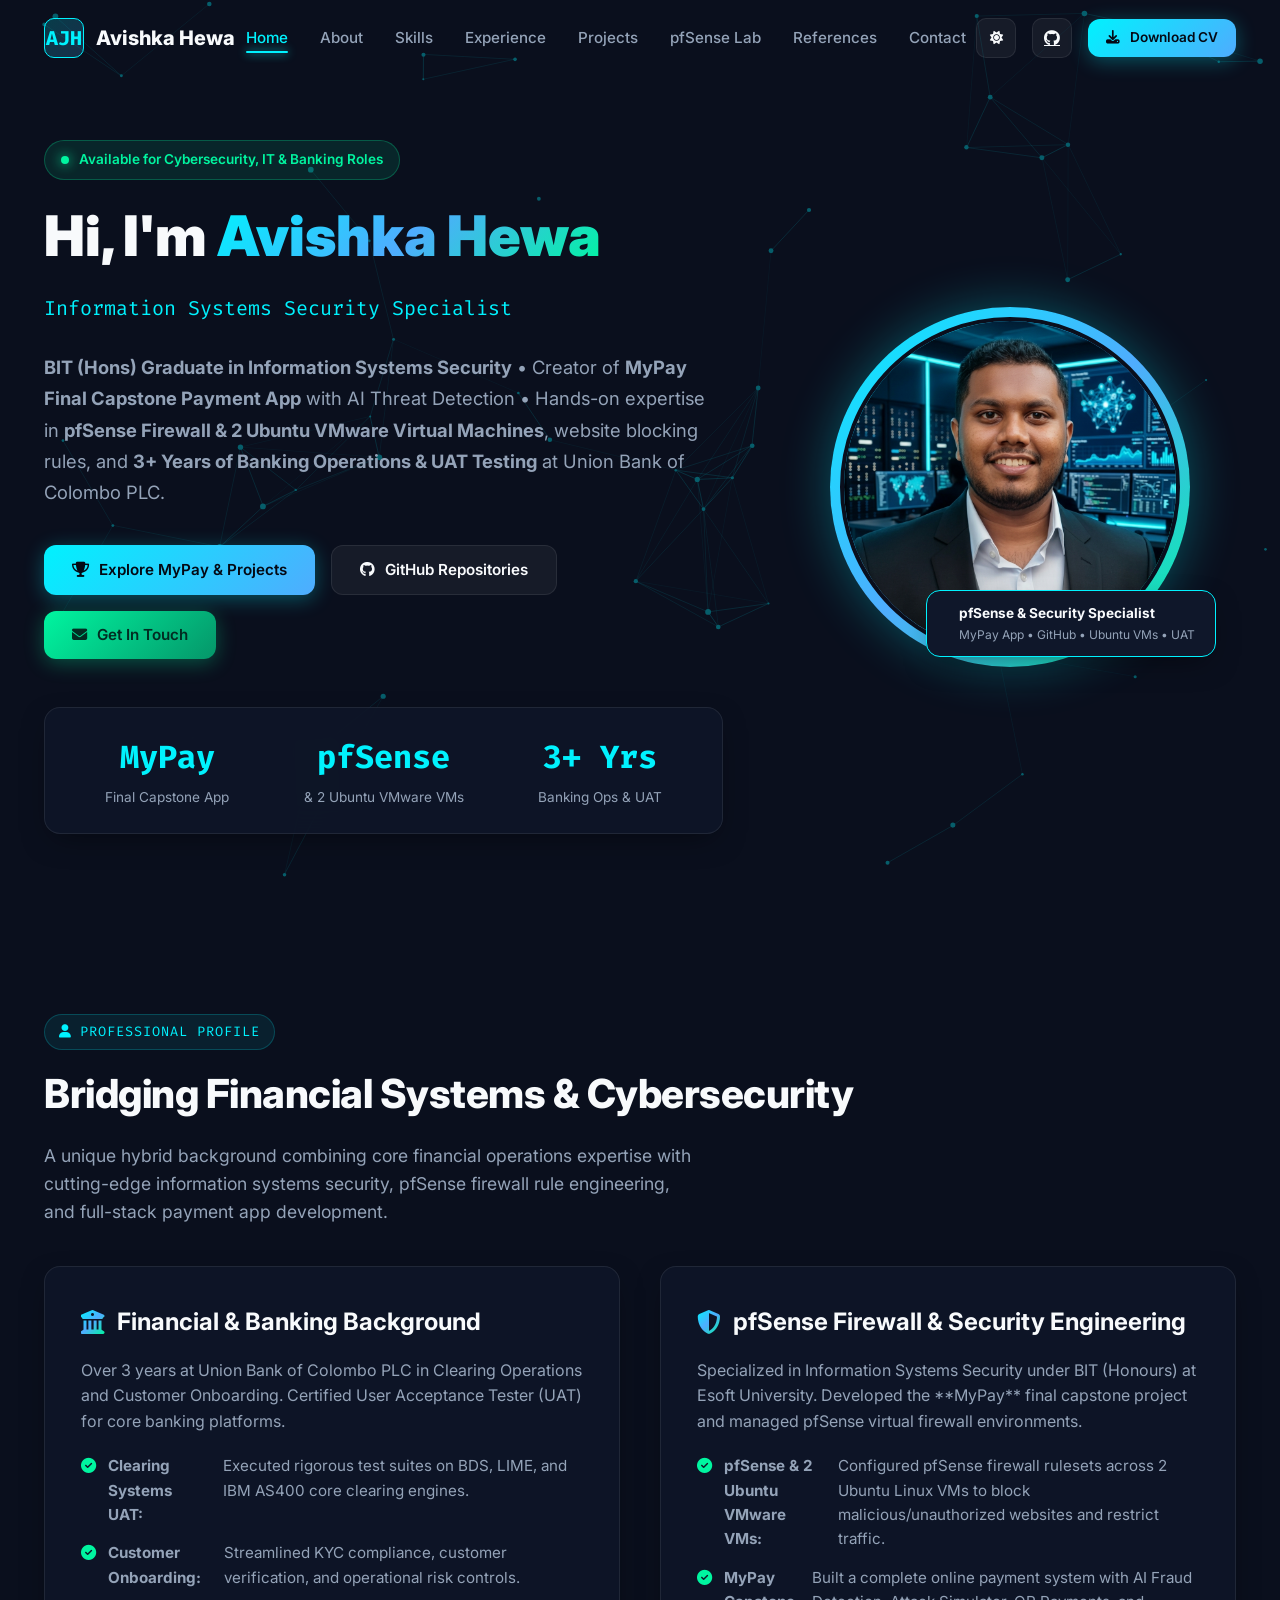
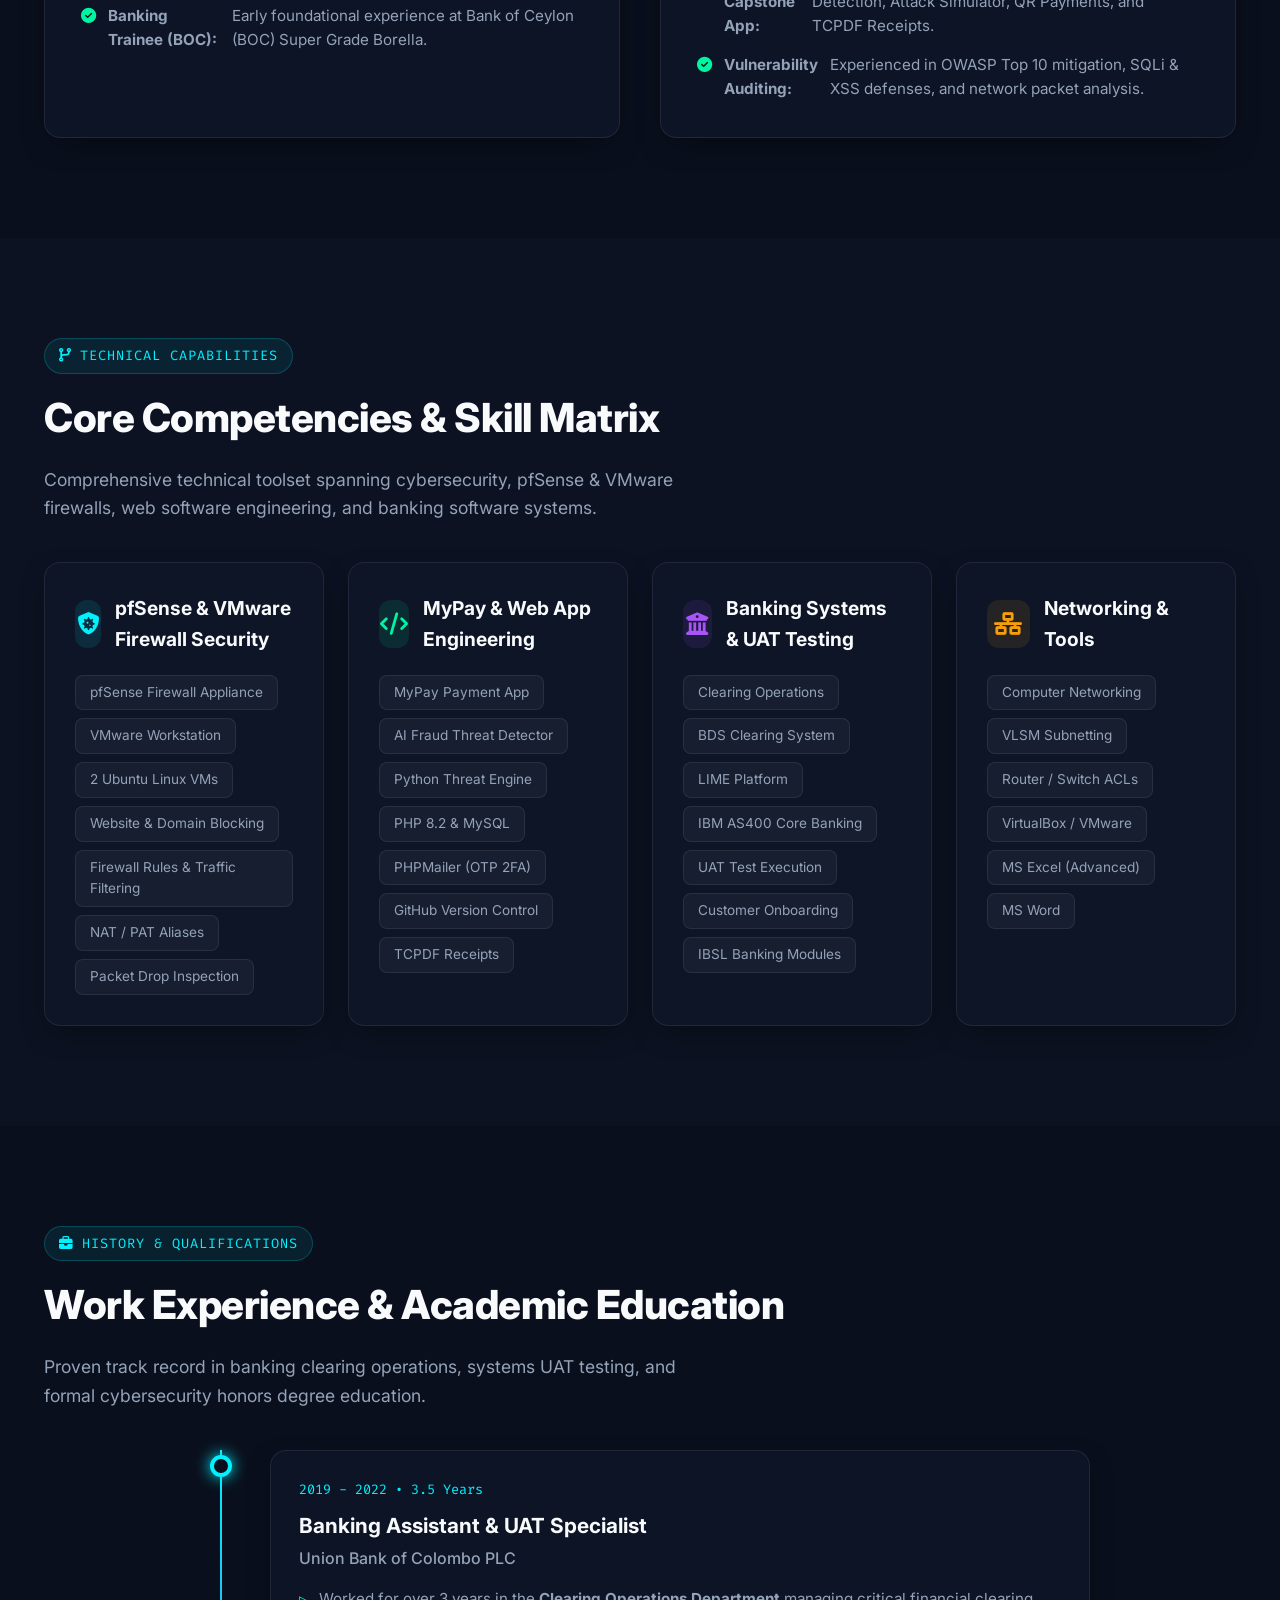
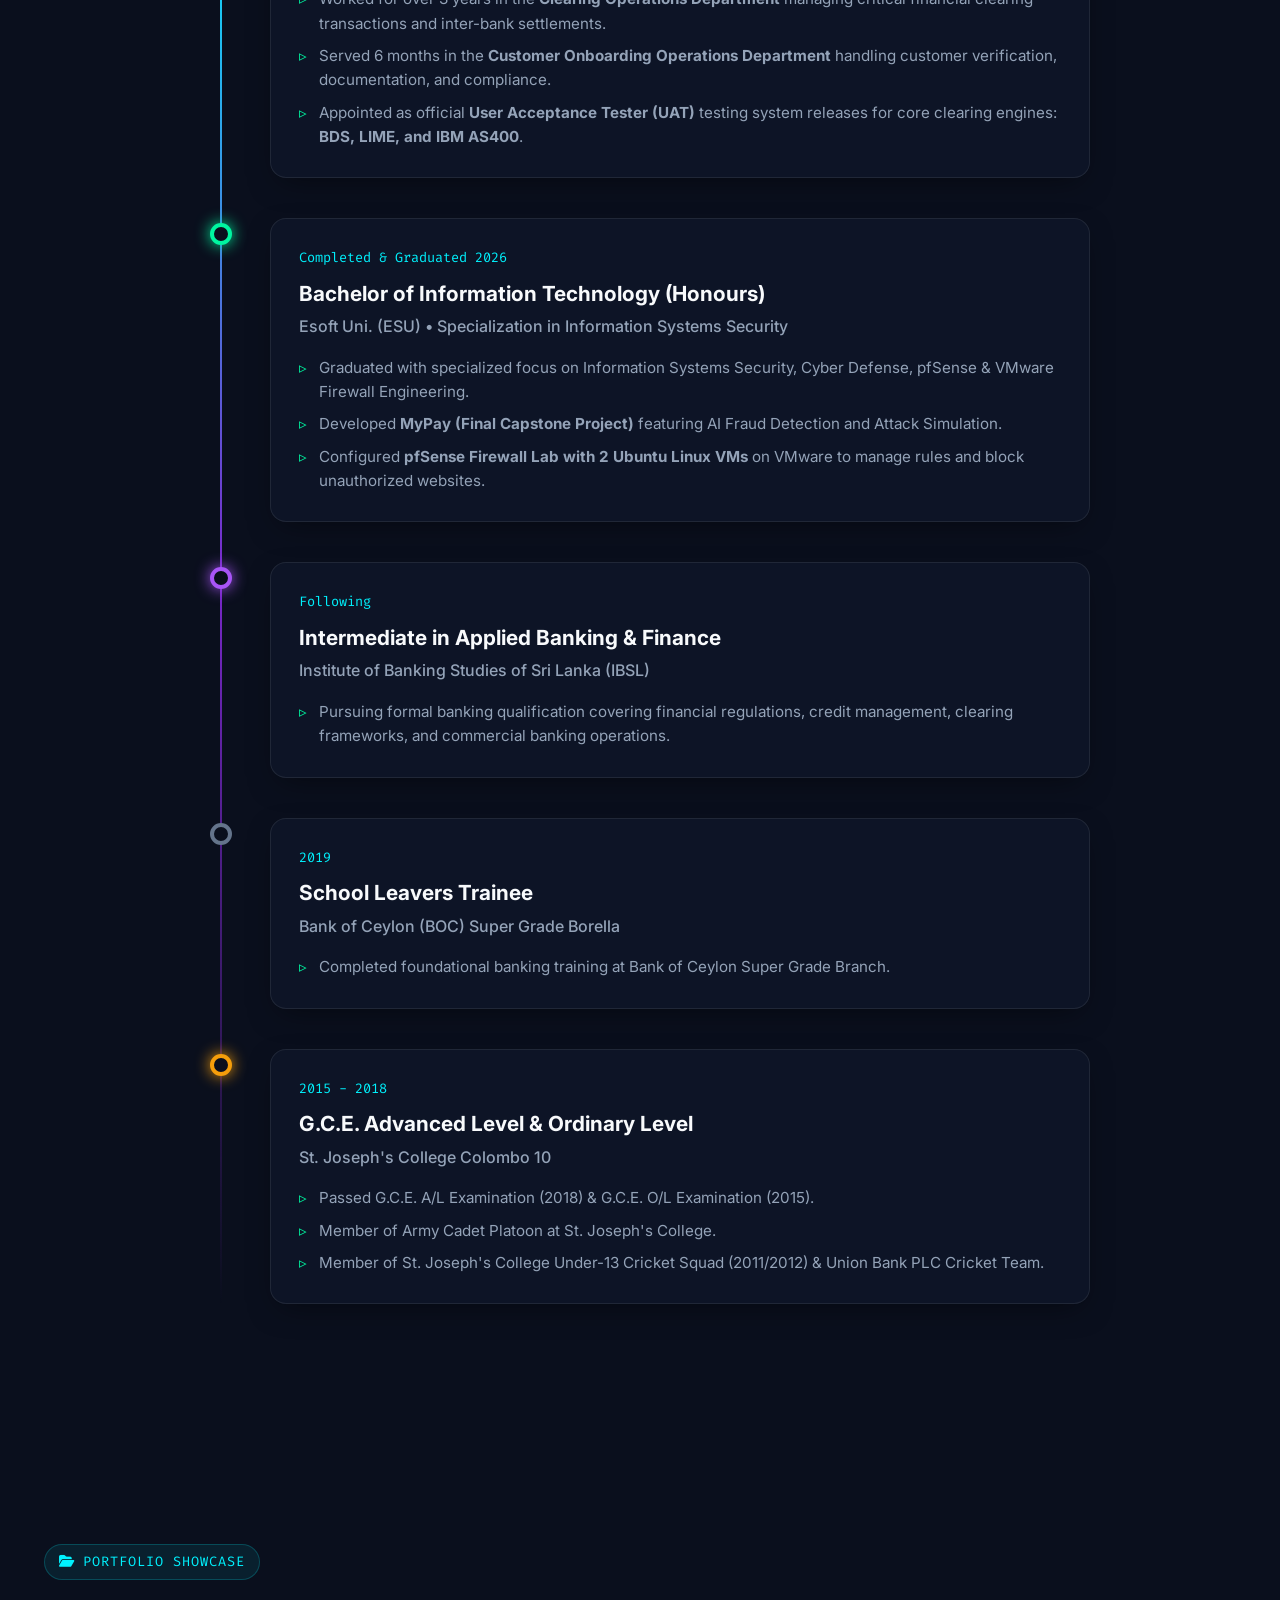
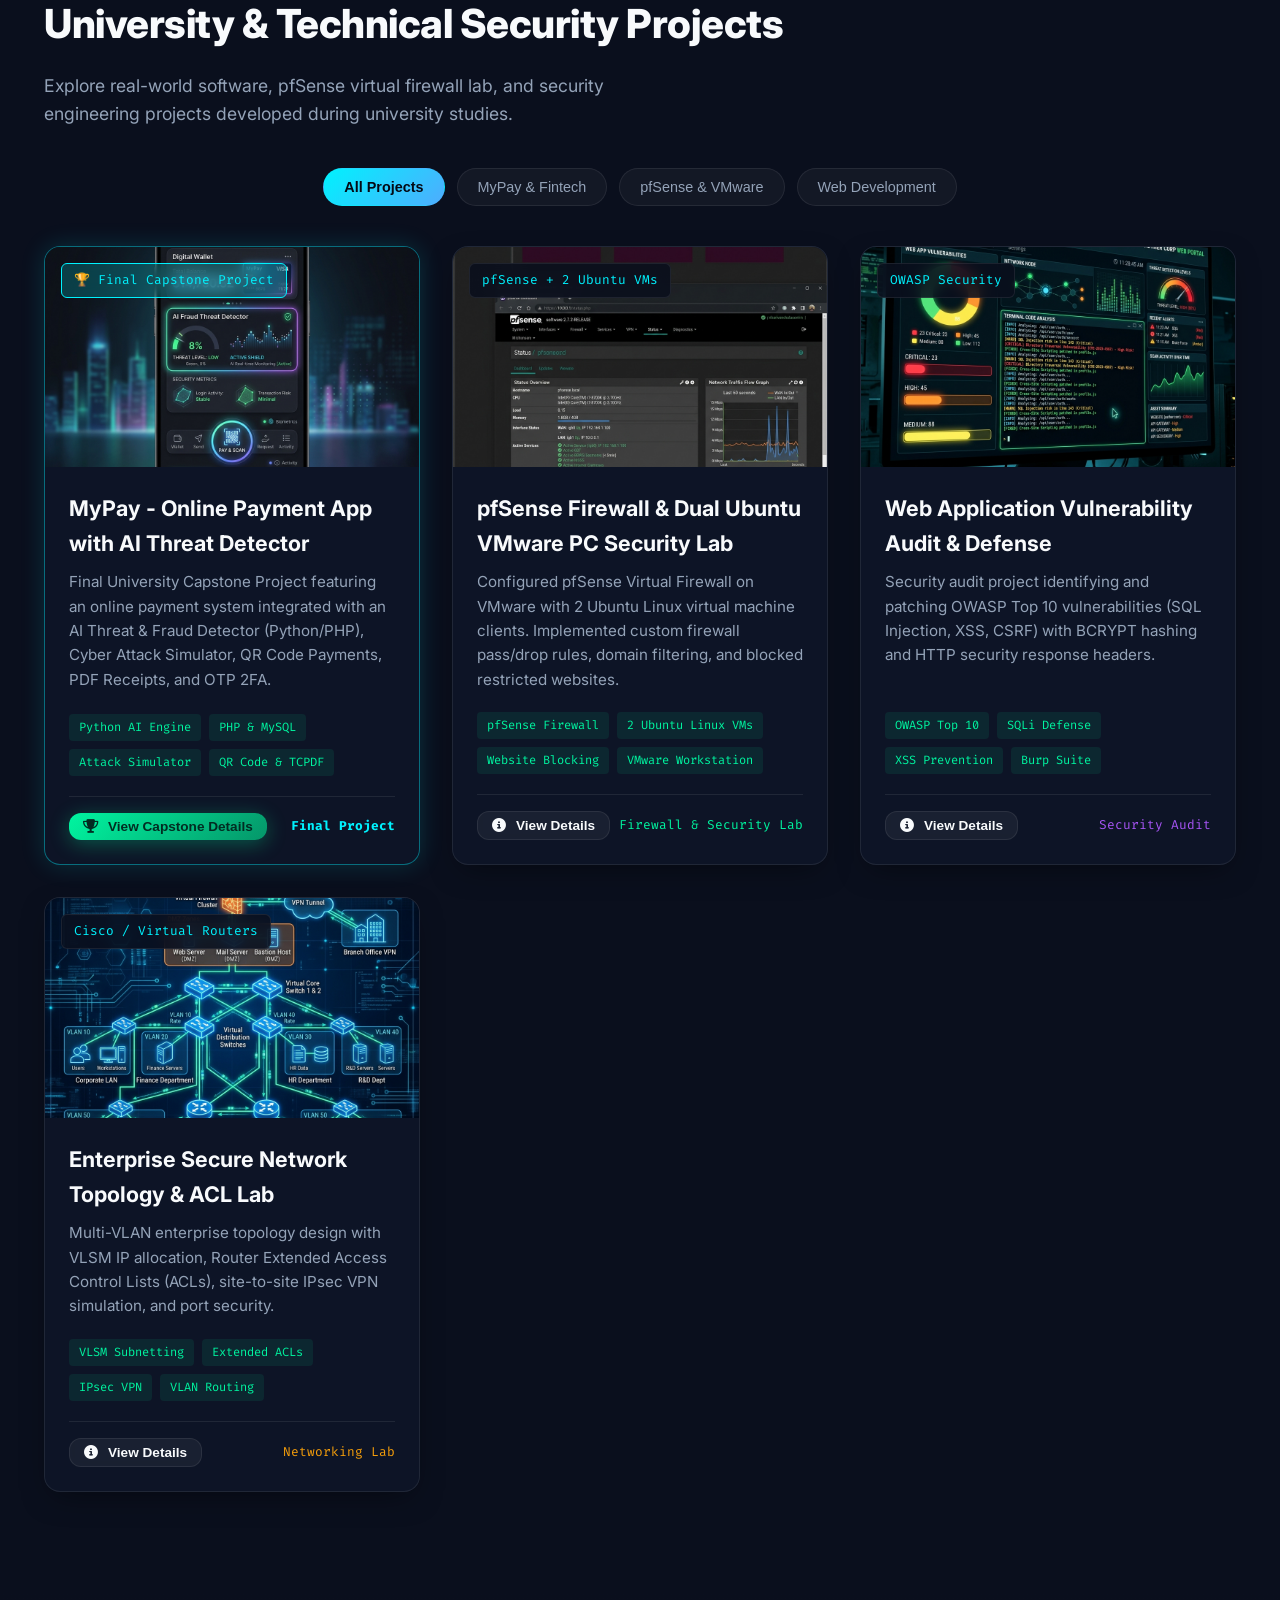
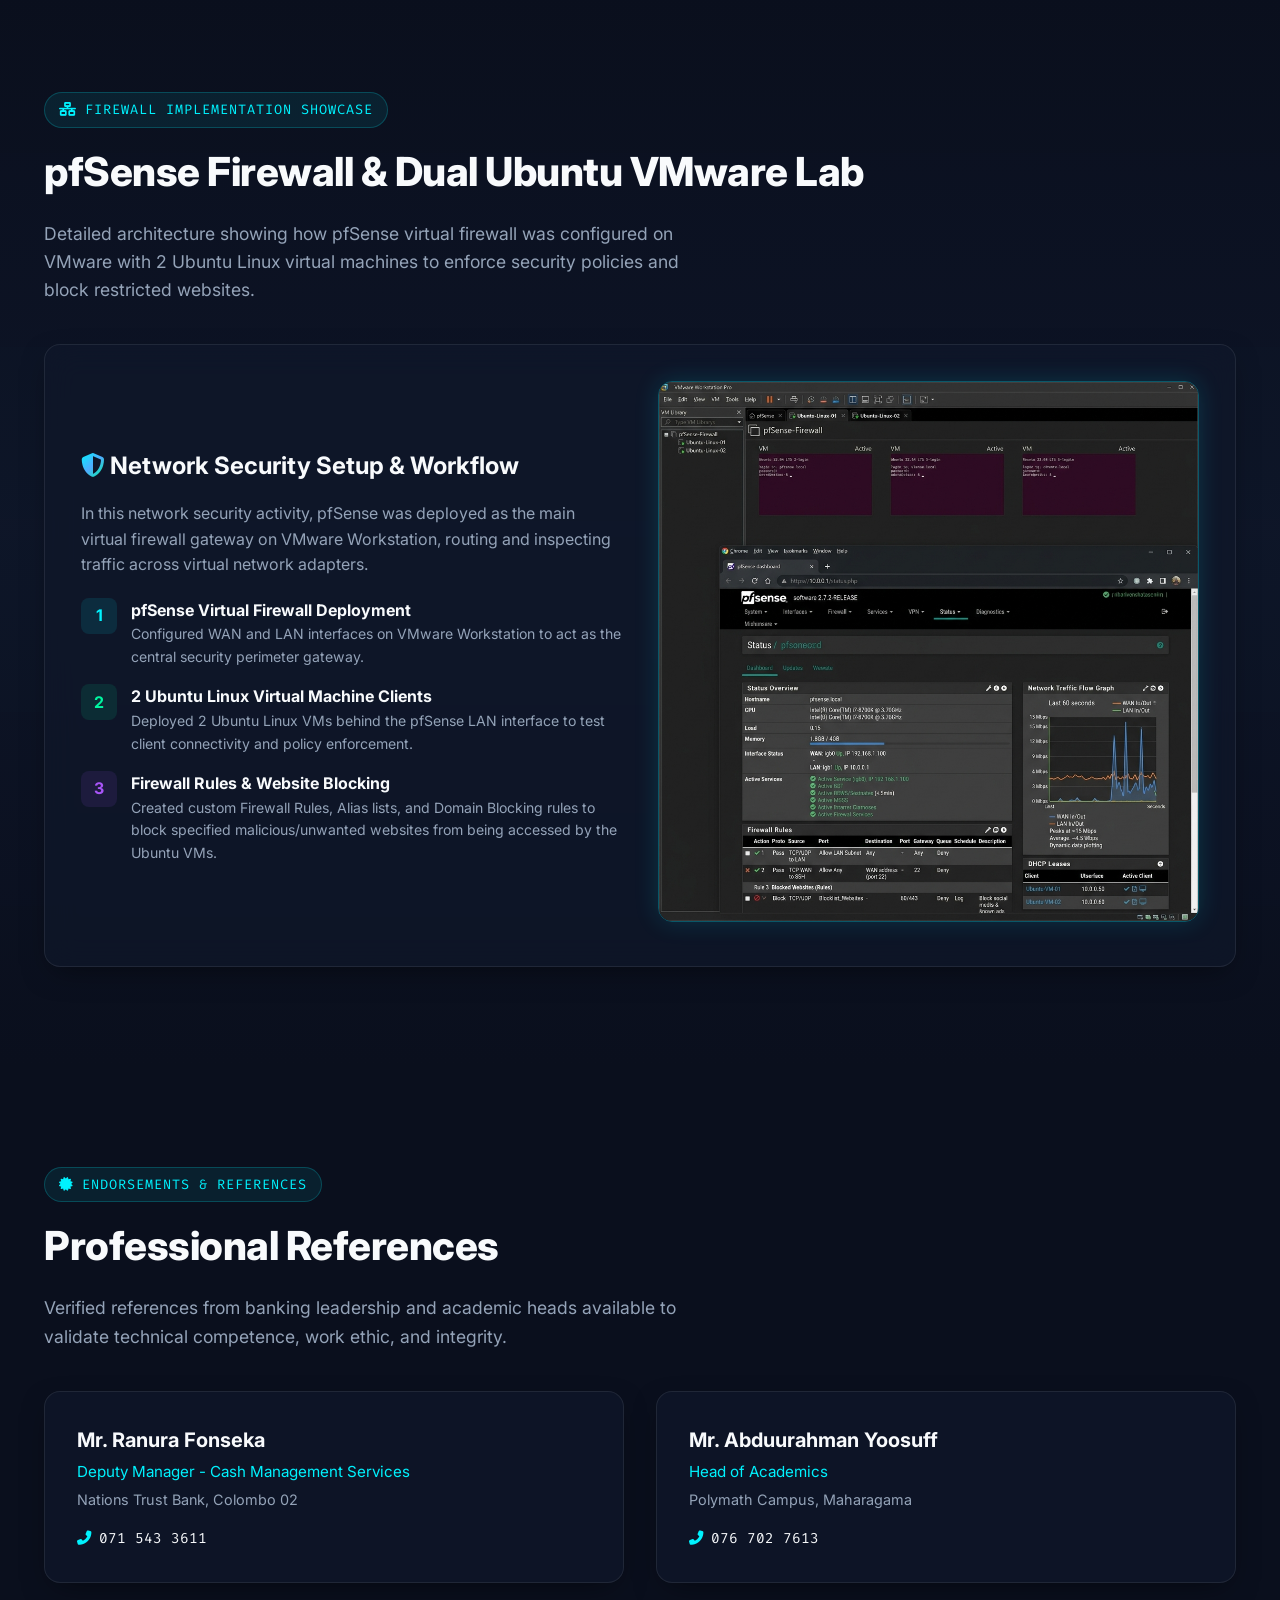
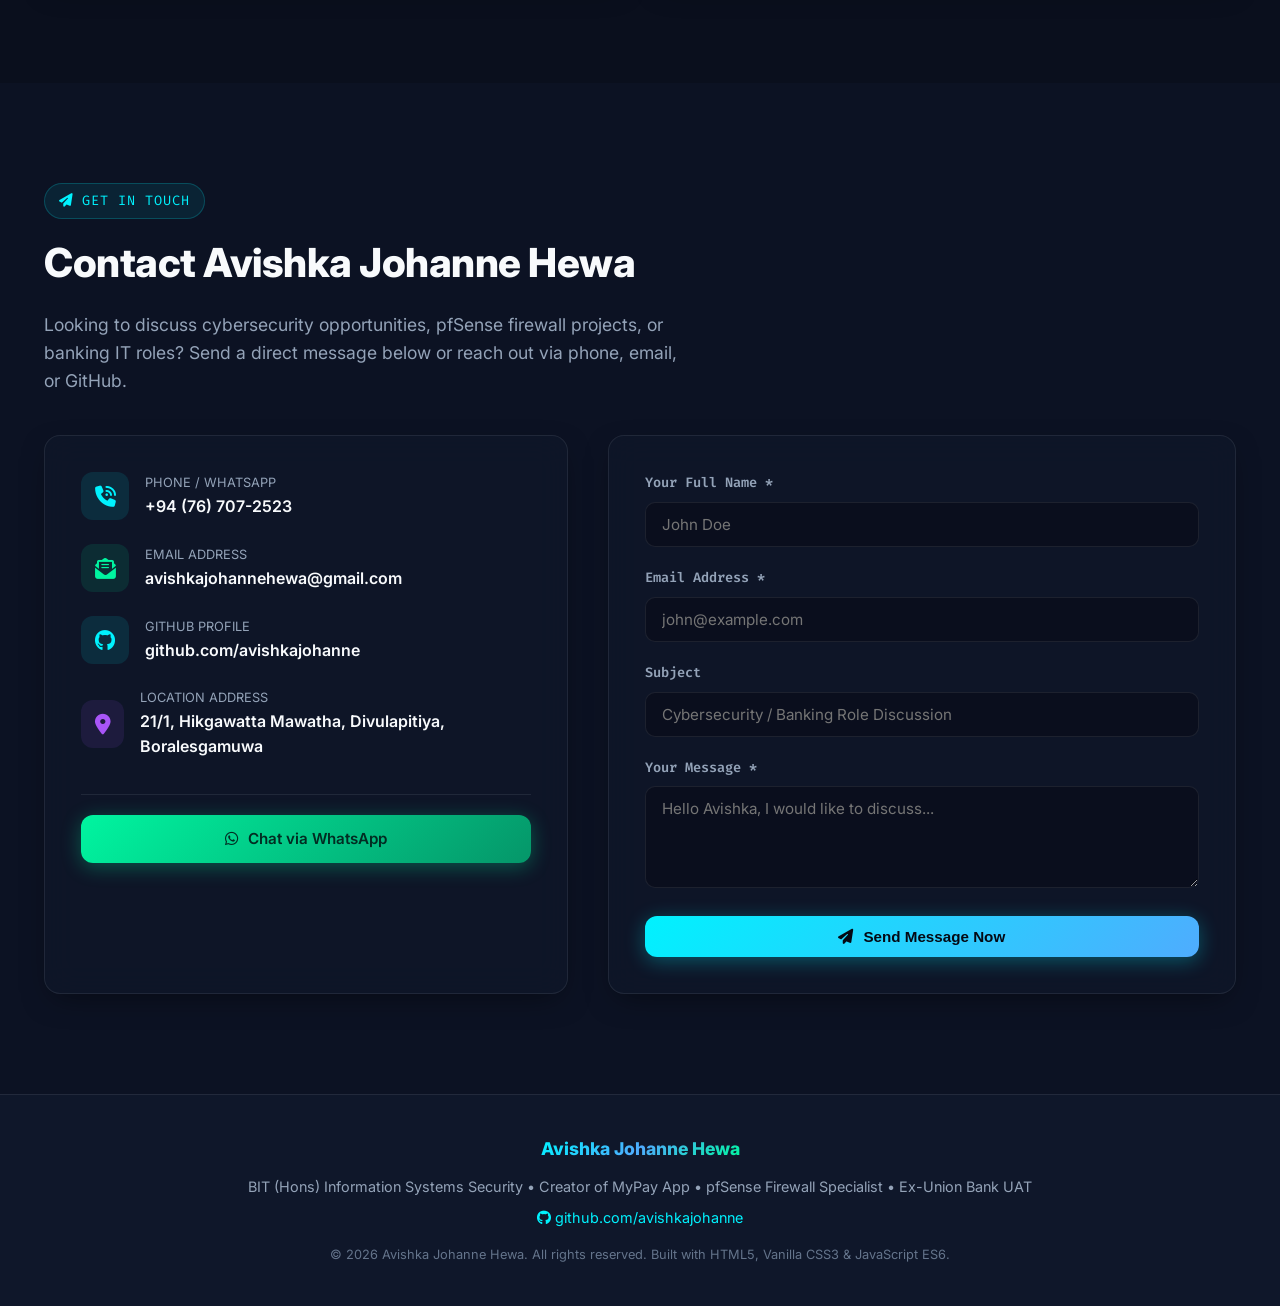
==== index.html @ d5988668 "Initial upload of portfolio website files" ====
<!DOCTYPE html>
<html lang="en">
<head>
    <meta charset="UTF-8">
    <meta name="viewport" content="width=device-width, initial-scale=1.0">
    <title>Avishka Johanne Hewa | Information Systems Security & Banking IT Professional</title>
    
    <!-- Meta SEO -->
    <meta name="description" content="Portfolio of Avishka Johanne Hewa - BIT (Hons) in Information Systems Security, pfSense Firewall & VMware Specialist, Developer of MyPay Payment App, and former Union Bank Operations Assistant with UAT experience.">
    <meta name="keywords" content="Avishka Johanne Hewa, MyPay, pfSense Firewall, Ubuntu VMware, GitHub, Cybersecurity, Banking UAT, PHP Web Developer, Information Systems Security, Network Security Sri Lanka">
    <meta name="author" content="Avishka Johanne Hewa">

    <!-- Open Graph -->
    <meta property="og:title" content="Avishka Johanne Hewa - Portfolio">
    <meta property="og:description" content="Information Systems Security Specialist, pfSense & VMware Firewall Engineer, MyPay App Creator & Banking Systems UAT Tester.">
    <meta property="og:image" content="images/profile_avatar.png">

    <!-- Font Awesome 6 Icons CDN -->
    <link rel="stylesheet" href="https://cdnjs.cloudflare.com/ajax/libs/font-awesome/6.4.0/css/all.min.css">
    
    <!-- Custom CSS -->
    <link rel="stylesheet" href="css/style.css">
</head>
<body>

    <!-- Dynamic Cyber Background Canvas -->
    <canvas id="bg-canvas"></canvas>

    <!-- Header Navigation -->
    <nav class="navbar">
        <div class="container nav-container">
            <a href="#hero" class="nav-logo">
                <span class="logo-badge">AJH</span>
                <span>Avishka Hewa</span>
            </a>

            <ul class="nav-links">
                <li><a href="#hero" class="active">Home</a></li>
                <li><a href="#about">About</a></li>
                <li><a href="#skills">Skills</a></li>
                <li><a href="#experience">Experience</a></li>
                <li><a href="#projects">Projects</a></li>
                <li><a href="#firewall-lab">pfSense Lab</a></li>
                <li><a href="#references">References</a></li>
                <li><a href="#contact">Contact</a></li>
            </ul>

            <div class="nav-actions">
                <button class="theme-toggle" aria-label="Toggle Theme">
                    <i class="fas fa-sun"></i>
                </button>
                <a href="https://github.com/avishkajohanne" target="_blank" class="theme-toggle" aria-label="GitHub Profile" title="GitHub Profile">
                    <i class="fab fa-github"></i>
                </a>
                <a href="download/Avishka_Johanne_Hewa_CV.html" target="_blank" class="btn btn-primary" style="padding: 8px 18px; font-size: 0.85rem;">
                    <i class="fas fa-download"></i> Download CV
                </a>
                <button class="mobile-toggle" aria-label="Open Menu">
                    <i class="fas fa-bars"></i>
                </button>
            </div>
        </div>
    </nav>

    <!-- Hero Section -->
    <header id="hero" class="hero">
        <div class="container hero-grid">
            <div class="hero-content">
                <div class="hero-badge">
                    <span class="pulse-dot"></span>
                    <span>Available for Cybersecurity, IT & Banking Roles</span>
                </div>

                <h1 class="hero-title">
                    Hi, I'm <span class="gradient-text">Avishka Hewa</span>
                </h1>

                <div class="typing-container">
                    <span id="typing-text"></span>
                </div>

                <p class="hero-description">
                    <strong>BIT (Hons) Graduate in Information Systems Security</strong> • Creator of <strong>MyPay Final Capstone Payment App</strong> with AI Threat Detection • Hands-on expertise in <strong>pfSense Firewall & 2 Ubuntu VMware Virtual Machines</strong>, website blocking rules, and <strong>3+ Years of Banking Operations & UAT Testing</strong> at Union Bank of Colombo PLC.
                </p>

                <div class="hero-ctas">
                    <a href="#projects" class="btn btn-primary">
                        <i class="fas fa-trophy"></i> Explore MyPay & Projects
                    </a>
                    <a href="https://github.com/avishkajohanne" target="_blank" class="btn btn-secondary">
                        <i class="fab fa-github"></i> GitHub Repositories
                    </a>
                    <a href="#contact" class="btn btn-emerald">
                        <i class="fas fa-envelope"></i> Get In Touch
                    </a>
                </div>

                <div class="hero-stats glass-card">
                    <div class="stat-item">
                        <div class="stat-number">MyPay</div>
                        <div class="stat-label">Final Capstone App</div>
                    </div>
                    <div class="stat-item">
                        <div class="stat-number">pfSense</div>
                        <div class="stat-label">& 2 Ubuntu VMware VMs</div>
                    </div>
                    <div class="stat-item">
                        <div class="stat-number">3+ Yrs</div>
                        <div class="stat-label">Banking Ops & UAT</div>
                    </div>
                </div>
            </div>

            <div class="hero-avatar-wrapper">
                <div class="avatar-ring">
                    <img src="images/profile_avatar.png" alt="Avishka Johanne Hewa" class="avatar-img">
                </div>
                <div class="security-badge-floating glass-card">
                    <i class="fas fa-shield-check badge-icon"></i>
                    <div>
                        <div class="badge-text-title">pfSense & Security Specialist</div>
                        <div class="badge-text-sub">MyPay App • GitHub • Ubuntu VMs • UAT</div>
                    </div>
                </div>
            </div>
        </div>
    </header>

    <!-- About Me Section -->
    <section id="about">
        <div class="container">
            <div class="section-tag">
                <i class="fas fa-user"></i> Professional Profile
            </div>
            <h2 class="section-title">Bridging Financial Systems & Cybersecurity</h2>
            <p class="section-subtitle">
                A unique hybrid background combining core financial operations expertise with cutting-edge information systems security, pfSense firewall rule engineering, and full-stack payment app development.
            </p>

            <div class="about-grid">
                <div class="glass-card about-card">
                    <h3><i class="fas fa-university gradient-text"></i> Financial & Banking Background</h3>
                    <p style="color: var(--text-secondary); margin-bottom: 20px;">
                        Over 3 years at Union Bank of Colombo PLC in Clearing Operations and Customer Onboarding. Certified User Acceptance Tester (UAT) for core banking platforms.
                    </p>
                    <ul class="about-list">
                        <li><i class="fas fa-check-circle"></i> <strong>Clearing Systems UAT:</strong> Executed rigorous test suites on BDS, LIME, and IBM AS400 core clearing engines.</li>
                        <li><i class="fas fa-check-circle"></i> <strong>Customer Onboarding:</strong> Streamlined KYC compliance, customer verification, and operational risk controls.</li>
                        <li><i class="fas fa-check-circle"></i> <strong>Banking Trainee (BOC):</strong> Early foundational experience at Bank of Ceylon (BOC) Super Grade Borella.</li>
                    </ul>
                </div>

                <div class="glass-card about-card">
                    <h3><i class="fas fa-shield-alt gradient-text"></i> pfSense Firewall & Security Engineering</h3>
                    <p style="color: var(--text-secondary); margin-bottom: 20px;">
                        Specialized in Information Systems Security under BIT (Honours) at Esoft University. Developed the **MyPay** final capstone project and managed pfSense virtual firewall environments.
                    </p>
                    <ul class="about-list">
                        <li><i class="fas fa-check-circle"></i> <strong>pfSense & 2 Ubuntu VMware VMs:</strong> Configured pfSense firewall rulesets across 2 Ubuntu Linux VMs to block malicious/unauthorized websites and restrict traffic.</li>
                        <li><i class="fas fa-check-circle"></i> <strong>MyPay Capstone App:</strong> Built a complete online payment system with AI Fraud Detection, Attack Simulator, QR Payments, and TCPDF Receipts.</li>
                        <li><i class="fas fa-check-circle"></i> <strong>Vulnerability Auditing:</strong> Experienced in OWASP Top 10 mitigation, SQLi & XSS defenses, and network packet analysis.</li>
                    </ul>
                </div>
            </div>
        </div>
    </section>

    <!-- Technical Skills Matrix -->
    <section id="skills" style="background: rgba(15, 23, 42, 0.4);">
        <div class="container">
            <div class="section-tag">
                <i class="fas fa-code-branch"></i> Technical Capabilities
            </div>
            <h2 class="section-title">Core Competencies & Skill Matrix</h2>
            <p class="section-subtitle">
                Comprehensive technical toolset spanning cybersecurity, pfSense & VMware firewalls, web software engineering, and banking software systems.
            </p>

            <div class="skills-categories">
                <!-- Skill Card 1 -->
                <div class="glass-card skill-card">
                    <div class="skill-icon-header">
                        <div class="skill-icon-box"><i class="fas fa-shield-virus"></i></div>
                        <div>
                            <div class="skill-card-title">pfSense & VMware Firewall Security</div>
                        </div>
                    </div>
                    <div class="skill-tags">
                        <span class="skill-chip">pfSense Firewall Appliance</span>
                        <span class="skill-chip">VMware Workstation</span>
                        <span class="skill-chip">2 Ubuntu Linux VMs</span>
                        <span class="skill-chip">Website & Domain Blocking</span>
                        <span class="skill-chip">Firewall Rules & Traffic Filtering</span>
                        <span class="skill-chip">NAT / PAT Aliases</span>
                        <span class="skill-chip">Packet Drop Inspection</span>
                    </div>
                </div>

                <!-- Skill Card 2 -->
                <div class="glass-card skill-card">
                    <div class="skill-icon-header">
                        <div class="skill-icon-box" style="color: var(--accent-emerald); background: rgba(0, 245, 160, 0.1);"><i class="fas fa-code"></i></div>
                        <div>
                            <div class="skill-card-title">MyPay & Web App Engineering</div>
                        </div>
                    </div>
                    <div class="skill-tags">
                        <span class="skill-chip">MyPay Payment App</span>
                        <span class="skill-chip">AI Fraud Threat Detector</span>
                        <span class="skill-chip">Python Threat Engine</span>
                        <span class="skill-chip">PHP 8.2 & MySQL</span>
                        <span class="skill-chip">PHPMailer (OTP 2FA)</span>
                        <span class="skill-chip">GitHub Version Control</span>
                        <span class="skill-chip">TCPDF Receipts</span>
                    </div>
                </div>

                <!-- Skill Card 3 -->
                <div class="glass-card skill-card">
                    <div class="skill-icon-header">
                        <div class="skill-icon-box" style="color: #a855f7; background: rgba(168, 85, 247, 0.1);"><i class="fas fa-building-columns"></i></div>
                        <div>
                            <div class="skill-card-title">Banking Systems & UAT Testing</div>
                        </div>
                    </div>
                    <div class="skill-tags">
                        <span class="skill-chip">Clearing Operations</span>
                        <span class="skill-chip">BDS Clearing System</span>
                        <span class="skill-chip">LIME Platform</span>
                        <span class="skill-chip">IBM AS400 Core Banking</span>
                        <span class="skill-chip">UAT Test Execution</span>
                        <span class="skill-chip">Customer Onboarding</span>
                        <span class="skill-chip">IBSL Banking Modules</span>
                    </div>
                </div>

                <!-- Skill Card 4 -->
                <div class="glass-card skill-card">
                    <div class="skill-icon-header">
                        <div class="skill-icon-box" style="color: #f59e0b; background: rgba(245, 158, 11, 0.1);"><i class="fas fa-network-wired"></i></div>
                        <div>
                            <div class="skill-card-title">Networking & Tools</div>
                        </div>
                    </div>
                    <div class="skill-tags">
                        <span class="skill-chip">Computer Networking</span>
                        <span class="skill-chip">VLSM Subnetting</span>
                        <span class="skill-chip">Router / Switch ACLs</span>
                        <span class="skill-chip">VirtualBox / VMware</span>
                        <span class="skill-chip">MS Excel (Advanced)</span>
                        <span class="skill-chip">MS Word</span>
                    </div>
                </div>
            </div>
        </div>
    </section>

    <!-- Experience & Education Timeline -->
    <section id="experience">
        <div class="container">
            <div class="section-tag">
                <i class="fas fa-briefcase"></i> History & Qualifications
            </div>
            <h2 class="section-title">Work Experience & Academic Education</h2>
            <p class="section-subtitle">
                Proven track record in banking clearing operations, systems UAT testing, and formal cybersecurity honors degree education.
            </p>

            <div class="timeline">
                <!-- Item 1 -->
                <div class="timeline-item">
                    <div class="timeline-dot"></div>
                    <div class="timeline-content glass-card">
                        <div class="timeline-date">2019 - 2022 • 3.5 Years</div>
                        <div class="timeline-role">Banking Assistant & UAT Specialist</div>
                        <div class="timeline-company">Union Bank of Colombo PLC</div>
                        <ul class="timeline-bullet">
                            <li>Worked for over 3 years in the <strong>Clearing Operations Department</strong> managing critical financial clearing transactions and inter-bank settlements.</li>
                            <li>Served 6 months in the <strong>Customer Onboarding Operations Department</strong> handling customer verification, documentation, and compliance.</li>
                            <li>Appointed as official <strong>User Acceptance Tester (UAT)</strong> testing system releases for core clearing engines: <strong>BDS, LIME, and IBM AS400</strong>.</li>
                        </ul>
                    </div>
                </div>

                <!-- Item 2 -->
                <div class="timeline-item">
                    <div class="timeline-dot" style="border-color: var(--accent-emerald); box-shadow: 0 0 15px var(--accent-emerald);"></div>
                    <div class="timeline-content glass-card">
                        <div class="timeline-date">Completed & Graduated 2026</div>
                        <div class="timeline-role">Bachelor of Information Technology (Honours)</div>
                        <div class="timeline-company">Esoft Uni. (ESU) • Specialization in Information Systems Security</div>
                        <ul class="timeline-bullet">
                            <li>Graduated with specialized focus on Information Systems Security, Cyber Defense, pfSense & VMware Firewall Engineering.</li>
                            <li>Developed <strong>MyPay (Final Capstone Project)</strong> featuring AI Fraud Detection and Attack Simulation.</li>
                            <li>Configured <strong>pfSense Firewall Lab with 2 Ubuntu Linux VMs</strong> on VMware to manage rules and block unauthorized websites.</li>
                        </ul>
                    </div>
                </div>

                <!-- Item 3 -->
                <div class="timeline-item">
                    <div class="timeline-dot" style="border-color: #a855f7; box-shadow: 0 0 15px #a855f7;"></div>
                    <div class="timeline-content glass-card">
                        <div class="timeline-date">Following</div>
                        <div class="timeline-role">Intermediate in Applied Banking & Finance</div>
                        <div class="timeline-company">Institute of Banking Studies of Sri Lanka (IBSL)</div>
                        <ul class="timeline-bullet">
                            <li>Pursuing formal banking qualification covering financial regulations, credit management, clearing frameworks, and commercial banking operations.</li>
                        </ul>
                    </div>
                </div>

                <!-- Item 4 -->
                <div class="timeline-item">
                    <div class="timeline-dot" style="border-color: var(--text-muted); box-shadow: none;"></div>
                    <div class="timeline-content glass-card">
                        <div class="timeline-date">2019</div>
                        <div class="timeline-role">School Leavers Trainee</div>
                        <div class="timeline-company">Bank of Ceylon (BOC) Super Grade Borella</div>
                        <ul class="timeline-bullet">
                            <li>Completed foundational banking training at Bank of Ceylon Super Grade Branch.</li>
                        </ul>
                    </div>
                </div>

                <!-- Item 5 -->
                <div class="timeline-item">
                    <div class="timeline-dot" style="border-color: var(--accent-amber); box-shadow: 0 0 15px var(--accent-amber);"></div>
                    <div class="timeline-content glass-card">
                        <div class="timeline-date">2015 - 2018</div>
                        <div class="timeline-role">G.C.E. Advanced Level & Ordinary Level</div>
                        <div class="timeline-company">St. Joseph's College Colombo 10</div>
                        <ul class="timeline-bullet">
                            <li>Passed G.C.E. A/L Examination (2018) & G.C.E. O/L Examination (2015).</li>
                            <li>Member of Army Cadet Platoon at St. Joseph's College.</li>
                            <li>Member of St. Joseph's College Under-13 Cricket Squad (2011/2012) & Union Bank PLC Cricket Team.</li>
                        </ul>
                    </div>
                </div>
            </div>
        </div>
    </section>

    <!-- Projects Showcase -->
    <section id="projects">
        <div class="container">
            <div class="section-tag">
                <i class="fas fa-folder-open"></i> Portfolio Showcase
            </div>
            <h2 class="section-title">University & Technical Security Projects</h2>
            <p class="section-subtitle">
                Explore real-world software, pfSense virtual firewall lab, and security engineering projects developed during university studies.
            </p>

            <div class="project-filters">
                <button class="filter-btn active" data-filter="all">All Projects</button>
                <button class="filter-btn" data-filter="banking">MyPay & Fintech</button>
                <button class="filter-btn" data-filter="cybersecurity">pfSense & VMware</button>
                <button class="filter-btn" data-filter="webdev">Web Development</button>
            </div>

            <div class="projects-grid">
                <!-- Project 1: MyPay (Final Capstone) -->
                <div class="glass-card project-card" data-category="banking" style="border-color: rgba(0, 242, 254, 0.4); box-shadow: 0 0 25px rgba(0, 242, 254, 0.15);">
                    <div class="project-img-box">
                        <img src="images/mypay_final_project.png" alt="MyPay Final Project" class="project-img">
                        <span class="project-overlay-badge" style="background: rgba(0, 242, 254, 0.2); color: var(--accent-cyan); border-color: var(--accent-cyan);">🏆 Final Capstone Project</span>
                    </div>
                    <div class="project-body">
                        <h3 class="project-title">MyPay - Online Payment App with AI Threat Detector</h3>
                        <p class="project-desc">
                            Final University Capstone Project featuring an online payment system integrated with an AI Threat & Fraud Detector (Python/PHP), Cyber Attack Simulator, QR Code Payments, PDF Receipts, and OTP 2FA.
                        </p>
                        <div class="project-techs">
                            <span class="tech-badge">Python AI Engine</span>
                            <span class="tech-badge">PHP & MySQL</span>
                            <span class="tech-badge">Attack Simulator</span>
                            <span class="tech-badge">QR Code & TCPDF</span>
                        </div>
                        <div class="project-footer">
                            <button class="btn btn-emerald" onclick="openProjectModal('mypay')" style="padding: 6px 14px; font-size: 0.85rem;">
                                <i class="fas fa-trophy"></i> View Capstone Details
                            </button>
                            <span style="font-size: 0.8rem; color: var(--accent-cyan); font-family: var(--font-mono); font-weight: bold;">Final Project</span>
                        </div>
                    </div>
                </div>

                <!-- Project 2: pfSense Firewall & 2 Ubuntu VMware PCs -->
                <div class="glass-card project-card" data-category="cybersecurity">
                    <div class="project-img-box">
                        <img src="images/pfsense_ubuntu_firewall.png" alt="pfSense Firewall Lab" class="project-img">
                        <span class="project-overlay-badge">pfSense + 2 Ubuntu VMs</span>
                    </div>
                    <div class="project-body">
                        <h3 class="project-title">pfSense Firewall & Dual Ubuntu VMware PC Security Lab</h3>
                        <p class="project-desc">
                            Configured pfSense Virtual Firewall on VMware with 2 Ubuntu Linux virtual machine clients. Implemented custom firewall pass/drop rules, domain filtering, and blocked restricted websites.
                        </p>
                        <div class="project-techs">
                            <span class="tech-badge">pfSense Firewall</span>
                            <span class="tech-badge">2 Ubuntu Linux VMs</span>
                            <span class="tech-badge">Website Blocking</span>
                            <span class="tech-badge">VMware Workstation</span>
                        </div>
                        <div class="project-footer">
                            <button class="btn btn-secondary" onclick="openProjectModal('pfsense-ubuntu')" style="padding: 6px 14px; font-size: 0.85rem;">
                                <i class="fas fa-info-circle"></i> View Details
                            </button>
                            <span style="font-size: 0.8rem; color: var(--accent-emerald); font-family: var(--font-mono);">Firewall & Security Lab</span>
                        </div>
                    </div>
                </div>

                <!-- Project 3: OWASP Pentest -->
                <div class="glass-card project-card" data-category="cybersecurity">
                    <div class="project-img-box">
                        <img src="images/cyber_security_pentest.png" alt="Web Security Pentest" class="project-img">
                        <span class="project-overlay-badge">OWASP Security</span>
                    </div>
                    <div class="project-body">
                        <h3 class="project-title">Web Application Vulnerability Audit & Defense</h3>
                        <p class="project-desc">
                            Security audit project identifying and patching OWASP Top 10 vulnerabilities (SQL Injection, XSS, CSRF) with BCRYPT hashing and HTTP security response headers.
                        </p>
                        <div class="project-techs">
                            <span class="tech-badge">OWASP Top 10</span>
                            <span class="tech-badge">SQLi Defense</span>
                            <span class="tech-badge">XSS Prevention</span>
                            <span class="tech-badge">Burp Suite</span>
                        </div>
                        <div class="project-footer">
                            <button class="btn btn-secondary" onclick="openProjectModal('pentest')" style="padding: 6px 14px; font-size: 0.85rem;">
                                <i class="fas fa-info-circle"></i> View Details
                            </button>
                            <span style="font-size: 0.8rem; color: #a855f7; font-family: var(--font-mono);">Security Audit</span>
                        </div>
                    </div>
                </div>

                <!-- Project 4: Network Topology -->
                <div class="glass-card project-card" data-category="webdev">
                    <div class="project-img-box">
                        <img src="images/network_topology.png" alt="Network Topology" class="project-img">
                        <span class="project-overlay-badge">Cisco / Virtual Routers</span>
                    </div>
                    <div class="project-body">
                        <h3 class="project-title">Enterprise Secure Network Topology & ACL Lab</h3>
                        <p class="project-desc">
                            Multi-VLAN enterprise topology design with VLSM IP allocation, Router Extended Access Control Lists (ACLs), site-to-site IPsec VPN simulation, and port security.
                        </p>
                        <div class="project-techs">
                            <span class="tech-badge">VLSM Subnetting</span>
                            <span class="tech-badge">Extended ACLs</span>
                            <span class="tech-badge">IPsec VPN</span>
                            <span class="tech-badge">VLAN Routing</span>
                        </div>
                        <div class="project-footer">
                            <button class="btn btn-secondary" onclick="openProjectModal('topology')" style="padding: 6px 14px; font-size: 0.85rem;">
                                <i class="fas fa-info-circle"></i> View Details
                            </button>
                            <span style="font-size: 0.8rem; color: var(--accent-amber); font-family: var(--font-mono);">Networking Lab</span>
                        </div>
                    </div>
                </div>
            </div>
        </div>
    </section>

    <!-- pfSense & 2 Ubuntu VMware PCs Security Feature Showcase -->
    <section id="firewall-lab" class="firewall-section">
        <div class="container">
            <div class="section-tag">
                <i class="fas fa-network-wired"></i> Firewall Implementation Showcase
            </div>
            <h2 class="section-title">pfSense Firewall & Dual Ubuntu VMware Lab</h2>
            <p class="section-subtitle">
                Detailed architecture showing how pfSense virtual firewall was configured on VMware with 2 Ubuntu Linux virtual machines to enforce security policies and block restricted websites.
            </p>

            <div class="glass-card" style="padding: 36px;">
                <div style="display: grid; grid-template-columns: 1fr 1fr; gap: 36px; align-items: center;">
                    <div>
                        <h3 style="font-size: 1.5rem; margin-bottom: 16px;">
                            <i class="fas fa-shield-alt gradient-text"></i> Network Security Setup & Workflow
                        </h3>
                        <p style="color: var(--text-secondary); margin-bottom: 20px;">
                            In this network security activity, pfSense was deployed as the main virtual firewall gateway on VMware Workstation, routing and inspecting traffic across virtual network adapters.
                        </p>
                        
                        <div style="display: flex; flex-direction: column; gap: 16px;">
                            <div style="display: flex; gap: 14px;">
                                <div style="width: 36px; height: 36px; border-radius: 8px; background: rgba(0, 242, 254, 0.1); color: var(--accent-cyan); display: flex; align-items: center; justify-content: center; font-weight: bold; flex-shrink: 0;">1</div>
                                <div>
                                    <div style="font-weight: 700;">pfSense Virtual Firewall Deployment</div>
                                    <div style="font-size: 0.88rem; color: var(--text-secondary);">Configured WAN and LAN interfaces on VMware Workstation to act as the central security perimeter gateway.</div>
                                </div>
                            </div>

                            <div style="display: flex; gap: 14px;">
                                <div style="width: 36px; height: 36px; border-radius: 8px; background: rgba(0, 245, 160, 0.1); color: var(--accent-emerald); display: flex; align-items: center; justify-content: center; font-weight: bold; flex-shrink: 0;">2</div>
                                <div>
                                    <div style="font-weight: 700;">2 Ubuntu Linux Virtual Machine Clients</div>
                                    <div style="font-size: 0.88rem; color: var(--text-secondary);">Deployed 2 Ubuntu Linux VMs behind the pfSense LAN interface to test client connectivity and policy enforcement.</div>
                                </div>
                            </div>

                            <div style="display: flex; gap: 14px;">
                                <div style="width: 36px; height: 36px; border-radius: 8px; background: rgba(168, 85, 247, 0.1); color: #a855f7; display: flex; align-items: center; justify-content: center; font-weight: bold; flex-shrink: 0;">3</div>
                                <div>
                                    <div style="font-weight: 700;">Firewall Rules & Website Blocking</div>
                                    <div style="font-size: 0.88rem; color: var(--text-secondary);">Created custom Firewall Rules, Alias lists, and Domain Blocking rules to block specified malicious/unwanted websites from being accessed by the Ubuntu VMs.</div>
                                </div>
                            </div>
                        </div>
                    </div>

                    <div>
                        <img src="images/pfsense_ubuntu_firewall.png" alt="pfSense Firewall Setup" style="width: 100%; border-radius: 14px; border: 1px solid var(--border-glow); box-shadow: var(--glow-shadow);">
                    </div>
                </div>
            </div>
        </div>
    </section>

    <!-- Professional References Section -->
    <section id="references">
        <div class="container">
            <div class="section-tag">
                <i class="fas fa-certificate"></i> Endorsements & References
            </div>
            <h2 class="section-title">Professional References</h2>
            <p class="section-subtitle">
                Verified references from banking leadership and academic heads available to validate technical competence, work ethic, and integrity.
            </p>

            <div class="ref-grid">
                <!-- Reference 1 -->
                <div class="glass-card ref-card">
                    <div class="ref-name">Mr. Ranura Fonseka</div>
                    <div class="ref-title">Deputy Manager - Cash Management Services</div>
                    <div class="ref-org">Nations Trust Bank, Colombo 02</div>
                    <div class="ref-phone">
                        <i class="fas fa-phone-alt" style="color: var(--accent-cyan);"></i> 071 543 3611
                    </div>
                </div>

                <!-- Reference 2 -->
                <div class="glass-card ref-card">
                    <div class="ref-name">Mr. Abduurahman Yoosuff</div>
                    <div class="ref-title">Head of Academics</div>
                    <div class="ref-org">Polymath Campus, Maharagama</div>
                    <div class="ref-phone">
                        <i class="fas fa-phone-alt" style="color: var(--accent-cyan);"></i> 076 702 7613
                    </div>
                </div>
            </div>
        </div>
    </section>

    <!-- Contact & Direct Links Section -->
    <section id="contact" style="background: rgba(15, 23, 42, 0.5);">
        <div class="container">
            <div class="section-tag">
                <i class="fas fa-paper-plane"></i> Get In Touch
            </div>
            <h2 class="section-title">Contact Avishka Johanne Hewa</h2>
            <p class="section-subtitle">
                Looking to discuss cybersecurity opportunities, pfSense firewall projects, or banking IT roles? Send a direct message below or reach out via phone, email, or GitHub.
            </p>

            <div class="contact-grid">
                <!-- Contact Info Column -->
                <div class="glass-card contact-info-card">
                    <div class="contact-item">
                        <div class="contact-icon"><i class="fas fa-phone-volume"></i></div>
                        <div>
                            <div class="contact-text-label">Phone / WhatsApp</div>
                            <a href="tel:+94767072523" class="contact-text-val" style="text-decoration: none;">+94 (76) 707-2523</a>
                        </div>
                    </div>

                    <div class="contact-item">
                        <div class="contact-icon" style="color: var(--accent-emerald); background: rgba(0, 245, 160, 0.1);"><i class="fas fa-envelope-open-text"></i></div>
                        <div>
                            <div class="contact-text-label">Email Address</div>
                            <a href="mailto:avishkajohannehewa@gmail.com" class="contact-text-val" style="text-decoration: none;">avishkajohannehewa@gmail.com</a>
                        </div>
                    </div>

                    <div class="contact-item">
                        <div class="contact-icon" style="color: var(--accent-cyan); background: rgba(0, 242, 254, 0.1);"><i class="fab fa-github"></i></div>
                        <div>
                            <div class="contact-text-label">GitHub Profile</div>
                            <a href="https://github.com/avishkajohanne" target="_blank" class="contact-text-val" style="text-decoration: none;">github.com/avishkajohanne</a>
                        </div>
                    </div>

                    <div class="contact-item">
                        <div class="contact-icon" style="color: #a855f7; background: rgba(168, 85, 247, 0.1);"><i class="fas fa-location-dot"></i></div>
                        <div>
                            <div class="contact-text-label">Location Address</div>
                            <div class="contact-text-val">21/1, Hikgawatta Mawatha, Divulapitiya, Boralesgamuwa</div>
                        </div>
                    </div>

                    <div style="margin-top: 10px; padding-top: 20px; border-top: 1px solid var(--border-color);">
                        <a href="https://wa.me/94767072523" target="_blank" class="btn btn-emerald" style="width: 100%;">
                            <i class="fab fa-whatsapp"></i> Chat via WhatsApp
                        </a>
                    </div>
                </div>

                <!-- Contact Form Column -->
                <div class="glass-card" style="padding: 36px;">
                    <form id="contact-form">
                        <div class="form-group">
                            <label class="form-label" for="contact-name">Your Full Name *</label>
                            <input type="text" id="contact-name" class="form-control" placeholder="John Doe" required>
                        </div>

                        <div class="form-group">
                            <label class="form-label" for="contact-email">Email Address *</label>
                            <input type="email" id="contact-email" class="form-control" placeholder="john@example.com" required>
                        </div>

                        <div class="form-group">
                            <label class="form-label" for="contact-subject">Subject</label>
                            <input type="text" id="contact-subject" class="form-control" placeholder="Cybersecurity / Banking Role Discussion">
                        </div>

                        <div class="form-group">
                            <label class="form-label" for="contact-message">Your Message *</label>
                            <textarea id="contact-message" class="form-control" rows="4" placeholder="Hello Avishka, I would like to discuss..." required></textarea>
                        </div>

                        <button type="submit" class="btn btn-primary" style="width: 100%;">
                            <i class="fas fa-paper-plane"></i> Send Message Now
                        </button>
                    </form>
                </div>
            </div>
        </div>
    </section>

    <!-- Footer -->
    <footer>
        <div class="container">
            <div style="margin-bottom: 12px;">
                <span class="gradient-text" style="font-weight: 800; font-size: 1.1rem;">Avishka Johanne Hewa</span>
            </div>
            <div style="margin-bottom: 8px;">
                BIT (Hons) Information Systems Security • Creator of MyPay App • pfSense Firewall Specialist • Ex-Union Bank UAT
            </div>
            <div>
                <a href="https://github.com/avishkajohanne" target="_blank" style="color: var(--accent-cyan); text-decoration: none; font-size: 0.9rem;">
                    <i class="fab fa-github"></i> github.com/avishkajohanne
                </a>
            </div>
            <div style="margin-top: 16px; font-size: 0.8rem; color: var(--text-muted);">
                &copy; 2026 Avishka Johanne Hewa. All rights reserved. Built with HTML5, Vanilla CSS3 & JavaScript ES6.
            </div>
        </div>
    </footer>

    <!-- Project Details Modal Popup -->
    <div id="project-modal" class="modal">
        <div class="glass-card modal-content">
            <button class="modal-close" onclick="closeProjectModal()">
                <i class="fas fa-times"></i>
            </button>
            <div style="font-family: var(--font-mono); font-size: 0.8rem; color: var(--accent-cyan); margin-bottom: 4px;" id="modal-category">
                Category
            </div>
            <h3 id="modal-title" style="font-size: 1.6rem; margin-bottom: 16px;">
                Project Title
            </h3>
            <img id="modal-img" src="" alt="Project Preview" style="width: 100%; height: 260px; object-fit: cover; border-radius: 12px; margin-bottom: 20px; border: 1px solid var(--border-color);">
            <p id="modal-desc" style="color: var(--text-secondary); margin-bottom: 20px;">
                Description...
            </p>
            <div style="font-weight: 700; margin-bottom: 10px;">Key Technical Highlights:</div>
            <ul id="modal-list" class="about-list" style="margin-bottom: 24px;">
                <!-- Filled via JS -->
            </ul>
            <div style="font-weight: 700; margin-bottom: 10px;">Technologies & Tools Used:</div>
            <div id="modal-techs" class="project-techs">
                <!-- Filled via JS -->
            </div>
        </div>
    </div>

    <!-- Toast Notification -->
    <div id="toast-notification" class="toast">
        <i class="fas fa-check-circle" style="color: var(--accent-emerald); font-size: 1.3rem;"></i>
        <span id="toast-message">Notification message</span>
    </div>

    <!-- Custom JS -->
    <script src="js/main.js"></script>
</body>
</html>
---- css/style.css ----
/* ==========================================================================
   AVISHKA JOHANNE HEWA - CYBERSECURITY & IT PORTFOLIO STYLES
   ========================================================================== */

/* Google Fonts Import */
@import url('https://fonts.googleapis.com/css2?family=Fira+Code:wght@400;500;600;700&family=Inter:wght@300;400;500;600;700;800;900&display=swap');

:root {
    /* Color Palette */
    --bg-primary: #0a0f1d;
    --bg-secondary: #0f172a;
    --bg-card: rgba(15, 23, 42, 0.75);
    --bg-card-hover: rgba(30, 41, 59, 0.85);
    --border-color: rgba(255, 255, 255, 0.08);
    --border-glow: rgba(0, 242, 254, 0.3);
    
    /* Neon Accents */
    --accent-cyan: #00f2fe;
    --accent-blue: #4facfe;
    --accent-emerald: #00f5a0;
    --accent-violet: #7928ca;
    --accent-rose: #ff0080;
    --accent-amber: #f59e0b;
    
    /* Text Colors */
    --text-primary: #f8fafc;
    --text-secondary: #94a3b8;
    --text-muted: #64748b;
    
    /* Fonts */
    --font-sans: 'Inter', system-ui, -apple-system, sans-serif;
    --font-mono: 'Fira Code', monospace;
    
    /* Transitions & Shadows */
    --transition-fast: all 0.25s cubic-bezier(0.4, 0, 0.2, 1);
    --transition-smooth: all 0.4s cubic-bezier(0.4, 0, 0.2, 1);
    --glow-shadow: 0 0 25px rgba(0, 242, 254, 0.15);
    --card-shadow: 0 10px 30px -10px rgba(0, 0, 0, 0.5);
}

/* Light Theme Variables Toggle */
[data-theme="light"] {
    --bg-primary: #f1f5f9;
    --bg-secondary: #ffffff;
    --bg-card: rgba(255, 255, 255, 0.85);
    --bg-card-hover: rgba(241, 245, 249, 0.95);
    --border-color: rgba(0, 0, 0, 0.08);
    --border-glow: rgba(2, 132, 199, 0.3);
    --text-primary: #0f172a;
    --text-secondary: #334155;
    --text-muted: #64748b;
    --glow-shadow: 0 0 25px rgba(2, 132, 199, 0.15);
    --card-shadow: 0 10px 30px -10px rgba(0, 0, 0, 0.08);
}

/* Reset & Base Styles */
* {
    margin: 0;
    padding: 0;
    box-sizing: border-box;
    scroll-behavior: smooth;
}

body {
    font-family: var(--font-sans);
    background-color: var(--bg-primary);
    color: var(--text-primary);
    line-height: 1.6;
    overflow-x: hidden;
    position: relative;
}

/* Grid Overlay & Canvas Effect */
#bg-canvas {
    position: fixed;
    top: 0;
    left: 0;
    width: 100vw;
    height: 100vh;
    z-index: -1;
    pointer-events: none;
    opacity: 0.35;
}

.container {
    max-width: 1240px;
    margin: 0 auto;
    padding: 0 24px;
}

/* Typography Helpers */
.gradient-text {
    background: linear-gradient(135deg, var(--accent-cyan) 0%, var(--accent-blue) 50%, var(--accent-emerald) 100%);
    -webkit-background-clip: text;
    -webkit-text-fill-color: transparent;
}

.gradient-text-sec {
    background: linear-gradient(135deg, #a855f7 0%, #ec4899 100%);
    -webkit-background-clip: text;
    -webkit-text-fill-color: transparent;
}

.section-tag {
    display: inline-flex;
    align-items: center;
    gap: 8px;
    font-family: var(--font-mono);
    font-size: 0.85rem;
    color: var(--accent-cyan);
    background: rgba(0, 242, 254, 0.08);
    border: 1px solid rgba(0, 242, 254, 0.2);
    padding: 6px 14px;
    border-radius: 50px;
    margin-bottom: 12px;
    text-transform: uppercase;
    letter-spacing: 1px;
}

.section-title {
    font-size: 2.5rem;
    font-weight: 800;
    margin-bottom: 16px;
    letter-spacing: -0.5px;
}

.section-subtitle {
    font-size: 1.1rem;
    color: var(--text-secondary);
    max-width: 650px;
    margin-bottom: 40px;
}

/* Glassmorphism Card Base */
.glass-card {
    background: var(--bg-card);
    backdrop-filter: blur(16px);
    -webkit-backdrop-filter: blur(16px);
    border: 1px solid var(--border-color);
    border-radius: 16px;
    box-shadow: var(--card-shadow);
    transition: var(--transition-smooth);
}

.glass-card:hover {
    border-color: var(--border-glow);
    box-shadow: var(--glow-shadow);
}

/* Button Component */
.btn {
    display: inline-flex;
    align-items: center;
    justify-content: center;
    gap: 10px;
    padding: 12px 28px;
    font-size: 0.95rem;
    font-weight: 600;
    border-radius: 12px;
    cursor: pointer;
    text-decoration: none;
    transition: var(--transition-fast);
    border: none;
}

.btn-primary {
    background: linear-gradient(135deg, var(--accent-cyan), var(--accent-blue));
    color: #040914;
    box-shadow: 0 4px 20px rgba(0, 242, 254, 0.3);
}

.btn-primary:hover {
    transform: translateY(-2px);
    box-shadow: 0 6px 25px rgba(0, 242, 254, 0.5);
}

.btn-secondary {
    background: rgba(255, 255, 255, 0.05);
    color: var(--text-primary);
    border: 1px solid var(--border-color);
}

.btn-secondary:hover {
    background: rgba(255, 255, 255, 0.1);
    border-color: var(--accent-cyan);
    transform: translateY(-2px);
}

.btn-emerald {
    background: linear-gradient(135deg, var(--accent-emerald), #059669);
    color: #022c22;
    box-shadow: 0 4px 20px rgba(0, 245, 160, 0.3);
}

.btn-emerald:hover {
    transform: translateY(-2px);
    box-shadow: 0 6px 25px rgba(0, 245, 160, 0.5);
}

/* Navbar */
.navbar {
    position: fixed;
    top: 0;
    left: 0;
    width: 100%;
    z-index: 1000;
    padding: 18px 0;
    transition: var(--transition-fast);
}

.navbar.scrolled {
    padding: 12px 0;
    background: rgba(10, 15, 29, 0.85);
    backdrop-filter: blur(20px);
    border-bottom: 1px solid var(--border-color);
}

.nav-container {
    display: flex;
    align-items: center;
    justify-content: space-between;
}

.nav-logo {
    display: flex;
    align-items: center;
    gap: 12px;
    text-decoration: none;
    color: var(--text-primary);
    font-weight: 800;
    font-size: 1.25rem;
}

.logo-badge {
    display: flex;
    align-items: center;
    justify-content: center;
    width: 40px;
    height: 40px;
    border-radius: 10px;
    background: linear-gradient(135deg, rgba(0, 242, 254, 0.2), rgba(79, 172, 254, 0.2));
    border: 1px solid var(--accent-cyan);
    color: var(--accent-cyan);
    font-family: var(--font-mono);
    font-weight: bold;
}

.nav-links {
    display: flex;
    align-items: center;
    gap: 32px;
    list-style: none;
}

.nav-links a {
    text-decoration: none;
    color: var(--text-secondary);
    font-size: 0.95rem;
    font-weight: 500;
    transition: var(--transition-fast);
    position: relative;
}

.nav-links a:hover,
.nav-links a.active {
    color: var(--accent-cyan);
}

.nav-links a.active::after {
    content: '';
    position: absolute;
    bottom: -6px;
    left: 0;
    width: 100%;
    height: 2px;
    background: var(--accent-cyan);
    border-radius: 2px;
    box-shadow: 0 0 10px var(--accent-cyan);
}

.nav-actions {
    display: flex;
    align-items: center;
    gap: 16px;
}

.theme-toggle {
    background: rgba(255, 255, 255, 0.05);
    border: 1px solid var(--border-color);
    color: var(--text-primary);
    width: 40px;
    height: 40px;
    border-radius: 10px;
    display: flex;
    align-items: center;
    justify-content: center;
    cursor: pointer;
    transition: var(--transition-fast);
}

.theme-toggle:hover {
    border-color: var(--accent-cyan);
    color: var(--accent-cyan);
}

.mobile-toggle {
    display: none;
    background: none;
    border: none;
    color: var(--text-primary);
    font-size: 1.5rem;
    cursor: pointer;
}

/* Hero Section */
.hero {
    min-height: 100vh;
    padding-top: 140px;
    padding-bottom: 80px;
    display: flex;
    align-items: center;
    position: relative;
}

.hero-grid {
    display: grid;
    grid-template-columns: 1.2fr 0.8fr;
    gap: 60px;
    align-items: center;
}

.hero-badge {
    display: inline-flex;
    align-items: center;
    gap: 10px;
    background: rgba(0, 245, 160, 0.1);
    border: 1px solid rgba(0, 245, 160, 0.25);
    color: var(--accent-emerald);
    padding: 8px 16px;
    border-radius: 50px;
    font-size: 0.85rem;
    font-weight: 600;
    margin-bottom: 24px;
}

.pulse-dot {
    width: 8px;
    height: 8px;
    background: var(--accent-emerald);
    border-radius: 50%;
    box-shadow: 0 0 12px var(--accent-emerald);
    animation: pulse 1.5s infinite;
}

@keyframes pulse {
    0% { transform: scale(0.95); box-shadow: 0 0 0 0 rgba(0, 245, 160, 0.7); }
    70% { transform: scale(1); box-shadow: 0 0 0 10px rgba(0, 245, 160, 0); }
    100% { transform: scale(0.95); box-shadow: 0 0 0 0 rgba(0, 245, 160, 0); }
}

.hero-title {
    font-size: 3.5rem;
    font-weight: 900;
    line-height: 1.15;
    margin-bottom: 20px;
}

.typing-container {
    font-family: var(--font-mono);
    font-size: 1.25rem;
    color: var(--accent-cyan);
    min-height: 40px;
    margin-bottom: 24px;
    display: flex;
    align-items: center;
}

.hero-description {
    font-size: 1.15rem;
    color: var(--text-secondary);
    margin-bottom: 36px;
    line-height: 1.7;
}

.hero-ctas {
    display: flex;
    flex-wrap: wrap;
    gap: 16px;
    margin-bottom: 48px;
}

/* Quick Stats Bar */
.hero-stats {
    display: grid;
    grid-template-columns: repeat(3, 1fr);
    gap: 20px;
    padding: 24px;
}

.stat-item {
    text-align: center;
}

.stat-number {
    font-size: 2rem;
    font-weight: 800;
    color: var(--accent-cyan);
    font-family: var(--font-mono);
}

.stat-label {
    font-size: 0.85rem;
    color: var(--text-secondary);
    margin-top: 4px;
}

/* Avatar Frame & Glow */
.hero-avatar-wrapper {
    position: relative;
    display: flex;
    justify-content: center;
}

.avatar-ring {
    position: relative;
    width: 360px;
    height: 360px;
    border-radius: 50%;
    padding: 10px;
    background: linear-gradient(135deg, var(--accent-cyan), var(--accent-blue), var(--accent-emerald));
    box-shadow: 0 0 50px rgba(0, 242, 254, 0.3);
    animation: rotateGlow 10s linear infinite;
}

@keyframes rotateGlow {
    0% { transform: rotate(0deg); }
    100% { transform: rotate(360deg); }
}

.avatar-img {
    width: 100%;
    height: 100%;
    border-radius: 50%;
    object-fit: cover;
    border: 4px solid var(--bg-primary);
}

.security-badge-floating {
    position: absolute;
    bottom: 10px;
    right: 20px;
    background: var(--bg-secondary);
    border: 1px solid var(--accent-cyan);
    padding: 12px 20px;
    border-radius: 14px;
    display: flex;
    align-items: center;
    gap: 12px;
    box-shadow: var(--card-shadow);
}

.badge-icon {
    font-size: 1.5rem;
    color: var(--accent-cyan);
}

.badge-text-title {
    font-size: 0.85rem;
    font-weight: 700;
}

.badge-text-sub {
    font-size: 0.75rem;
    color: var(--text-secondary);
}

/* Sections Global */
section {
    padding: 100px 0;
}

/* About Section */
.about-grid {
    display: grid;
    grid-template-columns: 1fr 1fr;
    gap: 40px;
}

.about-card {
    padding: 36px;
}

.about-card h3 {
    font-size: 1.5rem;
    margin-bottom: 16px;
    display: flex;
    align-items: center;
    gap: 12px;
}

.about-list {
    list-style: none;
    display: flex;
    flex-direction: column;
    gap: 14px;
}

.about-list li {
    display: flex;
    align-items: flex-start;
    gap: 12px;
    font-size: 0.95rem;
    color: var(--text-secondary);
}

.about-list li i {
    color: var(--accent-emerald);
    margin-top: 4px;
}

/* Skills Section */
.skills-categories {
    display: grid;
    grid-template-columns: repeat(auto-fit, minmax(280px, 1fr));
    gap: 24px;
}

.skill-card {
    padding: 30px;
}

.skill-icon-header {
    display: flex;
    align-items: center;
    gap: 14px;
    margin-bottom: 20px;
}

.skill-icon-box {
    width: 48px;
    height: 48px;
    border-radius: 12px;
    background: rgba(0, 242, 254, 0.1);
    color: var(--accent-cyan);
    display: flex;
    align-items: center;
    justify-content: center;
    font-size: 1.4rem;
}

.skill-card-title {
    font-size: 1.2rem;
    font-weight: 700;
}

.skill-tags {
    display: flex;
    flex-wrap: wrap;
    gap: 8px;
}

.skill-chip {
    background: rgba(255, 255, 255, 0.04);
    border: 1px solid var(--border-color);
    padding: 6px 14px;
    border-radius: 8px;
    font-size: 0.85rem;
    color: var(--text-secondary);
    transition: var(--transition-fast);
}

.skill-chip:hover {
    border-color: var(--accent-cyan);
    color: var(--text-primary);
    background: rgba(0, 242, 254, 0.08);
}

/* Experience & Education Timeline */
.timeline {
    position: relative;
    max-width: 900px;
    margin: 0 auto;
}

.timeline::before {
    content: '';
    position: absolute;
    top: 0;
    left: 30px;
    height: 100%;
    width: 2px;
    background: linear-gradient(180deg, var(--accent-cyan), var(--accent-violet), transparent);
}

.timeline-item {
    position: relative;
    padding-left: 80px;
    margin-bottom: 40px;
}

.timeline-dot {
    position: absolute;
    left: 20px;
    top: 5px;
    width: 22px;
    height: 22px;
    border-radius: 50%;
    background: var(--bg-primary);
    border: 4px solid var(--accent-cyan);
    box-shadow: 0 0 15px var(--accent-cyan);
}

.timeline-content {
    padding: 28px;
}

.timeline-date {
    font-family: var(--font-mono);
    font-size: 0.85rem;
    color: var(--accent-cyan);
    margin-bottom: 8px;
}

.timeline-role {
    font-size: 1.3rem;
    font-weight: 700;
    margin-bottom: 4px;
}

.timeline-company {
    font-size: 1rem;
    color: var(--text-secondary);
    margin-bottom: 16px;
    font-weight: 500;
}

.timeline-bullet {
    list-style: none;
    display: flex;
    flex-direction: column;
    gap: 8px;
}

.timeline-bullet li {
    font-size: 0.95rem;
    color: var(--text-secondary);
    position: relative;
    padding-left: 20px;
}

.timeline-bullet li::before {
    content: '▹';
    position: absolute;
    left: 0;
    color: var(--accent-emerald);
}

/* Projects Showcase */
.project-filters {
    display: flex;
    justify-content: center;
    gap: 12px;
    margin-bottom: 40px;
    flex-wrap: wrap;
}

.filter-btn {
    background: rgba(255, 255, 255, 0.04);
    border: 1px solid var(--border-color);
    color: var(--text-secondary);
    padding: 10px 20px;
    border-radius: 50px;
    font-size: 0.9rem;
    font-weight: 500;
    cursor: pointer;
    transition: var(--transition-fast);
}

.filter-btn:hover,
.filter-btn.active {
    background: linear-gradient(135deg, var(--accent-cyan), var(--accent-blue));
    color: #040914;
    border-color: transparent;
    font-weight: 700;
}

.projects-grid {
    display: grid;
    grid-template-columns: repeat(auto-fit, minmax(350px, 1fr));
    gap: 32px;
}

.project-card {
    overflow: hidden;
    display: flex;
    flex-direction: column;
}

.project-img-box {
    position: relative;
    width: 100%;
    height: 220px;
    overflow: hidden;
}

.project-img {
    width: 100%;
    height: 100%;
    object-fit: cover;
    transition: var(--transition-smooth);
}

.project-card:hover .project-img {
    transform: scale(1.05);
}

.project-overlay-badge {
    position: absolute;
    top: 16px;
    left: 16px;
    background: rgba(10, 15, 29, 0.85);
    backdrop-filter: blur(8px);
    border: 1px solid var(--border-color);
    color: var(--accent-cyan);
    padding: 6px 12px;
    border-radius: 6px;
    font-size: 0.8rem;
    font-family: var(--font-mono);
}

.project-body {
    padding: 24px;
    display: flex;
    flex-direction: column;
    flex: 1;
}

.project-title {
    font-size: 1.35rem;
    font-weight: 700;
    margin-bottom: 10px;
}

.project-desc {
    font-size: 0.95rem;
    color: var(--text-secondary);
    margin-bottom: 20px;
    flex: 1;
}

.project-techs {
    display: flex;
    flex-wrap: wrap;
    gap: 8px;
    margin-bottom: 20px;
}

.tech-badge {
    font-family: var(--font-mono);
    font-size: 0.75rem;
    color: var(--accent-emerald);
    background: rgba(0, 245, 160, 0.08);
    padding: 4px 10px;
    border-radius: 4px;
}

.project-footer {
    display: flex;
    align-items: center;
    justify-content: space-between;
    padding-top: 16px;
    border-top: 1px solid var(--border-color);
}

/* Interactive VMware Firewall Rule Simulator Section */
.firewall-section {
    background: linear-gradient(180deg, var(--bg-primary) 0%, rgba(15, 23, 42, 0.9) 50%, var(--bg-primary) 100%);
}

.firewall-simulator-card {
    padding: 40px;
    border: 1px solid rgba(0, 242, 254, 0.25);
    box-shadow: 0 0 30px rgba(0, 242, 254, 0.1);
}

.sim-header {
    display: flex;
    align-items: center;
    justify-content: space-between;
    border-bottom: 1px solid var(--border-color);
    padding-bottom: 20px;
    margin-bottom: 30px;
    flex-wrap: wrap;
    gap: 16px;
}

.sim-status-badge {
    display: flex;
    align-items: center;
    gap: 8px;
    font-family: var(--font-mono);
    font-size: 0.85rem;
    background: rgba(0, 245, 160, 0.1);
    color: var(--accent-emerald);
    padding: 6px 14px;
    border-radius: 6px;
    border: 1px solid rgba(0, 245, 160, 0.3);
}

.sim-grid {
    display: grid;
    grid-template-columns: 1fr 1fr;
    gap: 32px;
}

.form-group {
    margin-bottom: 20px;
}

.form-label {
    display: block;
    font-size: 0.85rem;
    font-weight: 600;
    color: var(--text-secondary);
    margin-bottom: 8px;
    font-family: var(--font-mono);
}

.form-control {
    width: 100%;
    padding: 12px 16px;
    background: rgba(10, 15, 29, 0.9);
    border: 1px solid var(--border-color);
    border-radius: 10px;
    color: var(--text-primary);
    font-family: var(--font-sans);
    font-size: 0.95rem;
    transition: var(--transition-fast);
}

.form-control:focus {
    outline: none;
    border-color: var(--accent-cyan);
    box-shadow: 0 0 15px rgba(0, 242, 254, 0.2);
}

.sim-terminal {
    background: #040814;
    border: 1px solid rgba(0, 242, 254, 0.3);
    border-radius: 12px;
    padding: 20px;
    font-family: var(--font-mono);
    font-size: 0.85rem;
    color: #38bdf8;
    height: 280px;
    overflow-y: auto;
    display: flex;
    flex-direction: column;
    gap: 8px;
}

.terminal-line {
    word-break: break-all;
}

.terminal-line.allow {
    color: var(--accent-emerald);
}

.terminal-line.deny {
    color: #ef4444;
}

.terminal-line.info {
    color: var(--text-muted);
}

.result-banner {
    margin-top: 20px;
    padding: 16px;
    border-radius: 10px;
    display: flex;
    align-items: center;
    gap: 16px;
    font-family: var(--font-mono);
    font-weight: bold;
    font-size: 1.05rem;
}

.result-banner.allow {
    background: rgba(0, 245, 160, 0.15);
    border: 1px solid var(--accent-emerald);
    color: var(--accent-emerald);
}

.result-banner.deny {
    background: rgba(239, 68, 68, 0.15);
    border: 1px solid #ef4444;
    color: #f87171;
}

/* VMware Active Rules Table */
.rules-table-wrapper {
    margin-top: 40px;
    overflow-x: auto;
}

.rules-table {
    width: 100%;
    border-collapse: collapse;
    font-family: var(--font-mono);
    font-size: 0.85rem;
    text-align: left;
}

.rules-table th {
    background: rgba(255, 255, 255, 0.05);
    color: var(--text-secondary);
    padding: 14px 16px;
    border-bottom: 2px solid var(--border-color);
}

.rules-table td {
    padding: 14px 16px;
    border-bottom: 1px solid var(--border-color);
    color: var(--text-primary);
}

.badge-allow {
    color: var(--accent-emerald);
    background: rgba(0, 245, 160, 0.1);
    padding: 4px 10px;
    border-radius: 4px;
    border: 1px solid rgba(0, 245, 160, 0.3);
}

.badge-deny {
    color: #f87171;
    background: rgba(239, 68, 68, 0.1);
    padding: 4px 10px;
    border-radius: 4px;
    border: 1px solid rgba(239, 68, 68, 0.3);
}

/* References Section */
.ref-grid {
    display: grid;
    grid-template-columns: 1fr 1fr;
    gap: 32px;
}

.ref-card {
    padding: 32px;
}

.ref-name {
    font-size: 1.25rem;
    font-weight: 700;
    margin-bottom: 4px;
}

.ref-title {
    color: var(--accent-cyan);
    font-size: 0.95rem;
    margin-bottom: 4px;
}

.ref-org {
    color: var(--text-secondary);
    font-size: 0.9rem;
    margin-bottom: 16px;
}

.ref-phone {
    font-family: var(--font-mono);
    font-size: 0.9rem;
    color: var(--text-primary);
    display: flex;
    align-items: center;
    gap: 8px;
}

/* Contact Section */
.contact-grid {
    display: grid;
    grid-template-columns: 1fr 1.2fr;
    gap: 40px;
}

.contact-info-card {
    padding: 36px;
    display: flex;
    flex-direction: column;
    gap: 24px;
}

.contact-item {
    display: flex;
    align-items: center;
    gap: 16px;
}

.contact-icon {
    width: 48px;
    height: 48px;
    border-radius: 12px;
    background: rgba(0, 242, 254, 0.1);
    color: var(--accent-cyan);
    display: flex;
    align-items: center;
    justify-content: center;
    font-size: 1.3rem;
}

.contact-text-label {
    font-size: 0.8rem;
    color: var(--text-secondary);
    text-transform: uppercase;
}

.contact-text-val {
    font-size: 1rem;
    font-weight: 600;
    color: var(--text-primary);
}

/* Toast Notification */
.toast {
    position: fixed;
    bottom: 30px;
    right: 30px;
    background: rgba(15, 23, 42, 0.95);
    border: 1px solid var(--accent-emerald);
    color: var(--text-primary);
    padding: 16px 24px;
    border-radius: 12px;
    box-shadow: 0 10px 30px rgba(0,0,0,0.5);
    display: flex;
    align-items: center;
    gap: 12px;
    z-index: 2000;
    transform: translateY(100px);
    opacity: 0;
    transition: var(--transition-smooth);
}

.toast.show {
    transform: translateY(0);
    opacity: 1;
}

/* Modal Popup */
.modal {
    position: fixed;
    top: 0;
    left: 0;
    width: 100vw;
    height: 100vh;
    background: rgba(4, 9, 20, 0.85);
    backdrop-filter: blur(16px);
    z-index: 3000;
    display: flex;
    align-items: center;
    justify-content: center;
    padding: 24px;
    opacity: 0;
    pointer-events: none;
    transition: var(--transition-fast);
}

.modal.open {
    opacity: 1;
    pointer-events: auto;
}

.modal-content {
    max-width: 750px;
    width: 100%;
    max-height: 85vh;
    overflow-y: auto;
    padding: 36px;
    position: relative;
}

.modal-close {
    position: absolute;
    top: 20px;
    right: 20px;
    background: rgba(255, 255, 255, 0.05);
    border: 1px solid var(--border-color);
    color: var(--text-primary);
    width: 36px;
    height: 36px;
    border-radius: 50%;
    display: flex;
    align-items: center;
    justify-content: center;
    cursor: pointer;
}

/* Footer */
footer {
    padding: 40px 0;
    border-top: 1px solid var(--border-color);
    background: var(--bg-secondary);
    text-align: center;
    font-size: 0.9rem;
    color: var(--text-secondary);
}

/* Responsive Breakpoints */
@media (max-width: 992px) {
    .hero-grid {
        grid-template-columns: 1fr;
        text-align: center;
    }
    
    .hero-avatar-wrapper {
        margin-top: 40px;
    }
    
    .about-grid, .sim-grid, .ref-grid, .contact-grid {
        grid-template-columns: 1fr;
    }
    
    .hero-title {
        font-size: 2.75rem;
    }
}

@media (max-width: 768px) {
    .nav-links {
        position: fixed;
        top: 70px;
        left: 0;
        width: 100%;
        background: var(--bg-secondary);
        flex-direction: column;
        padding: 30px;
        gap: 20px;
        border-bottom: 1px solid var(--border-color);
        transform: translateY(-150%);
        transition: var(--transition-smooth);
    }
    
    .nav-links.open {
        transform: translateY(0);
    }
    
    .mobile-toggle {
        display: block;
    }
    
    .timeline::before {
        left: 15px;
    }
    
    .timeline-item {
        padding-left: 45px;
    }
    
    .timeline-dot {
        left: 5px;
    }
}
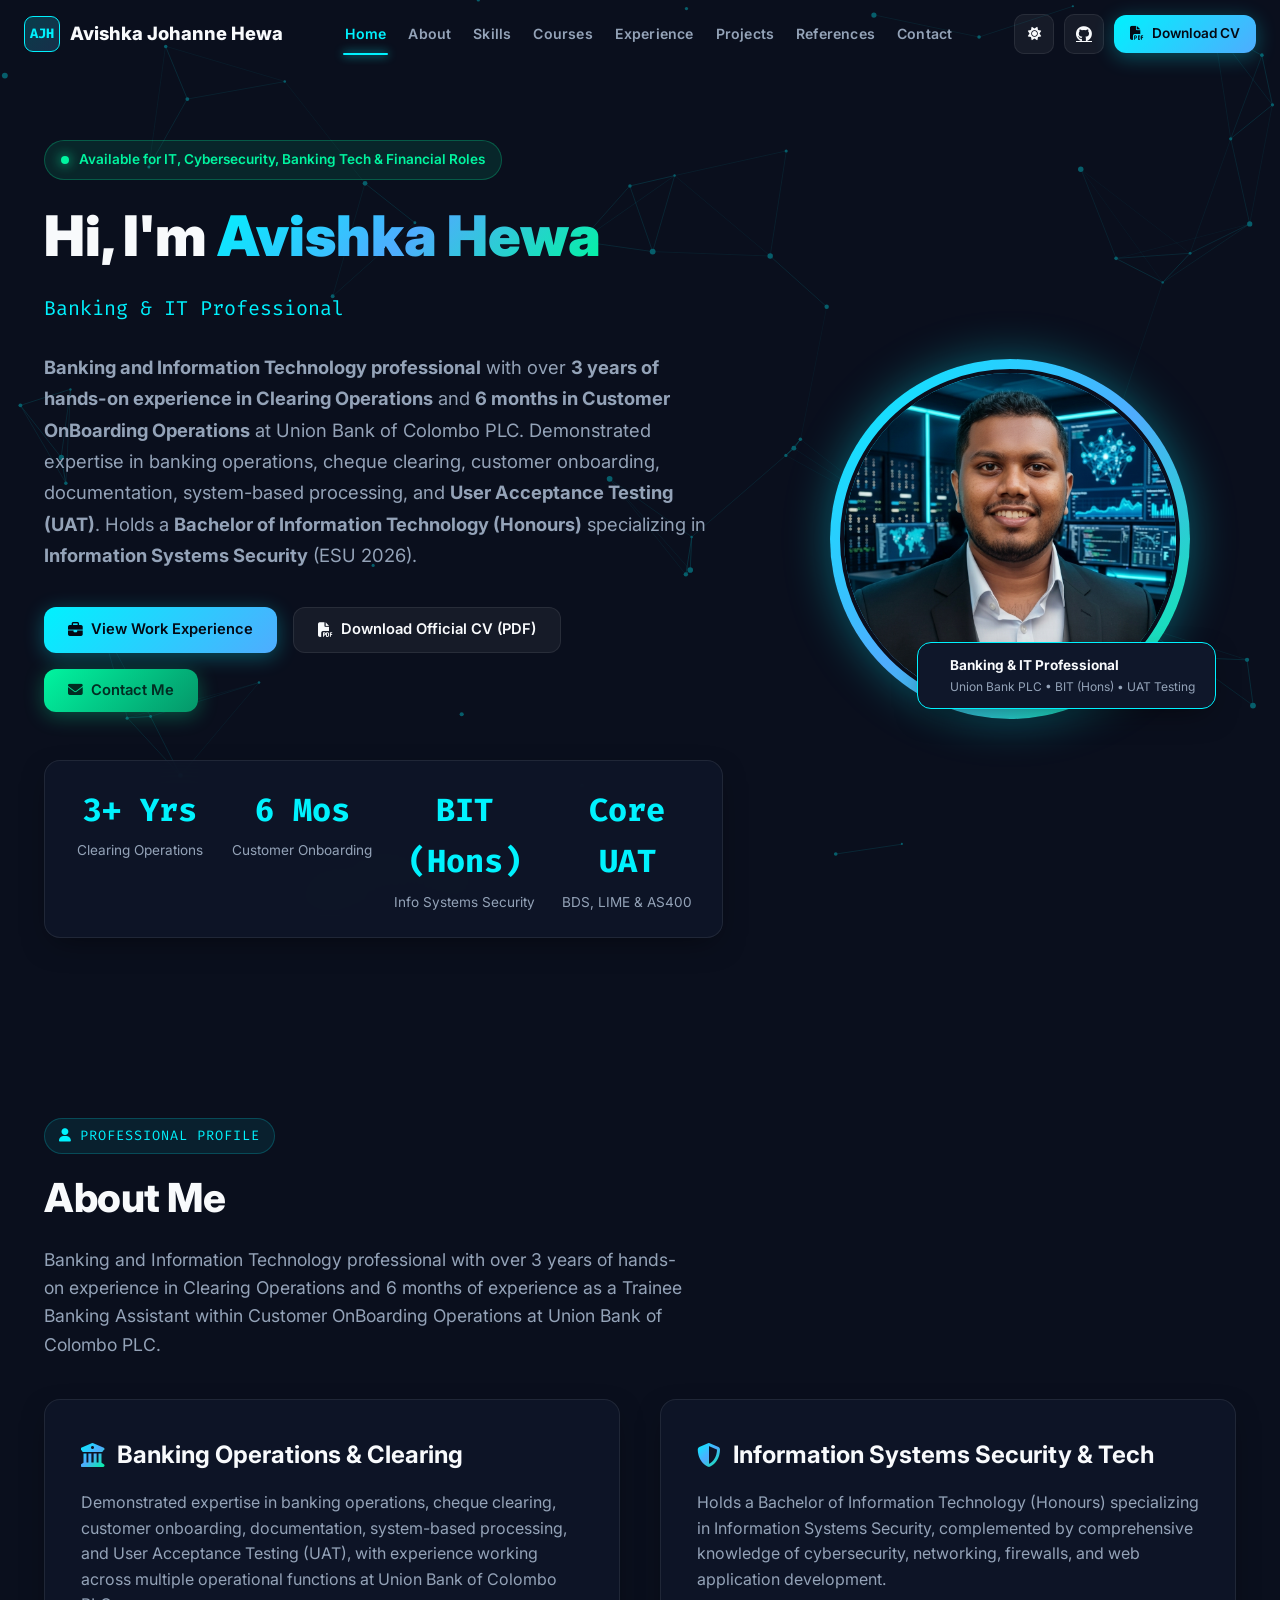
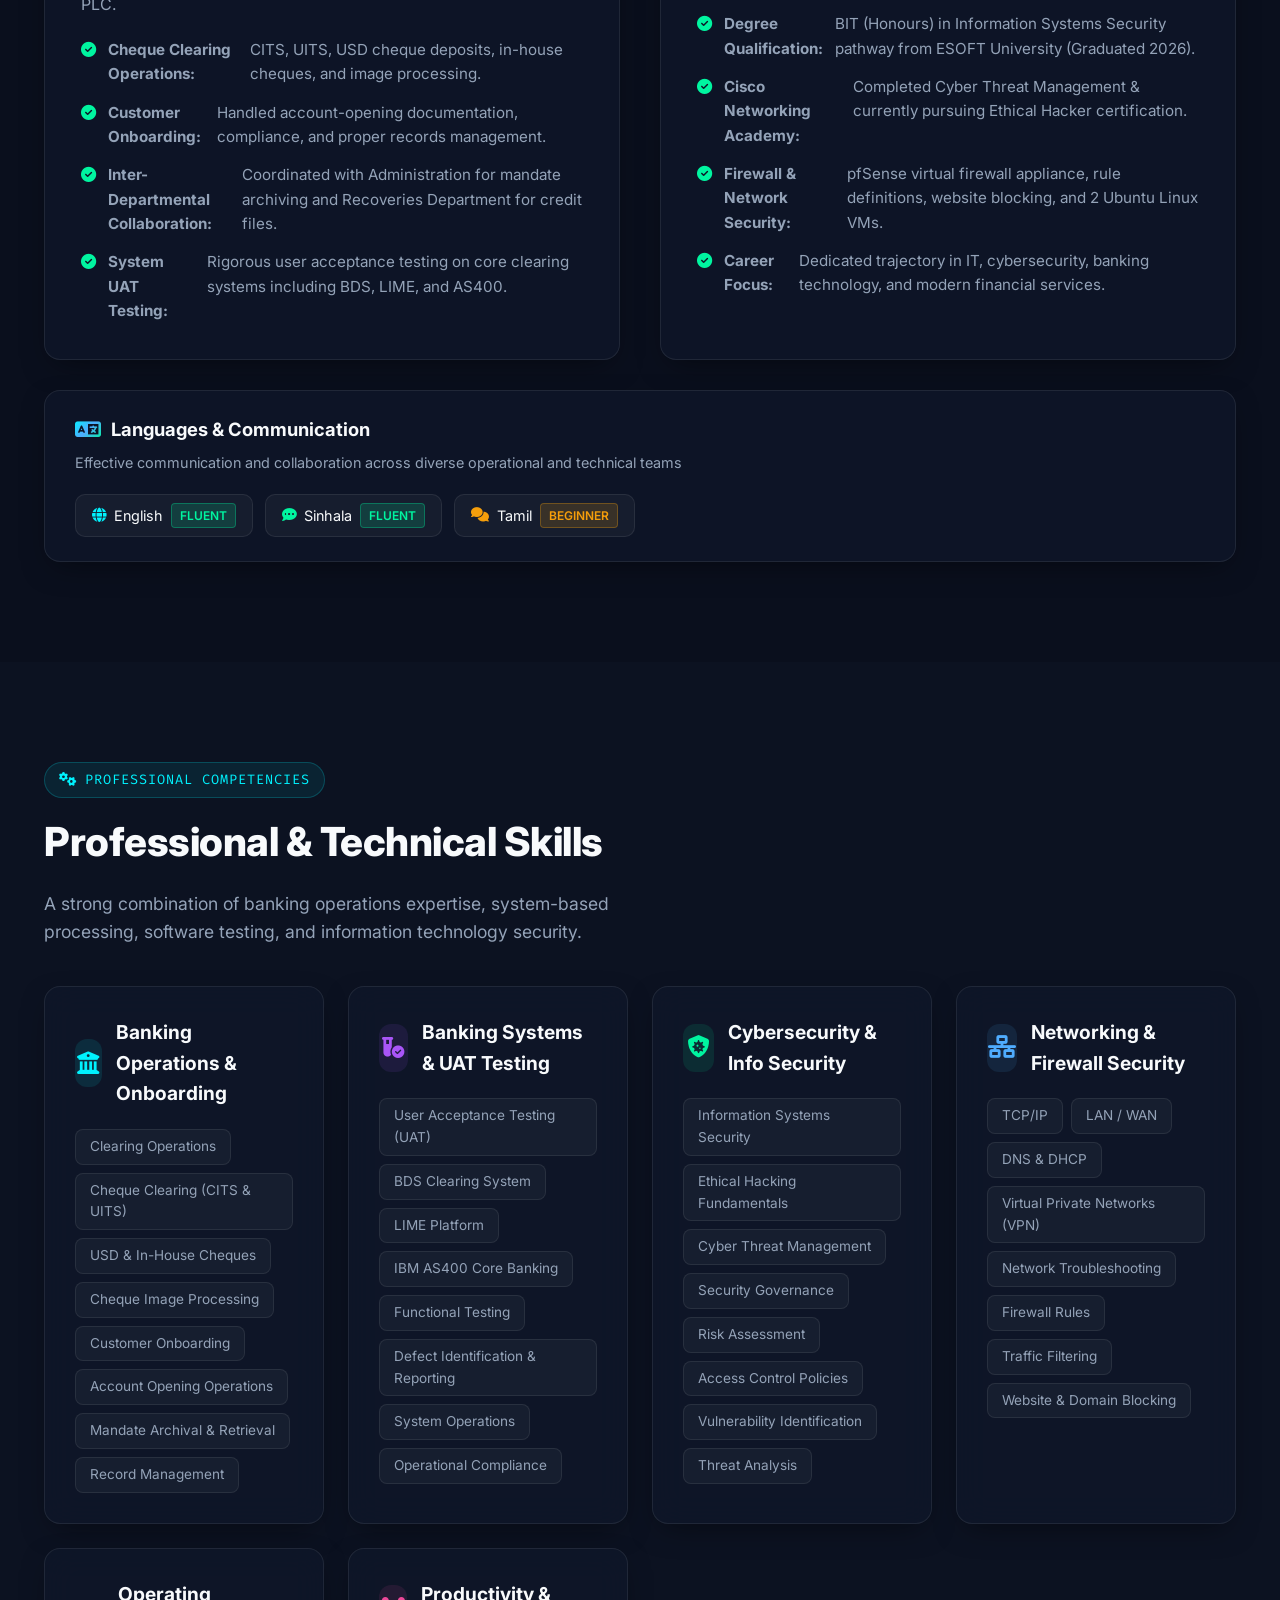
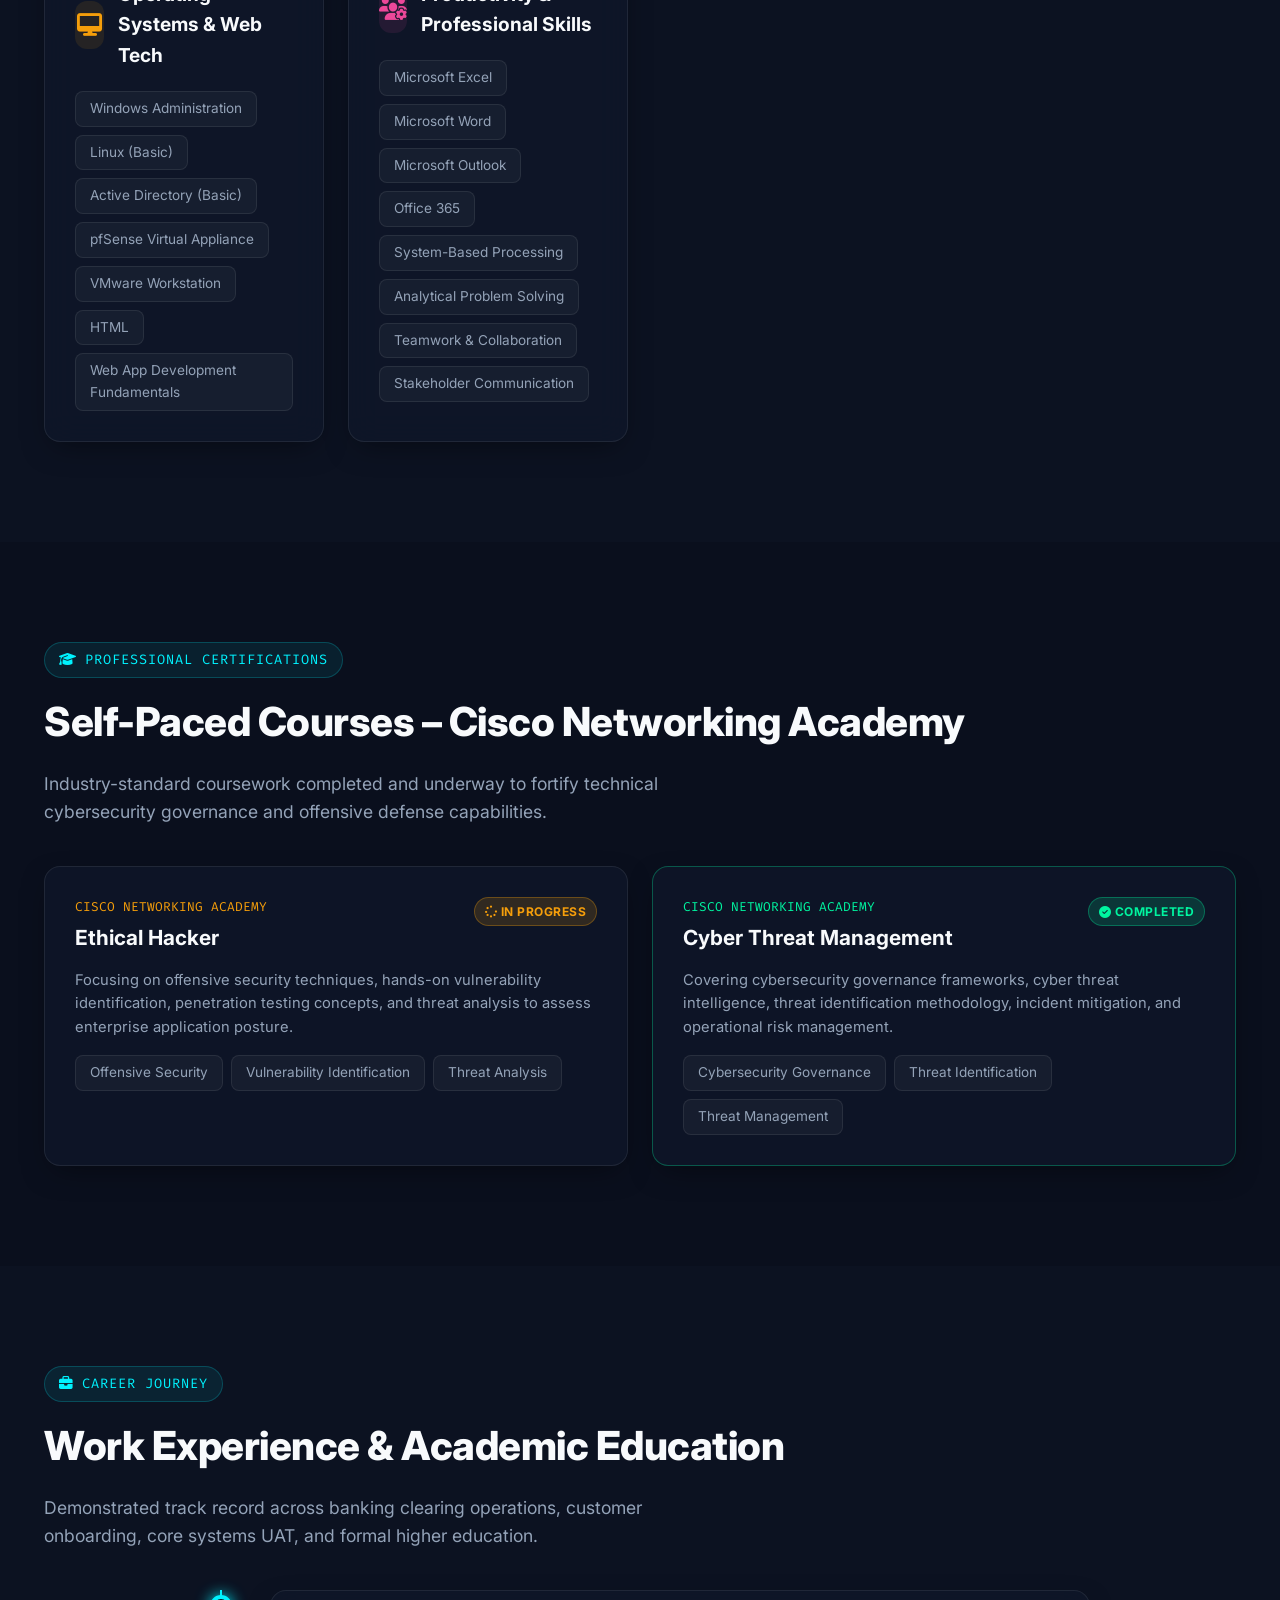
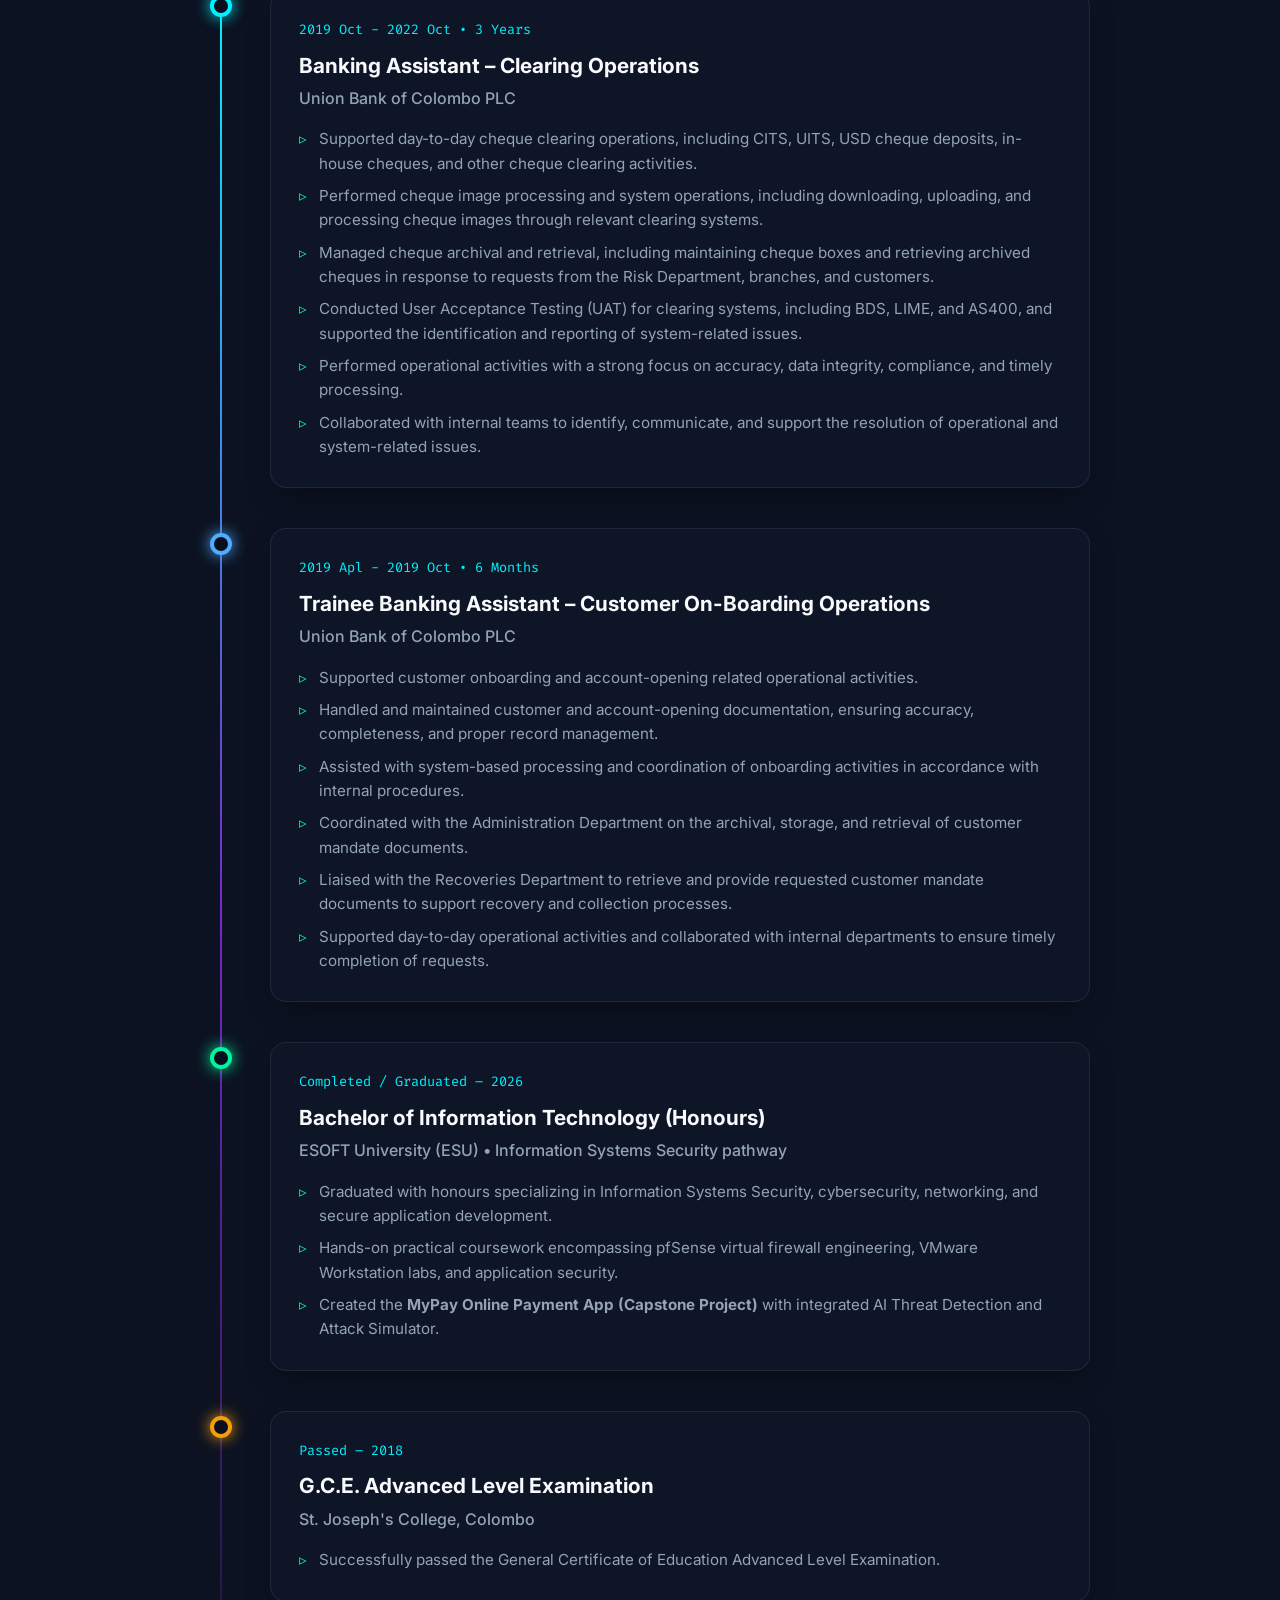
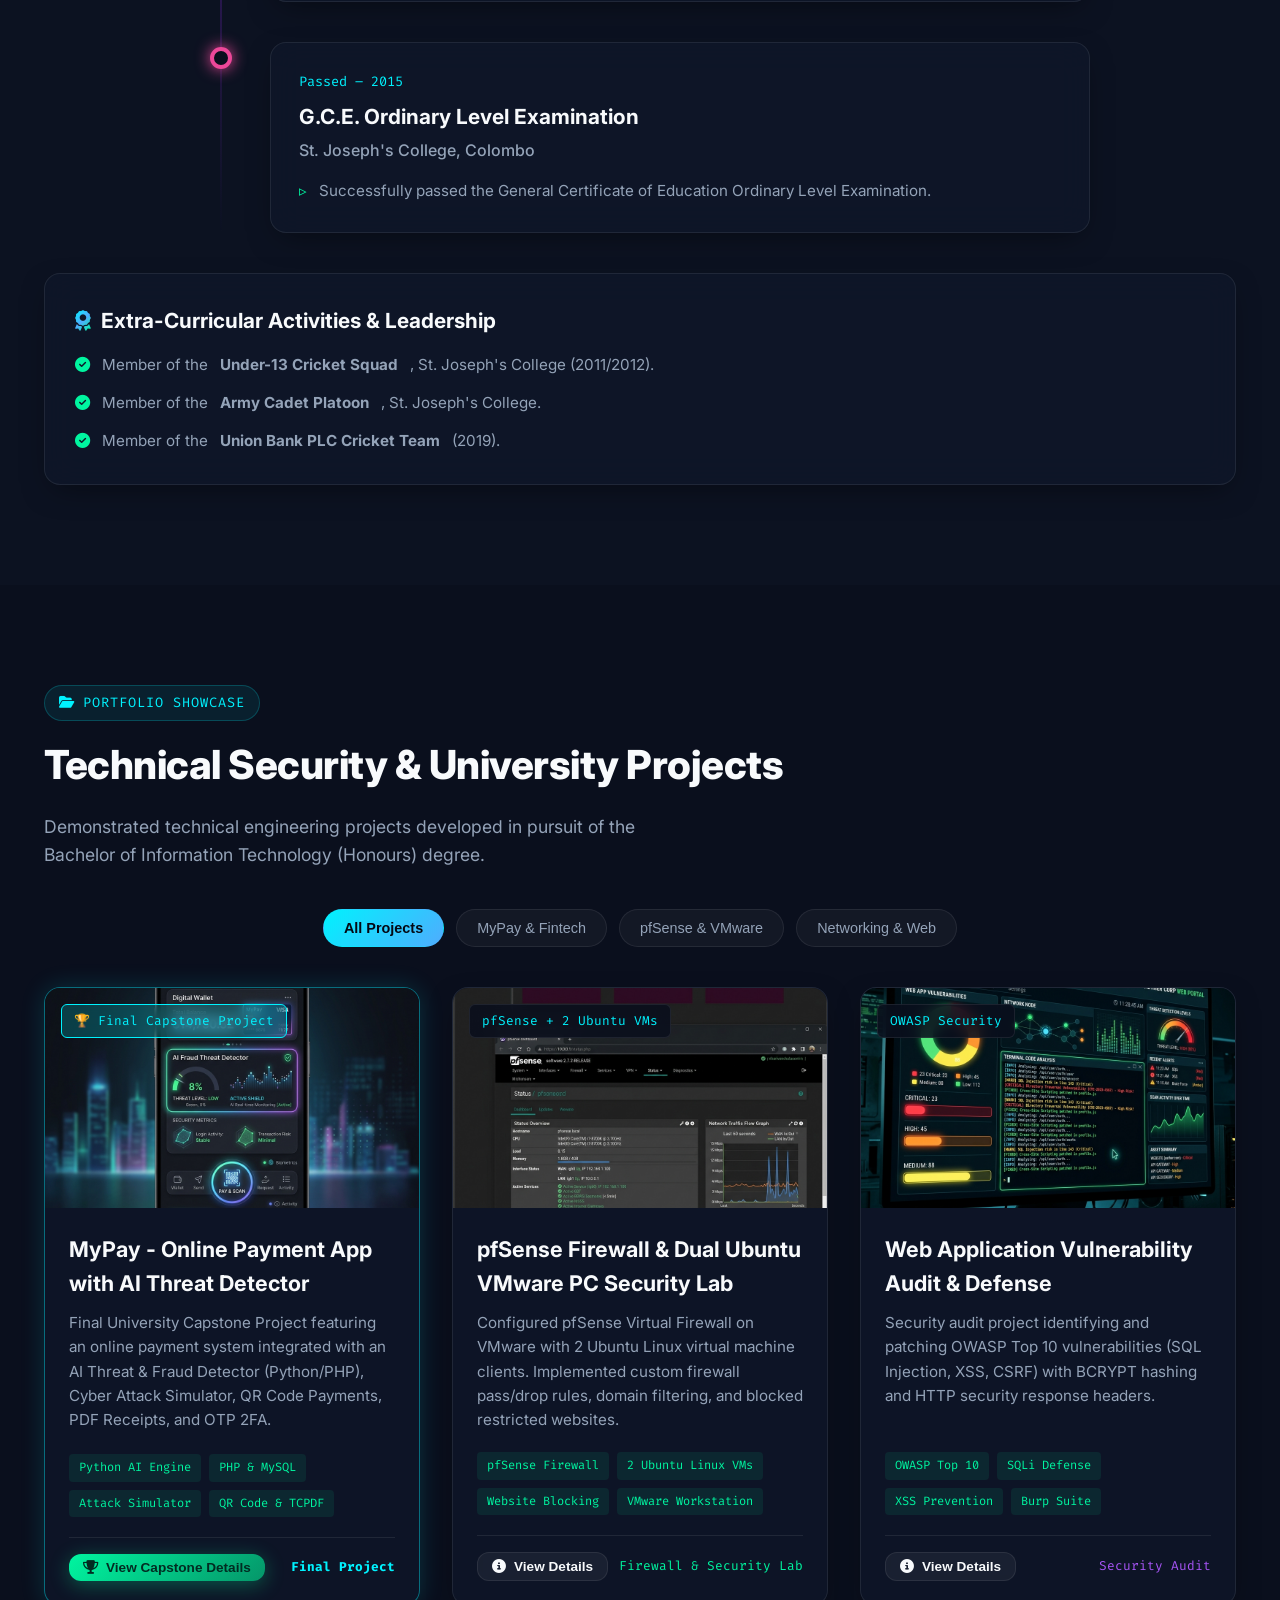
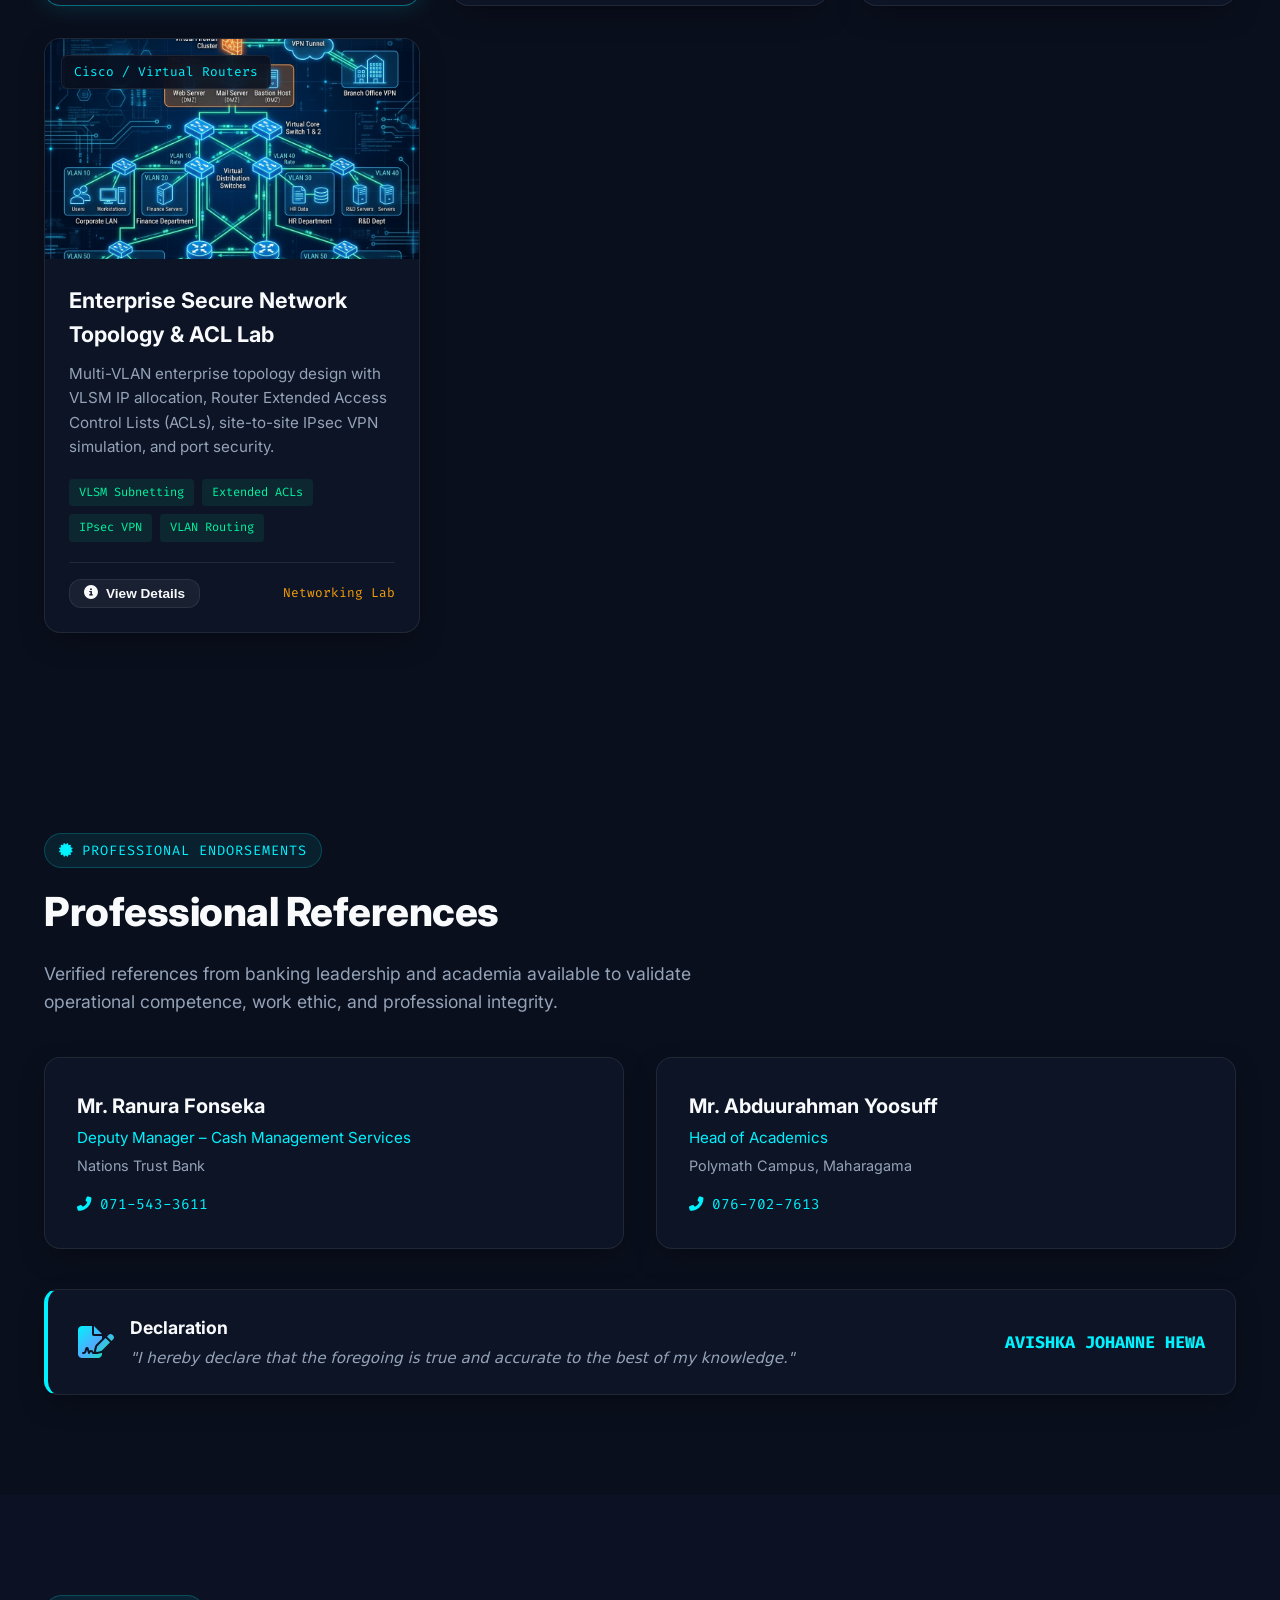
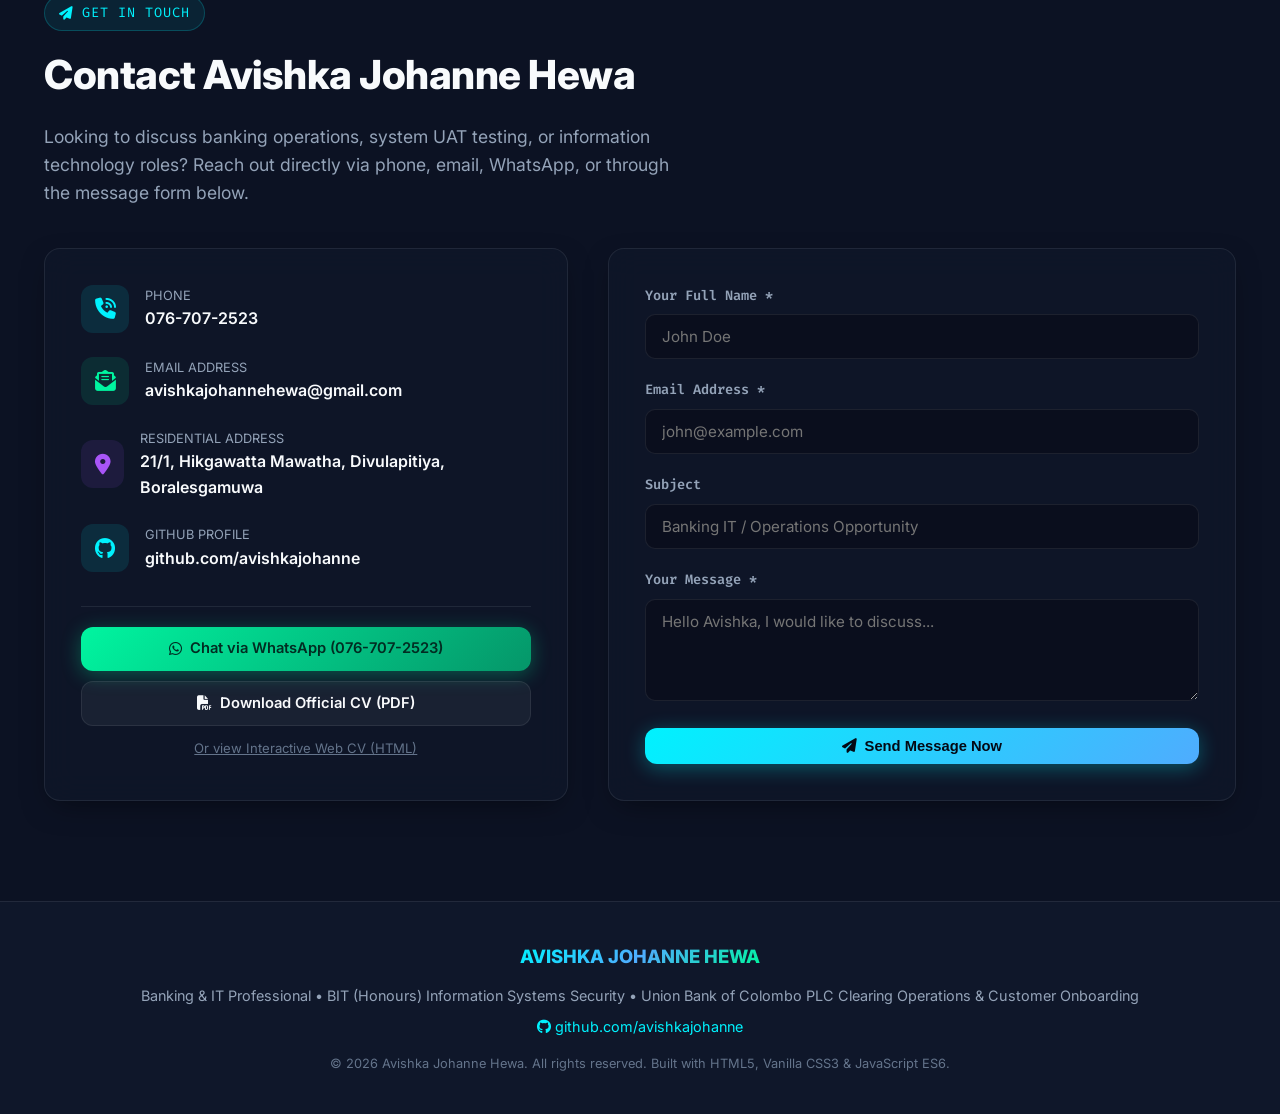
==== commit f7bdd26d: "Update portfolio to latest version" ====
--- a/index.html
+++ b/index.html
@@ -1,26 +1,31 @@
 <!DOCTYPE html>
 <html lang="en">
+
 <head>
     <meta charset="UTF-8">
     <meta name="viewport" content="width=device-width, initial-scale=1.0">
-    <title>Avishka Johanne Hewa | Information Systems Security & Banking IT Professional</title>
-    
+    <title>Avishka Johanne Hewa | Banking & IT Professional</title>
+
     <!-- Meta SEO -->
-    <meta name="description" content="Portfolio of Avishka Johanne Hewa - BIT (Hons) in Information Systems Security, pfSense Firewall & VMware Specialist, Developer of MyPay Payment App, and former Union Bank Operations Assistant with UAT experience.">
-    <meta name="keywords" content="Avishka Johanne Hewa, MyPay, pfSense Firewall, Ubuntu VMware, GitHub, Cybersecurity, Banking UAT, PHP Web Developer, Information Systems Security, Network Security Sri Lanka">
+    <meta name="description"
+        content="Portfolio of Avishka Johanne Hewa - Banking and IT professional with over 3 years experience in Clearing Operations & Customer Onboarding at Union Bank of Colombo PLC, UAT Testing on BDS, LIME, AS400, and BIT (Hons) in Information Systems Security.">
+    <meta name="keywords"
+        content="Avishka Johanne Hewa, Banking Operations, Clearing Operations, Customer Onboarding, Cheque Clearing, UAT Testing, Union Bank of Colombo, Information Systems Security, BIT Honours, Cybersecurity, pfSense, Cisco Networking Academy">
     <meta name="author" content="Avishka Johanne Hewa">
 
     <!-- Open Graph -->
-    <meta property="og:title" content="Avishka Johanne Hewa - Portfolio">
-    <meta property="og:description" content="Information Systems Security Specialist, pfSense & VMware Firewall Engineer, MyPay App Creator & Banking Systems UAT Tester.">
+    <meta property="og:title" content="Avishka Johanne Hewa - Banking & IT Professional">
+    <meta property="og:description"
+        content="Banking operations, cheque clearing, customer onboarding, system-based processing, UAT testing & BIT (Hons) Information Systems Security.">
     <meta property="og:image" content="images/profile_avatar.png">
 
     <!-- Font Awesome 6 Icons CDN -->
     <link rel="stylesheet" href="https://cdnjs.cloudflare.com/ajax/libs/font-awesome/6.4.0/css/all.min.css">
-    
+
     <!-- Custom CSS -->
     <link rel="stylesheet" href="css/style.css">
 </head>
+
 <body>
 
     <!-- Dynamic Cyber Background Canvas -->
@@ -31,16 +36,16 @@
         <div class="container nav-container">
             <a href="#hero" class="nav-logo">
                 <span class="logo-badge">AJH</span>
-                <span>Avishka Hewa</span>
+                <span>Avishka Johanne Hewa</span>
             </a>
 
             <ul class="nav-links">
                 <li><a href="#hero" class="active">Home</a></li>
                 <li><a href="#about">About</a></li>
                 <li><a href="#skills">Skills</a></li>
+                <li><a href="#courses">Courses</a></li>
                 <li><a href="#experience">Experience</a></li>
                 <li><a href="#projects">Projects</a></li>
-                <li><a href="#firewall-lab">pfSense Lab</a></li>
                 <li><a href="#references">References</a></li>
                 <li><a href="#contact">Contact</a></li>
             </ul>
@@ -49,11 +54,13 @@
                 <button class="theme-toggle" aria-label="Toggle Theme">
                     <i class="fas fa-sun"></i>
                 </button>
-                <a href="https://github.com/avishkajohanne" target="_blank" class="theme-toggle" aria-label="GitHub Profile" title="GitHub Profile">
+                <a href="https://github.com/avishkajohanne" target="_blank" class="theme-toggle"
+                    aria-label="GitHub Profile" title="GitHub Profile">
                     <i class="fab fa-github"></i>
                 </a>
-                <a href="download/Avishka_Johanne_Hewa_CV.html" target="_blank" class="btn btn-primary" style="padding: 8px 18px; font-size: 0.85rem;">
-                    <i class="fas fa-download"></i> Download CV
+                <a href="download/Avishka_Johanne_Hewa_CV.pdf" target="_blank" class="btn btn-primary"
+                    style="padding: 8px 16px; font-size: 0.85rem;" title="View or Download PDF CV">
+                    <i class="fas fa-file-pdf"></i> Download CV
                 </a>
                 <button class="mobile-toggle" aria-label="Open Menu">
                     <i class="fas fa-bars"></i>
@@ -68,7 +75,7 @@
             <div class="hero-content">
                 <div class="hero-badge">
                     <span class="pulse-dot"></span>
-                    <span>Available for Cybersecurity, IT & Banking Roles</span>
+                    <span>Available for IT, Cybersecurity, Banking Tech & Financial Roles</span>
                 </div>
 
                 <h1 class="hero-title">
@@ -80,33 +87,42 @@
                 </div>
 
                 <p class="hero-description">
-                    <strong>BIT (Hons) Graduate in Information Systems Security</strong> • Creator of <strong>MyPay Final Capstone Payment App</strong> with AI Threat Detection • Hands-on expertise in <strong>pfSense Firewall & 2 Ubuntu VMware Virtual Machines</strong>, website blocking rules, and <strong>3+ Years of Banking Operations & UAT Testing</strong> at Union Bank of Colombo PLC.
+                    <strong>Banking and Information Technology professional</strong> with over <strong>3 years of
+                        hands-on experience in Clearing Operations</strong> and <strong>6 months in Customer OnBoarding
+                        Operations</strong> at Union Bank of Colombo PLC. Demonstrated expertise in banking operations,
+                    cheque clearing, customer onboarding, documentation, system-based processing, and <strong>User
+                        Acceptance Testing (UAT)</strong>. Holds a <strong>Bachelor of Information Technology
+                        (Honours)</strong> specializing in <strong>Information Systems Security</strong> (ESU 2026).
                 </p>
 
                 <div class="hero-ctas">
-                    <a href="#projects" class="btn btn-primary">
-                        <i class="fas fa-trophy"></i> Explore MyPay & Projects
+                    <a href="#experience" class="btn btn-primary">
+                        <i class="fas fa-briefcase"></i> View Work Experience
                     </a>
-                    <a href="https://github.com/avishkajohanne" target="_blank" class="btn btn-secondary">
-                        <i class="fab fa-github"></i> GitHub Repositories
+                    <a href="download/Avishka_Johanne_Hewa_CV.pdf" target="_blank" class="btn btn-secondary">
+                        <i class="fas fa-file-pdf"></i> Download Official CV (PDF)
                     </a>
                     <a href="#contact" class="btn btn-emerald">
-                        <i class="fas fa-envelope"></i> Get In Touch
+                        <i class="fas fa-envelope"></i> Contact Me
                     </a>
                 </div>
 
                 <div class="hero-stats glass-card">
                     <div class="stat-item">
-                        <div class="stat-number">MyPay</div>
-                        <div class="stat-label">Final Capstone App</div>
+                        <div class="stat-number">3+ Yrs</div>
+                        <div class="stat-label">Clearing Operations</div>
                     </div>
                     <div class="stat-item">
-                        <div class="stat-number">pfSense</div>
-                        <div class="stat-label">& 2 Ubuntu VMware VMs</div>
+                        <div class="stat-number">6 Mos</div>
+                        <div class="stat-label">Customer Onboarding</div>
                     </div>
                     <div class="stat-item">
-                        <div class="stat-number">3+ Yrs</div>
-                        <div class="stat-label">Banking Ops & UAT</div>
+                        <div class="stat-number">BIT (Hons)</div>
+                        <div class="stat-label">Info Systems Security</div>
+                    </div>
+                    <div class="stat-item">
+                        <div class="stat-number">Core UAT</div>
+                        <div class="stat-label">BDS, LIME & AS400</div>
                     </div>
                 </div>
             </div>
@@ -118,8 +134,8 @@
                 <div class="security-badge-floating glass-card">
                     <i class="fas fa-shield-check badge-icon"></i>
                     <div>
-                        <div class="badge-text-title">pfSense & Security Specialist</div>
-                        <div class="badge-text-sub">MyPay App • GitHub • Ubuntu VMs • UAT</div>
+                        <div class="badge-text-title">Banking & IT Professional</div>
+                        <div class="badge-text-sub">Union Bank PLC • BIT (Hons) • UAT Testing</div>
                     </div>
                 </div>
             </div>
@@ -132,244 +148,468 @@
             <div class="section-tag">
                 <i class="fas fa-user"></i> Professional Profile
             </div>
-            <h2 class="section-title">Bridging Financial Systems & Cybersecurity</h2>
+            <h2 class="section-title">About Me</h2>
             <p class="section-subtitle">
-                A unique hybrid background combining core financial operations expertise with cutting-edge information systems security, pfSense firewall rule engineering, and full-stack payment app development.
+                Banking and Information Technology professional with over 3 years of hands-on experience in Clearing
+                Operations and 6 months of experience as a Trainee Banking Assistant within Customer OnBoarding
+                Operations at Union Bank of Colombo PLC.
             </p>
 
             <div class="about-grid">
                 <div class="glass-card about-card">
-                    <h3><i class="fas fa-university gradient-text"></i> Financial & Banking Background</h3>
+                    <h3><i class="fas fa-university gradient-text"></i> Banking Operations & Clearing</h3>
                     <p style="color: var(--text-secondary); margin-bottom: 20px;">
-                        Over 3 years at Union Bank of Colombo PLC in Clearing Operations and Customer Onboarding. Certified User Acceptance Tester (UAT) for core banking platforms.
+                        Demonstrated expertise in banking operations, cheque clearing, customer onboarding,
+                        documentation, system-based processing, and User Acceptance Testing (UAT), with experience
+                        working across multiple operational functions at Union Bank of Colombo PLC.
                     </p>
                     <ul class="about-list">
-                        <li><i class="fas fa-check-circle"></i> <strong>Clearing Systems UAT:</strong> Executed rigorous test suites on BDS, LIME, and IBM AS400 core clearing engines.</li>
-                        <li><i class="fas fa-check-circle"></i> <strong>Customer Onboarding:</strong> Streamlined KYC compliance, customer verification, and operational risk controls.</li>
-                        <li><i class="fas fa-check-circle"></i> <strong>Banking Trainee (BOC):</strong> Early foundational experience at Bank of Ceylon (BOC) Super Grade Borella.</li>
+                        <li><i class="fas fa-check-circle"></i> <strong>Cheque Clearing Operations:</strong> CITS, UITS,
+                            USD cheque deposits, in-house cheques, and image processing.</li>
+                        <li><i class="fas fa-check-circle"></i> <strong>Customer Onboarding:</strong> Handled
+                            account-opening documentation, compliance, and proper records management.</li>
+                        <li><i class="fas fa-check-circle"></i> <strong>Inter-Departmental Collaboration:</strong>
+                            Coordinated with Administration for mandate archiving and Recoveries Department for credit
+                            files.</li>
+                        <li><i class="fas fa-check-circle"></i> <strong>System UAT Testing:</strong> Rigorous user
+                            acceptance testing on core clearing systems including BDS, LIME, and AS400.</li>
                     </ul>
                 </div>
 
                 <div class="glass-card about-card">
-                    <h3><i class="fas fa-shield-alt gradient-text"></i> pfSense Firewall & Security Engineering</h3>
+                    <h3><i class="fas fa-shield-alt gradient-text"></i> Information Systems Security & Tech</h3>
                     <p style="color: var(--text-secondary); margin-bottom: 20px;">
-                        Specialized in Information Systems Security under BIT (Honours) at Esoft University. Developed the **MyPay** final capstone project and managed pfSense virtual firewall environments.
+                        Holds a Bachelor of Information Technology (Honours) specializing in Information Systems
+                        Security, complemented by comprehensive knowledge of cybersecurity, networking, firewalls, and
+                        web application development.
                     </p>
                     <ul class="about-list">
-                        <li><i class="fas fa-check-circle"></i> <strong>pfSense & 2 Ubuntu VMware VMs:</strong> Configured pfSense firewall rulesets across 2 Ubuntu Linux VMs to block malicious/unauthorized websites and restrict traffic.</li>
-                        <li><i class="fas fa-check-circle"></i> <strong>MyPay Capstone App:</strong> Built a complete online payment system with AI Fraud Detection, Attack Simulator, QR Payments, and TCPDF Receipts.</li>
-                        <li><i class="fas fa-check-circle"></i> <strong>Vulnerability Auditing:</strong> Experienced in OWASP Top 10 mitigation, SQLi & XSS defenses, and network packet analysis.</li>
+                        <li><i class="fas fa-check-circle"></i> <strong>Degree Qualification:</strong> BIT (Honours) in
+                            Information Systems Security pathway from ESOFT University (Graduated 2026).</li>
+                        <li><i class="fas fa-check-circle"></i> <strong>Cisco Networking Academy:</strong> Completed
+                            Cyber Threat Management & currently pursuing Ethical Hacker certification.</li>
+                        <li><i class="fas fa-check-circle"></i> <strong>Firewall & Network Security:</strong> pfSense
+                            virtual firewall appliance, rule definitions, website blocking, and 2 Ubuntu Linux VMs.</li>
+                        <li><i class="fas fa-check-circle"></i> <strong>Career Focus:</strong> Dedicated trajectory in
+                            IT, cybersecurity, banking technology, and modern financial services.</li>
                     </ul>
                 </div>
             </div>
+
+            <!-- Languages & Communication Bar -->
+            <div class="glass-card" style="margin-top: 30px; padding: 24px 30px;">
+                <div
+                    style="display: flex; align-items: center; justify-content: space-between; flex-wrap: wrap; gap: 20px;">
+                    <div>
+                        <h4
+                            style="font-size: 1.15rem; margin-bottom: 6px; display: flex; align-items: center; gap: 10px;">
+                            <i class="fas fa-language gradient-text" style="font-size: 1.3rem;"></i> Languages &
+                            Communication
+                        </h4>
+                        <div style="font-size: 0.9rem; color: var(--text-secondary);">
+                            Effective communication and collaboration across diverse operational and technical teams
+                        </div>
+                    </div>
+                    <div class="lang-badge-group" style="margin-top: 0;">
+                        <div class="lang-badge">
+                            <i class="fas fa-globe" style="color: var(--accent-cyan);"></i>
+                            <span>English</span>
+                            <span class="lang-level fluent">Fluent</span>
+                        </div>
+                        <div class="lang-badge">
+                            <i class="fas fa-comment-dots" style="color: var(--accent-emerald);"></i>
+                            <span>Sinhala</span>
+                            <span class="lang-level fluent">Fluent</span>
+                        </div>
+                        <div class="lang-badge">
+                            <i class="fas fa-comments" style="color: var(--accent-amber);"></i>
+                            <span>Tamil</span>
+                            <span class="lang-level beginner">Beginner</span>
+                        </div>
+                    </div>
+                </div>
+            </div>
         </div>
     </section>
 
-    <!-- Technical Skills Matrix -->
+    <!-- Professional & Technical Skills Section -->
     <section id="skills" style="background: rgba(15, 23, 42, 0.4);">
         <div class="container">
             <div class="section-tag">
-                <i class="fas fa-code-branch"></i> Technical Capabilities
-            </div>
-            <h2 class="section-title">Core Competencies & Skill Matrix</h2>
+                <i class="fas fa-cogs"></i> Professional Competencies
+            </div>
+            <h2 class="section-title">Professional & Technical Skills</h2>
             <p class="section-subtitle">
-                Comprehensive technical toolset spanning cybersecurity, pfSense & VMware firewalls, web software engineering, and banking software systems.
+                A strong combination of banking operations expertise, system-based processing, software testing, and
+                information technology security.
             </p>
 
             <div class="skills-categories">
                 <!-- Skill Card 1 -->
                 <div class="glass-card skill-card">
                     <div class="skill-icon-header">
-                        <div class="skill-icon-box"><i class="fas fa-shield-virus"></i></div>
-                        <div>
-                            <div class="skill-card-title">pfSense & VMware Firewall Security</div>
+                        <div class="skill-icon-box"
+                            style="color: var(--accent-cyan); background: rgba(0, 242, 254, 0.1);">
+                            <i class="fas fa-building-columns"></i>
+                        </div>
+                        <div>
+                            <div class="skill-card-title">Banking Operations & Onboarding</div>
                         </div>
                     </div>
                     <div class="skill-tags">
-                        <span class="skill-chip">pfSense Firewall Appliance</span>
-                        <span class="skill-chip">VMware Workstation</span>
-                        <span class="skill-chip">2 Ubuntu Linux VMs</span>
-                        <span class="skill-chip">Website & Domain Blocking</span>
-                        <span class="skill-chip">Firewall Rules & Traffic Filtering</span>
-                        <span class="skill-chip">NAT / PAT Aliases</span>
-                        <span class="skill-chip">Packet Drop Inspection</span>
+                        <span class="skill-chip">Clearing Operations</span>
+                        <span class="skill-chip">Cheque Clearing (CITS & UITS)</span>
+                        <span class="skill-chip">USD & In-House Cheques</span>
+                        <span class="skill-chip">Cheque Image Processing</span>
+                        <span class="skill-chip">Customer Onboarding</span>
+                        <span class="skill-chip">Account Opening Operations</span>
+                        <span class="skill-chip">Mandate Archival & Retrieval</span>
+                        <span class="skill-chip">Record Management</span>
                     </div>
                 </div>
 
                 <!-- Skill Card 2 -->
                 <div class="glass-card skill-card">
                     <div class="skill-icon-header">
-                        <div class="skill-icon-box" style="color: var(--accent-emerald); background: rgba(0, 245, 160, 0.1);"><i class="fas fa-code"></i></div>
-                        <div>
-                            <div class="skill-card-title">MyPay & Web App Engineering</div>
+                        <div class="skill-icon-box" style="color: #a855f7; background: rgba(168, 85, 247, 0.1);">
+                            <i class="fas fa-vial-circle-check"></i>
+                        </div>
+                        <div>
+                            <div class="skill-card-title">Banking Systems & UAT Testing</div>
                         </div>
                     </div>
                     <div class="skill-tags">
-                        <span class="skill-chip">MyPay Payment App</span>
-                        <span class="skill-chip">AI Fraud Threat Detector</span>
-                        <span class="skill-chip">Python Threat Engine</span>
-                        <span class="skill-chip">PHP 8.2 & MySQL</span>
-                        <span class="skill-chip">PHPMailer (OTP 2FA)</span>
-                        <span class="skill-chip">GitHub Version Control</span>
-                        <span class="skill-chip">TCPDF Receipts</span>
+                        <span class="skill-chip">User Acceptance Testing (UAT)</span>
+                        <span class="skill-chip">BDS Clearing System</span>
+                        <span class="skill-chip">LIME Platform</span>
+                        <span class="skill-chip">IBM AS400 Core Banking</span>
+                        <span class="skill-chip">Functional Testing</span>
+                        <span class="skill-chip">Defect Identification & Reporting</span>
+                        <span class="skill-chip">System Operations</span>
+                        <span class="skill-chip">Operational Compliance</span>
                     </div>
                 </div>
 
                 <!-- Skill Card 3 -->
                 <div class="glass-card skill-card">
                     <div class="skill-icon-header">
-                        <div class="skill-icon-box" style="color: #a855f7; background: rgba(168, 85, 247, 0.1);"><i class="fas fa-building-columns"></i></div>
-                        <div>
-                            <div class="skill-card-title">Banking Systems & UAT Testing</div>
+                        <div class="skill-icon-box"
+                            style="color: var(--accent-emerald); background: rgba(0, 245, 160, 0.1);">
+                            <i class="fas fa-shield-virus"></i>
+                        </div>
+                        <div>
+                            <div class="skill-card-title">Cybersecurity & Info Security</div>
                         </div>
                     </div>
                     <div class="skill-tags">
-                        <span class="skill-chip">Clearing Operations</span>
-                        <span class="skill-chip">BDS Clearing System</span>
-                        <span class="skill-chip">LIME Platform</span>
-                        <span class="skill-chip">IBM AS400 Core Banking</span>
-                        <span class="skill-chip">UAT Test Execution</span>
-                        <span class="skill-chip">Customer Onboarding</span>
-                        <span class="skill-chip">IBSL Banking Modules</span>
+                        <span class="skill-chip">Information Systems Security</span>
+                        <span class="skill-chip">Ethical Hacking Fundamentals</span>
+                        <span class="skill-chip">Cyber Threat Management</span>
+                        <span class="skill-chip">Security Governance</span>
+                        <span class="skill-chip">Risk Assessment</span>
+                        <span class="skill-chip">Access Control Policies</span>
+                        <span class="skill-chip">Vulnerability Identification</span>
+                        <span class="skill-chip">Threat Analysis</span>
                     </div>
                 </div>
 
                 <!-- Skill Card 4 -->
                 <div class="glass-card skill-card">
                     <div class="skill-icon-header">
-                        <div class="skill-icon-box" style="color: #f59e0b; background: rgba(245, 158, 11, 0.1);"><i class="fas fa-network-wired"></i></div>
-                        <div>
-                            <div class="skill-card-title">Networking & Tools</div>
+                        <div class="skill-icon-box"
+                            style="color: var(--accent-blue); background: rgba(79, 172, 254, 0.1);">
+                            <i class="fas fa-network-wired"></i>
+                        </div>
+                        <div>
+                            <div class="skill-card-title">Networking & Firewall Security</div>
                         </div>
                     </div>
                     <div class="skill-tags">
-                        <span class="skill-chip">Computer Networking</span>
-                        <span class="skill-chip">VLSM Subnetting</span>
-                        <span class="skill-chip">Router / Switch ACLs</span>
-                        <span class="skill-chip">VirtualBox / VMware</span>
-                        <span class="skill-chip">MS Excel (Advanced)</span>
-                        <span class="skill-chip">MS Word</span>
+                        <span class="skill-chip">TCP/IP</span>
+                        <span class="skill-chip">LAN / WAN</span>
+                        <span class="skill-chip">DNS & DHCP</span>
+                        <span class="skill-chip">Virtual Private Networks (VPN)</span>
+                        <span class="skill-chip">Network Troubleshooting</span>
+                        <span class="skill-chip">Firewall Rules</span>
+                        <span class="skill-chip">Traffic Filtering</span>
+                        <span class="skill-chip">Website & Domain Blocking</span>
+                    </div>
+                </div>
+
+                <!-- Skill Card 5 -->
+                <div class="glass-card skill-card">
+                    <div class="skill-icon-header">
+                        <div class="skill-icon-box" style="color: #f59e0b; background: rgba(245, 158, 11, 0.1);">
+                            <i class="fas fa-desktop"></i>
+                        </div>
+                        <div>
+                            <div class="skill-card-title">Operating Systems & Web Tech</div>
+                        </div>
+                    </div>
+                    <div class="skill-tags">
+                        <span class="skill-chip">Windows Administration</span>
+                        <span class="skill-chip">Linux (Basic)</span>
+                        <span class="skill-chip">Active Directory (Basic)</span>
+                        <span class="skill-chip">pfSense Virtual Appliance</span>
+                        <span class="skill-chip">VMware Workstation</span>
+                        <span class="skill-chip">HTML</span>
+                        <span class="skill-chip">Web App Development Fundamentals</span>
+                    </div>
+                </div>
+
+                <!-- Skill Card 6 -->
+                <div class="glass-card skill-card">
+                    <div class="skill-icon-header">
+                        <div class="skill-icon-box" style="color: #ec4899; background: rgba(236, 72, 153, 0.1);">
+                            <i class="fas fa-users-gear"></i>
+                        </div>
+                        <div>
+                            <div class="skill-card-title">Productivity & Professional Skills</div>
+                        </div>
+                    </div>
+                    <div class="skill-tags">
+                        <span class="skill-chip">Microsoft Excel</span>
+                        <span class="skill-chip">Microsoft Word</span>
+                        <span class="skill-chip">Microsoft Outlook</span>
+                        <span class="skill-chip">Office 365</span>
+                        <span class="skill-chip">System-Based Processing</span>
+                        <span class="skill-chip">Analytical Problem Solving</span>
+                        <span class="skill-chip">Teamwork & Collaboration</span>
+                        <span class="skill-chip">Stakeholder Communication</span>
                     </div>
                 </div>
             </div>
         </div>
     </section>
 
-    <!-- Experience & Education Timeline -->
-    <section id="experience">
+    <!-- Cisco Networking Academy Self-Paced Courses Section -->
+    <section id="courses">
         <div class="container">
             <div class="section-tag">
-                <i class="fas fa-briefcase"></i> History & Qualifications
+                <i class="fas fa-graduation-cap"></i> Professional Certifications
+            </div>
+            <h2 class="section-title">Self-Paced Courses – Cisco Networking Academy</h2>
+            <p class="section-subtitle">
+                Industry-standard coursework completed and underway to fortify technical cybersecurity governance and
+                offensive defense capabilities.
+            </p>
+
+            <div class="courses-grid">
+                <!-- Course 1 -->
+                <div class="glass-card course-card">
+                    <div class="course-header">
+                        <div>
+                            <div
+                                style="font-family: var(--font-mono); font-size: 0.8rem; color: var(--accent-amber); margin-bottom: 4px;">
+                                CISCO NETWORKING ACADEMY</div>
+                            <h3 style="font-size: 1.3rem; margin: 0;">Ethical Hacker</h3>
+                        </div>
+                        <span class="status-badge in-progress">
+                            <i class="fas fa-spinner fa-spin"></i> In Progress
+                        </span>
+                    </div>
+                    <p style="color: var(--text-secondary); font-size: 0.92rem; margin-bottom: 16px;">
+                        Focusing on offensive security techniques, hands-on vulnerability identification, penetration
+                        testing concepts, and threat analysis to assess enterprise application posture.
+                    </p>
+                    <div class="skill-tags">
+                        <span class="skill-chip">Offensive Security</span>
+                        <span class="skill-chip">Vulnerability Identification</span>
+                        <span class="skill-chip">Threat Analysis</span>
+                    </div>
+                </div>
+
+                <!-- Course 2 -->
+                <div class="glass-card course-card" style="border-color: rgba(0, 245, 160, 0.3);">
+                    <div class="course-header">
+                        <div>
+                            <div
+                                style="font-family: var(--font-mono); font-size: 0.8rem; color: var(--accent-emerald); margin-bottom: 4px;">
+                                CISCO NETWORKING ACADEMY</div>
+                            <h3 style="font-size: 1.3rem; margin: 0;">Cyber Threat Management</h3>
+                        </div>
+                        <span class="status-badge completed">
+                            <i class="fas fa-check-circle"></i> Completed
+                        </span>
+                    </div>
+                    <p style="color: var(--text-secondary); font-size: 0.92rem; margin-bottom: 16px;">
+                        Covering cybersecurity governance frameworks, cyber threat intelligence, threat identification
+                        methodology, incident mitigation, and operational risk management.
+                    </p>
+                    <div class="skill-tags">
+                        <span class="skill-chip">Cybersecurity Governance</span>
+                        <span class="skill-chip">Threat Identification</span>
+                        <span class="skill-chip">Threat Management</span>
+                    </div>
+                </div>
+            </div>
+        </div>
+    </section>
+
+    <!-- Experience & Education Timeline -->
+    <section id="experience" style="background: rgba(15, 23, 42, 0.4);">
+        <div class="container">
+            <div class="section-tag">
+                <i class="fas fa-briefcase"></i> Career Journey
             </div>
             <h2 class="section-title">Work Experience & Academic Education</h2>
             <p class="section-subtitle">
-                Proven track record in banking clearing operations, systems UAT testing, and formal cybersecurity honors degree education.
+                Demonstrated track record across banking clearing operations, customer onboarding, core systems UAT, and
+                formal higher education.
             </p>
 
             <div class="timeline">
-                <!-- Item 1 -->
+                <!-- Experience Item 1 -->
                 <div class="timeline-item">
                     <div class="timeline-dot"></div>
                     <div class="timeline-content glass-card">
-                        <div class="timeline-date">2019 - 2022 • 3.5 Years</div>
-                        <div class="timeline-role">Banking Assistant & UAT Specialist</div>
+                        <div class="timeline-date">2019 Oct - 2022 Oct • 3 Years</div>
+                        <div class="timeline-role">Banking Assistant – Clearing Operations</div>
                         <div class="timeline-company">Union Bank of Colombo PLC</div>
                         <ul class="timeline-bullet">
-                            <li>Worked for over 3 years in the <strong>Clearing Operations Department</strong> managing critical financial clearing transactions and inter-bank settlements.</li>
-                            <li>Served 6 months in the <strong>Customer Onboarding Operations Department</strong> handling customer verification, documentation, and compliance.</li>
-                            <li>Appointed as official <strong>User Acceptance Tester (UAT)</strong> testing system releases for core clearing engines: <strong>BDS, LIME, and IBM AS400</strong>.</li>
+                            <li>Supported day-to-day cheque clearing operations, including CITS, UITS, USD cheque
+                                deposits, in-house cheques, and other cheque clearing activities.</li>
+                            <li>Performed cheque image processing and system operations, including downloading,
+                                uploading, and processing cheque images through relevant clearing systems.</li>
+                            <li>Managed cheque archival and retrieval, including maintaining cheque boxes and retrieving
+                                archived cheques in response to requests from the Risk Department, branches, and
+                                customers.</li>
+                            <li>Conducted User Acceptance Testing (UAT) for clearing systems, including BDS, LIME, and
+                                AS400, and supported the identification and reporting of system-related issues.</li>
+                            <li>Performed operational activities with a strong focus on accuracy, data integrity,
+                                compliance, and timely processing.</li>
+                            <li>Collaborated with internal teams to identify, communicate, and support the resolution of
+                                operational and system-related issues.</li>
                         </ul>
                     </div>
                 </div>
 
-                <!-- Item 2 -->
+                <!-- Experience Item 2 -->
                 <div class="timeline-item">
-                    <div class="timeline-dot" style="border-color: var(--accent-emerald); box-shadow: 0 0 15px var(--accent-emerald);"></div>
+                    <div class="timeline-dot"
+                        style="border-color: var(--accent-blue); box-shadow: 0 0 15px var(--accent-blue);"></div>
                     <div class="timeline-content glass-card">
-                        <div class="timeline-date">Completed & Graduated 2026</div>
+                        <div class="timeline-date">2019 Apl - 2019 Oct • 6 Months</div>
+                        <div class="timeline-role">Trainee Banking Assistant – Customer On-Boarding Operations</div>
+                        <div class="timeline-company">Union Bank of Colombo PLC</div>
+                        <ul class="timeline-bullet">
+                            <li>Supported customer onboarding and account-opening related operational activities.</li>
+                            <li>Handled and maintained customer and account-opening documentation, ensuring accuracy,
+                                completeness, and proper record management.</li>
+                            <li>Assisted with system-based processing and coordination of onboarding activities in
+                                accordance with internal procedures.</li>
+                            <li>Coordinated with the Administration Department on the archival, storage, and retrieval
+                                of customer mandate documents.</li>
+                            <li>Liaised with the Recoveries Department to retrieve and provide requested customer
+                                mandate documents to support recovery and collection processes.</li>
+                            <li>Supported day-to-day operational activities and collaborated with internal departments
+                                to ensure timely completion of requests.</li>
+                        </ul>
+                    </div>
+                </div>
+
+                <!-- Education Item 1 -->
+                <div class="timeline-item">
+                    <div class="timeline-dot"
+                        style="border-color: var(--accent-emerald); box-shadow: 0 0 15px var(--accent-emerald);"></div>
+                    <div class="timeline-content glass-card">
+                        <div class="timeline-date">Completed / Graduated – 2026</div>
                         <div class="timeline-role">Bachelor of Information Technology (Honours)</div>
-                        <div class="timeline-company">Esoft Uni. (ESU) • Specialization in Information Systems Security</div>
+                        <div class="timeline-company">ESOFT University (ESU) • Information Systems Security pathway
+                        </div>
                         <ul class="timeline-bullet">
-                            <li>Graduated with specialized focus on Information Systems Security, Cyber Defense, pfSense & VMware Firewall Engineering.</li>
-                            <li>Developed <strong>MyPay (Final Capstone Project)</strong> featuring AI Fraud Detection and Attack Simulation.</li>
-                            <li>Configured <strong>pfSense Firewall Lab with 2 Ubuntu Linux VMs</strong> on VMware to manage rules and block unauthorized websites.</li>
+                            <li>Graduated with honours specializing in Information Systems Security, cybersecurity,
+                                networking, and secure application development.</li>
+                            <li>Hands-on practical coursework encompassing pfSense virtual firewall engineering, VMware
+                                Workstation labs, and application security.</li>
+                            <li>Created the <strong>MyPay Online Payment App (Capstone Project)</strong> with integrated
+                                AI Threat Detection and Attack Simulator.</li>
                         </ul>
                     </div>
                 </div>
 
-                <!-- Item 3 -->
+                <!-- Education Item 2 -->
                 <div class="timeline-item">
-                    <div class="timeline-dot" style="border-color: #a855f7; box-shadow: 0 0 15px #a855f7;"></div>
+                    <div class="timeline-dot"
+                        style="border-color: var(--accent-amber); box-shadow: 0 0 15px var(--accent-amber);"></div>
                     <div class="timeline-content glass-card">
-                        <div class="timeline-date">Following</div>
-                        <div class="timeline-role">Intermediate in Applied Banking & Finance</div>
-                        <div class="timeline-company">Institute of Banking Studies of Sri Lanka (IBSL)</div>
+                        <div class="timeline-date">Passed – 2018</div>
+                        <div class="timeline-role">G.C.E. Advanced Level Examination</div>
+                        <div class="timeline-company">St. Joseph's College, Colombo</div>
                         <ul class="timeline-bullet">
-                            <li>Pursuing formal banking qualification covering financial regulations, credit management, clearing frameworks, and commercial banking operations.</li>
+                            <li>Successfully passed the General Certificate of Education Advanced Level Examination.
+                            </li>
                         </ul>
                     </div>
                 </div>
 
-                <!-- Item 4 -->
+                <!-- Education Item 3 -->
                 <div class="timeline-item">
-                    <div class="timeline-dot" style="border-color: var(--text-muted); box-shadow: none;"></div>
+                    <div class="timeline-dot" style="border-color: #ec4899; box-shadow: 0 0 15px #ec4899;"></div>
                     <div class="timeline-content glass-card">
-                        <div class="timeline-date">2019</div>
-                        <div class="timeline-role">School Leavers Trainee</div>
-                        <div class="timeline-company">Bank of Ceylon (BOC) Super Grade Borella</div>
+                        <div class="timeline-date">Passed – 2015</div>
+                        <div class="timeline-role">G.C.E. Ordinary Level Examination</div>
+                        <div class="timeline-company">St. Joseph's College, Colombo</div>
                         <ul class="timeline-bullet">
-                            <li>Completed foundational banking training at Bank of Ceylon Super Grade Branch.</li>
+                            <li>Successfully passed the General Certificate of Education Ordinary Level Examination.
+                            </li>
                         </ul>
                     </div>
                 </div>
-
-                <!-- Item 5 -->
-                <div class="timeline-item">
-                    <div class="timeline-dot" style="border-color: var(--accent-amber); box-shadow: 0 0 15px var(--accent-amber);"></div>
-                    <div class="timeline-content glass-card">
-                        <div class="timeline-date">2015 - 2018</div>
-                        <div class="timeline-role">G.C.E. Advanced Level & Ordinary Level</div>
-                        <div class="timeline-company">St. Joseph's College Colombo 10</div>
-                        <ul class="timeline-bullet">
-                            <li>Passed G.C.E. A/L Examination (2018) & G.C.E. O/L Examination (2015).</li>
-                            <li>Member of Army Cadet Platoon at St. Joseph's College.</li>
-                            <li>Member of St. Joseph's College Under-13 Cricket Squad (2011/2012) & Union Bank PLC Cricket Team.</li>
-                        </ul>
-                    </div>
-                </div>
+            </div>
+
+            <!-- Extra-Curricular Activities -->
+            <div class="glass-card" style="margin-top: 40px; padding: 30px;">
+                <h3 style="font-size: 1.3rem; margin-bottom: 16px; display: flex; align-items: center; gap: 10px;">
+                    <i class="fas fa-award gradient-text"></i> Extra-Curricular Activities & Leadership
+                </h3>
+                <ul class="about-list">
+                    <li><i class="fas fa-check-circle"></i> Member of the <strong>Under-13 Cricket Squad</strong>, St.
+                        Joseph's College (2011/2012).</li>
+                    <li><i class="fas fa-check-circle"></i> Member of the <strong>Army Cadet Platoon</strong>, St.
+                        Joseph's College.</li>
+                    <li><i class="fas fa-check-circle"></i> Member of the <strong>Union Bank PLC Cricket Team</strong>
+                        (2019).</li>
+                </ul>
             </div>
         </div>
     </section>
 
-    <!-- Projects Showcase -->
+    <!-- Technical Projects Showcase -->
     <section id="projects">
         <div class="container">
             <div class="section-tag">
                 <i class="fas fa-folder-open"></i> Portfolio Showcase
             </div>
-            <h2 class="section-title">University & Technical Security Projects</h2>
+            <h2 class="section-title">Technical Security & University Projects</h2>
             <p class="section-subtitle">
-                Explore real-world software, pfSense virtual firewall lab, and security engineering projects developed during university studies.
+                Demonstrated technical engineering projects developed in pursuit of the Bachelor of Information
+                Technology (Honours) degree.
             </p>
 
             <div class="project-filters">
                 <button class="filter-btn active" data-filter="all">All Projects</button>
                 <button class="filter-btn" data-filter="banking">MyPay & Fintech</button>
                 <button class="filter-btn" data-filter="cybersecurity">pfSense & VMware</button>
-                <button class="filter-btn" data-filter="webdev">Web Development</button>
+                <button class="filter-btn" data-filter="webdev">Networking & Web</button>
             </div>
 
             <div class="projects-grid">
                 <!-- Project 1: MyPay (Final Capstone) -->
-                <div class="glass-card project-card" data-category="banking" style="border-color: rgba(0, 242, 254, 0.4); box-shadow: 0 0 25px rgba(0, 242, 254, 0.15);">
+                <div class="glass-card project-card" data-category="banking"
+                    style="border-color: rgba(0, 242, 254, 0.4); box-shadow: 0 0 25px rgba(0, 242, 254, 0.15);">
                     <div class="project-img-box">
                         <img src="images/mypay_final_project.png" alt="MyPay Final Project" class="project-img">
-                        <span class="project-overlay-badge" style="background: rgba(0, 242, 254, 0.2); color: var(--accent-cyan); border-color: var(--accent-cyan);">🏆 Final Capstone Project</span>
+                        <span class="project-overlay-badge"
+                            style="background: rgba(0, 242, 254, 0.2); color: var(--accent-cyan); border-color: var(--accent-cyan);">🏆
+                            Final Capstone Project</span>
                     </div>
                     <div class="project-body">
                         <h3 class="project-title">MyPay - Online Payment App with AI Threat Detector</h3>
                         <p class="project-desc">
-                            Final University Capstone Project featuring an online payment system integrated with an AI Threat & Fraud Detector (Python/PHP), Cyber Attack Simulator, QR Code Payments, PDF Receipts, and OTP 2FA.
+                            Final University Capstone Project featuring an online payment system integrated with an AI
+                            Threat & Fraud Detector (Python/PHP), Cyber Attack Simulator, QR Code Payments, PDF
+                            Receipts, and OTP 2FA.
                         </p>
                         <div class="project-techs">
                             <span class="tech-badge">Python AI Engine</span>
@@ -378,10 +618,13 @@
                             <span class="tech-badge">QR Code & TCPDF</span>
                         </div>
                         <div class="project-footer">
-                            <button class="btn btn-emerald" onclick="openProjectModal('mypay')" style="padding: 6px 14px; font-size: 0.85rem;">
+                            <button class="btn btn-emerald" onclick="openProjectModal('mypay')"
+                                style="padding: 6px 14px; font-size: 0.85rem;">
                                 <i class="fas fa-trophy"></i> View Capstone Details
                             </button>
-                            <span style="font-size: 0.8rem; color: var(--accent-cyan); font-family: var(--font-mono); font-weight: bold;">Final Project</span>
+                            <span
+                                style="font-size: 0.8rem; color: var(--accent-cyan); font-family: var(--font-mono); font-weight: bold;">Final
+                                Project</span>
                         </div>
                     </div>
                 </div>
@@ -395,7 +638,9 @@
                     <div class="project-body">
                         <h3 class="project-title">pfSense Firewall & Dual Ubuntu VMware PC Security Lab</h3>
                         <p class="project-desc">
-                            Configured pfSense Virtual Firewall on VMware with 2 Ubuntu Linux virtual machine clients. Implemented custom firewall pass/drop rules, domain filtering, and blocked restricted websites.
+                            Configured pfSense Virtual Firewall on VMware with 2 Ubuntu Linux virtual machine clients.
+                            Implemented custom firewall pass/drop rules, domain filtering, and blocked restricted
+                            websites.
                         </p>
                         <div class="project-techs">
                             <span class="tech-badge">pfSense Firewall</span>
@@ -404,10 +649,13 @@
                             <span class="tech-badge">VMware Workstation</span>
                         </div>
                         <div class="project-footer">
-                            <button class="btn btn-secondary" onclick="openProjectModal('pfsense-ubuntu')" style="padding: 6px 14px; font-size: 0.85rem;">
+                            <button class="btn btn-secondary" onclick="openProjectModal('pfsense-ubuntu')"
+                                style="padding: 6px 14px; font-size: 0.85rem;">
                                 <i class="fas fa-info-circle"></i> View Details
                             </button>
-                            <span style="font-size: 0.8rem; color: var(--accent-emerald); font-family: var(--font-mono);">Firewall & Security Lab</span>
+                            <span
+                                style="font-size: 0.8rem; color: var(--accent-emerald); font-family: var(--font-mono);">Firewall
+                                & Security Lab</span>
                         </div>
                     </div>
                 </div>
@@ -421,7 +669,8 @@
                     <div class="project-body">
                         <h3 class="project-title">Web Application Vulnerability Audit & Defense</h3>
                         <p class="project-desc">
-                            Security audit project identifying and patching OWASP Top 10 vulnerabilities (SQL Injection, XSS, CSRF) with BCRYPT hashing and HTTP security response headers.
+                            Security audit project identifying and patching OWASP Top 10 vulnerabilities (SQL Injection,
+                            XSS, CSRF) with BCRYPT hashing and HTTP security response headers.
                         </p>
                         <div class="project-techs">
                             <span class="tech-badge">OWASP Top 10</span>
@@ -430,10 +679,12 @@
                             <span class="tech-badge">Burp Suite</span>
                         </div>
                         <div class="project-footer">
-                            <button class="btn btn-secondary" onclick="openProjectModal('pentest')" style="padding: 6px 14px; font-size: 0.85rem;">
+                            <button class="btn btn-secondary" onclick="openProjectModal('pentest')"
+                                style="padding: 6px 14px; font-size: 0.85rem;">
                                 <i class="fas fa-info-circle"></i> View Details
                             </button>
-                            <span style="font-size: 0.8rem; color: #a855f7; font-family: var(--font-mono);">Security Audit</span>
+                            <span style="font-size: 0.8rem; color: #a855f7; font-family: var(--font-mono);">Security
+                                Audit</span>
                         </div>
                     </div>
                 </div>
@@ -447,7 +698,8 @@
                     <div class="project-body">
                         <h3 class="project-title">Enterprise Secure Network Topology & ACL Lab</h3>
                         <p class="project-desc">
-                            Multi-VLAN enterprise topology design with VLSM IP allocation, Router Extended Access Control Lists (ACLs), site-to-site IPsec VPN simulation, and port security.
+                            Multi-VLAN enterprise topology design with VLSM IP allocation, Router Extended Access
+                            Control Lists (ACLs), site-to-site IPsec VPN simulation, and port security.
                         </p>
                         <div class="project-techs">
                             <span class="tech-badge">VLSM Subnetting</span>
@@ -456,67 +708,14 @@
                             <span class="tech-badge">VLAN Routing</span>
                         </div>
                         <div class="project-footer">
-                            <button class="btn btn-secondary" onclick="openProjectModal('topology')" style="padding: 6px 14px; font-size: 0.85rem;">
+                            <button class="btn btn-secondary" onclick="openProjectModal('topology')"
+                                style="padding: 6px 14px; font-size: 0.85rem;">
                                 <i class="fas fa-info-circle"></i> View Details
                             </button>
-                            <span style="font-size: 0.8rem; color: var(--accent-amber); font-family: var(--font-mono);">Networking Lab</span>
-                        </div>
-                    </div>
-                </div>
-            </div>
-        </div>
-    </section>
-
-    <!-- pfSense & 2 Ubuntu VMware PCs Security Feature Showcase -->
-    <section id="firewall-lab" class="firewall-section">
-        <div class="container">
-            <div class="section-tag">
-                <i class="fas fa-network-wired"></i> Firewall Implementation Showcase
-            </div>
-            <h2 class="section-title">pfSense Firewall & Dual Ubuntu VMware Lab</h2>
-            <p class="section-subtitle">
-                Detailed architecture showing how pfSense virtual firewall was configured on VMware with 2 Ubuntu Linux virtual machines to enforce security policies and block restricted websites.
-            </p>
-
-            <div class="glass-card" style="padding: 36px;">
-                <div style="display: grid; grid-template-columns: 1fr 1fr; gap: 36px; align-items: center;">
-                    <div>
-                        <h3 style="font-size: 1.5rem; margin-bottom: 16px;">
-                            <i class="fas fa-shield-alt gradient-text"></i> Network Security Setup & Workflow
-                        </h3>
-                        <p style="color: var(--text-secondary); margin-bottom: 20px;">
-                            In this network security activity, pfSense was deployed as the main virtual firewall gateway on VMware Workstation, routing and inspecting traffic across virtual network adapters.
-                        </p>
-                        
-                        <div style="display: flex; flex-direction: column; gap: 16px;">
-                            <div style="display: flex; gap: 14px;">
-                                <div style="width: 36px; height: 36px; border-radius: 8px; background: rgba(0, 242, 254, 0.1); color: var(--accent-cyan); display: flex; align-items: center; justify-content: center; font-weight: bold; flex-shrink: 0;">1</div>
-                                <div>
-                                    <div style="font-weight: 700;">pfSense Virtual Firewall Deployment</div>
-                                    <div style="font-size: 0.88rem; color: var(--text-secondary);">Configured WAN and LAN interfaces on VMware Workstation to act as the central security perimeter gateway.</div>
-                                </div>
-                            </div>
-
-                            <div style="display: flex; gap: 14px;">
-                                <div style="width: 36px; height: 36px; border-radius: 8px; background: rgba(0, 245, 160, 0.1); color: var(--accent-emerald); display: flex; align-items: center; justify-content: center; font-weight: bold; flex-shrink: 0;">2</div>
-                                <div>
-                                    <div style="font-weight: 700;">2 Ubuntu Linux Virtual Machine Clients</div>
-                                    <div style="font-size: 0.88rem; color: var(--text-secondary);">Deployed 2 Ubuntu Linux VMs behind the pfSense LAN interface to test client connectivity and policy enforcement.</div>
-                                </div>
-                            </div>
-
-                            <div style="display: flex; gap: 14px;">
-                                <div style="width: 36px; height: 36px; border-radius: 8px; background: rgba(168, 85, 247, 0.1); color: #a855f7; display: flex; align-items: center; justify-content: center; font-weight: bold; flex-shrink: 0;">3</div>
-                                <div>
-                                    <div style="font-weight: 700;">Firewall Rules & Website Blocking</div>
-                                    <div style="font-size: 0.88rem; color: var(--text-secondary);">Created custom Firewall Rules, Alias lists, and Domain Blocking rules to block specified malicious/unwanted websites from being accessed by the Ubuntu VMs.</div>
-                                </div>
-                            </div>
-                        </div>
-                    </div>
-
-                    <div>
-                        <img src="images/pfsense_ubuntu_firewall.png" alt="pfSense Firewall Setup" style="width: 100%; border-radius: 14px; border: 1px solid var(--border-glow); box-shadow: var(--glow-shadow);">
+                            <span
+                                style="font-size: 0.8rem; color: var(--accent-amber); font-family: var(--font-mono);">Networking
+                                Lab</span>
+                        </div>
                     </div>
                 </div>
             </div>
@@ -527,21 +726,24 @@
     <section id="references">
         <div class="container">
             <div class="section-tag">
-                <i class="fas fa-certificate"></i> Endorsements & References
+                <i class="fas fa-certificate"></i> Professional Endorsements
             </div>
             <h2 class="section-title">Professional References</h2>
             <p class="section-subtitle">
-                Verified references from banking leadership and academic heads available to validate technical competence, work ethic, and integrity.
+                Verified references from banking leadership and academia available to validate operational competence,
+                work ethic, and professional integrity.
             </p>
 
             <div class="ref-grid">
                 <!-- Reference 1 -->
                 <div class="glass-card ref-card">
                     <div class="ref-name">Mr. Ranura Fonseka</div>
-                    <div class="ref-title">Deputy Manager - Cash Management Services</div>
-                    <div class="ref-org">Nations Trust Bank, Colombo 02</div>
+                    <div class="ref-title">Deputy Manager – Cash Management Services</div>
+                    <div class="ref-org">Nations Trust Bank</div>
                     <div class="ref-phone">
-                        <i class="fas fa-phone-alt" style="color: var(--accent-cyan);"></i> 071 543 3611
+                        <a href="tel:0715433611" style="color: var(--accent-cyan); text-decoration: none;">
+                            <i class="fas fa-phone-alt"></i> 071-543-3611
+                        </a>
                     </div>
                 </div>
 
@@ -551,8 +753,28 @@
                     <div class="ref-title">Head of Academics</div>
                     <div class="ref-org">Polymath Campus, Maharagama</div>
                     <div class="ref-phone">
-                        <i class="fas fa-phone-alt" style="color: var(--accent-cyan);"></i> 076 702 7613
-                    </div>
+                        <a href="tel:0767027613" style="color: var(--accent-cyan); text-decoration: none;">
+                            <i class="fas fa-phone-alt"></i> 076-702-7613
+                        </a>
+                    </div>
+                </div>
+            </div>
+
+            <!-- Official Declaration -->
+            <div class="glass-card declaration-container">
+                <div style="display: flex; align-items: center; gap: 16px;">
+                    <i class="fas fa-file-signature gradient-text" style="font-size: 2rem;"></i>
+                    <div>
+                        <div style="font-weight: 700; font-size: 1.1rem; color: var(--text-primary);">Declaration</div>
+                        <div
+                            style="font-style: italic; color: var(--text-secondary); font-size: 0.95rem; margin-top: 4px;">
+                            "I hereby declare that the foregoing is true and accurate to the best of my knowledge."
+                        </div>
+                    </div>
+                </div>
+                <div
+                    style="font-weight: 800; font-family: var(--font-mono); color: var(--accent-cyan); font-size: 1.05rem;">
+                    AVISHKA JOHANNE HEWA
                 </div>
             </div>
         </div>
@@ -566,7 +788,8 @@
             </div>
             <h2 class="section-title">Contact Avishka Johanne Hewa</h2>
             <p class="section-subtitle">
-                Looking to discuss cybersecurity opportunities, pfSense firewall projects, or banking IT roles? Send a direct message below or reach out via phone, email, or GitHub.
+                Looking to discuss banking operations, system UAT testing, or information technology roles? Reach out
+                directly via phone, email, WhatsApp, or through the message form below.
             </p>
 
             <div class="contact-grid">
@@ -575,38 +798,56 @@
                     <div class="contact-item">
                         <div class="contact-icon"><i class="fas fa-phone-volume"></i></div>
                         <div>
-                            <div class="contact-text-label">Phone / WhatsApp</div>
-                            <a href="tel:+94767072523" class="contact-text-val" style="text-decoration: none;">+94 (76) 707-2523</a>
+                            <div class="contact-text-label">Phone</div>
+                            <a href="tel:0767072523" class="contact-text-val"
+                                style="text-decoration: none;">076-707-2523</a>
                         </div>
                     </div>
 
                     <div class="contact-item">
-                        <div class="contact-icon" style="color: var(--accent-emerald); background: rgba(0, 245, 160, 0.1);"><i class="fas fa-envelope-open-text"></i></div>
+                        <div class="contact-icon"
+                            style="color: var(--accent-emerald); background: rgba(0, 245, 160, 0.1);"><i
+                                class="fas fa-envelope-open-text"></i></div>
                         <div>
                             <div class="contact-text-label">Email Address</div>
-                            <a href="mailto:avishkajohannehewa@gmail.com" class="contact-text-val" style="text-decoration: none;">avishkajohannehewa@gmail.com</a>
+                            <a href="mailto:avishkajohannehewa@gmail.com" class="contact-text-val"
+                                style="text-decoration: none;">avishkajohannehewa@gmail.com</a>
                         </div>
                     </div>
 
                     <div class="contact-item">
-                        <div class="contact-icon" style="color: var(--accent-cyan); background: rgba(0, 242, 254, 0.1);"><i class="fab fa-github"></i></div>
+                        <div class="contact-icon" style="color: #a855f7; background: rgba(168, 85, 247, 0.1);"><i
+                                class="fas fa-location-dot"></i></div>
+                        <div>
+                            <div class="contact-text-label">Residential Address</div>
+                            <div class="contact-text-val">21/1, Hikgawatta Mawatha, Divulapitiya, Boralesgamuwa</div>
+                        </div>
+                    </div>
+
+                    <div class="contact-item">
+                        <div class="contact-icon"
+                            style="color: var(--accent-cyan); background: rgba(0, 242, 254, 0.1);"><i
+                                class="fab fa-github"></i></div>
                         <div>
                             <div class="contact-text-label">GitHub Profile</div>
-                            <a href="https://github.com/avishkajohanne" target="_blank" class="contact-text-val" style="text-decoration: none;">github.com/avishkajohanne</a>
-                        </div>
-                    </div>
-
-                    <div class="contact-item">
-                        <div class="contact-icon" style="color: #a855f7; background: rgba(168, 85, 247, 0.1);"><i class="fas fa-location-dot"></i></div>
-                        <div>
-                            <div class="contact-text-label">Location Address</div>
-                            <div class="contact-text-val">21/1, Hikgawatta Mawatha, Divulapitiya, Boralesgamuwa</div>
-                        </div>
-                    </div>
-
-                    <div style="margin-top: 10px; padding-top: 20px; border-top: 1px solid var(--border-color);">
-                        <a href="https://wa.me/94767072523" target="_blank" class="btn btn-emerald" style="width: 100%;">
-                            <i class="fab fa-whatsapp"></i> Chat via WhatsApp
+                            <a href="https://github.com/avishkajohanne" target="_blank" class="contact-text-val"
+                                style="text-decoration: none;">github.com/avishkajohanne</a>
+                        </div>
+                    </div>
+
+                    <div
+                        style="margin-top: 10px; padding-top: 20px; border-top: 1px solid var(--border-color); display: flex; flex-direction: column; gap: 10px;">
+                        <a href="https://wa.me/94767072523" target="_blank" class="btn btn-emerald"
+                            style="width: 100%;">
+                            <i class="fab fa-whatsapp"></i> Chat via WhatsApp (076-707-2523)
+                        </a>
+                        <a href="download/Avishka_Johanne_Hewa_CV.pdf" target="_blank" class="btn btn-secondary"
+                            style="width: 100%;">
+                            <i class="fas fa-file-pdf"></i> Download Official CV (PDF)
+                        </a>
+                        <a href="download/Avishka_Johanne_Hewa_CV.html" target="_blank"
+                            style="font-size: 0.82rem; color: var(--text-muted); text-align: center; text-decoration: underline; margin-top: 2px;">
+                            Or view Interactive Web CV (HTML)
                         </a>
                     </div>
                 </div>
@@ -621,17 +862,20 @@
 
                         <div class="form-group">
                             <label class="form-label" for="contact-email">Email Address *</label>
-                            <input type="email" id="contact-email" class="form-control" placeholder="john@example.com" required>
+                            <input type="email" id="contact-email" class="form-control" placeholder="john@example.com"
+                                required>
                         </div>
 
                         <div class="form-group">
                             <label class="form-label" for="contact-subject">Subject</label>
-                            <input type="text" id="contact-subject" class="form-control" placeholder="Cybersecurity / Banking Role Discussion">
+                            <input type="text" id="contact-subject" class="form-control"
+                                placeholder="Banking IT / Operations Opportunity">
                         </div>
 
                         <div class="form-group">
                             <label class="form-label" for="contact-message">Your Message *</label>
-                            <textarea id="contact-message" class="form-control" rows="4" placeholder="Hello Avishka, I would like to discuss..." required></textarea>
+                            <textarea id="contact-message" class="form-control" rows="4"
+                                placeholder="Hello Avishka, I would like to discuss..." required></textarea>
                         </div>
 
                         <button type="submit" class="btn btn-primary" style="width: 100%;">
@@ -647,13 +891,15 @@
     <footer>
         <div class="container">
             <div style="margin-bottom: 12px;">
-                <span class="gradient-text" style="font-weight: 800; font-size: 1.1rem;">Avishka Johanne Hewa</span>
+                <span class="gradient-text" style="font-weight: 800; font-size: 1.15rem;">AVISHKA JOHANNE HEWA</span>
             </div>
             <div style="margin-bottom: 8px;">
-                BIT (Hons) Information Systems Security • Creator of MyPay App • pfSense Firewall Specialist • Ex-Union Bank UAT
+                Banking & IT Professional • BIT (Honours) Information Systems Security • Union Bank of Colombo PLC
+                Clearing Operations & Customer Onboarding
             </div>
             <div>
-                <a href="https://github.com/avishkajohanne" target="_blank" style="color: var(--accent-cyan); text-decoration: none; font-size: 0.9rem;">
+                <a href="https://github.com/avishkajohanne" target="_blank"
+                    style="color: var(--accent-cyan); text-decoration: none; font-size: 0.9rem;">
                     <i class="fab fa-github"></i> github.com/avishkajohanne
                 </a>
             </div>
@@ -669,13 +915,15 @@
             <button class="modal-close" onclick="closeProjectModal()">
                 <i class="fas fa-times"></i>
             </button>
-            <div style="font-family: var(--font-mono); font-size: 0.8rem; color: var(--accent-cyan); margin-bottom: 4px;" id="modal-category">
+            <div style="font-family: var(--font-mono); font-size: 0.8rem; color: var(--accent-cyan); margin-bottom: 4px;"
+                id="modal-category">
                 Category
             </div>
             <h3 id="modal-title" style="font-size: 1.6rem; margin-bottom: 16px;">
                 Project Title
             </h3>
-            <img id="modal-img" src="" alt="Project Preview" style="width: 100%; height: 260px; object-fit: cover; border-radius: 12px; margin-bottom: 20px; border: 1px solid var(--border-color);">
+            <img id="modal-img" src="" alt="Project Preview"
+                style="width: 100%; height: 260px; object-fit: cover; border-radius: 12px; margin-bottom: 20px; border: 1px solid var(--border-color);">
             <p id="modal-desc" style="color: var(--text-secondary); margin-bottom: 20px;">
                 Description...
             </p>
@@ -699,4 +947,5 @@
     <!-- Custom JS -->
     <script src="js/main.js"></script>
 </body>
-</html>
+
+</html>
--- a/css/style.css
+++ b/css/style.css
@@ -152,15 +152,17 @@
     display: inline-flex;
     align-items: center;
     justify-content: center;
-    gap: 10px;
-    padding: 12px 28px;
-    font-size: 0.95rem;
+    gap: 8px;
+    padding: 10px 24px;
+    font-size: 0.92rem;
     font-weight: 600;
     border-radius: 12px;
     cursor: pointer;
     text-decoration: none;
     transition: var(--transition-fast);
     border: none;
+    white-space: nowrap;
+    flex-shrink: 0;
 }
 
 .btn-primary {
@@ -204,14 +206,15 @@
     left: 0;
     width: 100%;
     z-index: 1000;
-    padding: 18px 0;
+    padding: 14px 0;
     transition: var(--transition-fast);
 }
 
 .navbar.scrolled {
-    padding: 12px 0;
-    background: rgba(10, 15, 29, 0.85);
+    padding: 10px 0;
+    background: rgba(10, 15, 29, 0.9);
     backdrop-filter: blur(20px);
+    -webkit-backdrop-filter: blur(20px);
     border-bottom: 1px solid var(--border-color);
 }
 
@@ -219,46 +222,71 @@
     display: flex;
     align-items: center;
     justify-content: space-between;
+    width: 100%;
+    max-width: 1380px;
+    margin: 0 auto;
+    padding: 0 24px;
+    gap: 16px;
+    flex-wrap: nowrap;
 }
 
 .nav-logo {
-    display: flex;
-    align-items: center;
-    gap: 12px;
+    display: inline-flex;
+    align-items: center;
+    gap: 10px;
     text-decoration: none;
     color: var(--text-primary);
     font-weight: 800;
-    font-size: 1.25rem;
+    font-size: 1.15rem;
+    white-space: nowrap;
+    flex-shrink: 0;
+}
+
+.nav-logo span {
+    white-space: nowrap;
 }
 
 .logo-badge {
     display: flex;
     align-items: center;
     justify-content: center;
-    width: 40px;
-    height: 40px;
-    border-radius: 10px;
+    width: 36px;
+    height: 36px;
+    border-radius: 9px;
     background: linear-gradient(135deg, rgba(0, 242, 254, 0.2), rgba(79, 172, 254, 0.2));
     border: 1px solid var(--accent-cyan);
     color: var(--accent-cyan);
     font-family: var(--font-mono);
     font-weight: bold;
+    font-size: 0.85rem;
+    flex-shrink: 0;
 }
 
 .nav-links {
     display: flex;
     align-items: center;
-    gap: 32px;
+    gap: clamp(10px, 1.4vw, 24px);
     list-style: none;
+    margin: 0;
+    padding: 0;
+    flex-wrap: nowrap;
+}
+
+.nav-links li {
+    display: inline-flex;
+    white-space: nowrap;
 }
 
 .nav-links a {
     text-decoration: none;
     color: var(--text-secondary);
-    font-size: 0.95rem;
-    font-weight: 500;
+    font-size: 0.88rem;
+    font-weight: 600;
+    white-space: nowrap;
     transition: var(--transition-fast);
     position: relative;
+    padding: 4px 2px;
+    letter-spacing: 0.2px;
 }
 
 .nav-links a:hover,
@@ -281,7 +309,15 @@
 .nav-actions {
     display: flex;
     align-items: center;
-    gap: 16px;
+    gap: 10px;
+    flex-shrink: 0;
+    white-space: nowrap;
+}
+
+.nav-actions .btn {
+    white-space: nowrap;
+    padding: 8px 16px;
+    font-size: 0.85rem;
 }
 
 .theme-toggle {
@@ -392,7 +428,7 @@
 /* Quick Stats Bar */
 .hero-stats {
     display: grid;
-    grid-template-columns: repeat(3, 1fr);
+    grid-template-columns: repeat(4, 1fr);
     gap: 20px;
     padding: 24px;
 }
@@ -428,13 +464,13 @@
     border-radius: 50%;
     padding: 10px;
     background: linear-gradient(135deg, var(--accent-cyan), var(--accent-blue), var(--accent-emerald));
-    box-shadow: 0 0 50px rgba(0, 242, 254, 0.3);
-    animation: rotateGlow 10s linear infinite;
-}
-
-@keyframes rotateGlow {
-    0% { transform: rotate(0deg); }
-    100% { transform: rotate(360deg); }
+    box-shadow: 0 0 45px rgba(0, 242, 254, 0.35);
+    transition: transform 0.3s ease, box-shadow 0.3s ease;
+}
+
+.avatar-ring:hover {
+    transform: translateY(-4px);
+    box-shadow: 0 0 60px rgba(0, 242, 254, 0.5);
 }
 
 .avatar-img {
@@ -1098,6 +1134,109 @@
     cursor: pointer;
 }
 
+/* Language and Badge Styles */
+.lang-badge-group {
+    display: flex;
+    flex-wrap: wrap;
+    gap: 12px;
+    margin-top: 15px;
+}
+
+.lang-badge {
+    display: flex;
+    align-items: center;
+    gap: 8px;
+    background: rgba(255, 255, 255, 0.04);
+    border: 1px solid var(--border-color);
+    padding: 8px 16px;
+    border-radius: 10px;
+    font-size: 0.9rem;
+    color: var(--text-primary);
+}
+
+.lang-level {
+    font-size: 0.75rem;
+    padding: 2px 8px;
+    border-radius: 4px;
+    font-weight: 600;
+    text-transform: uppercase;
+}
+
+.lang-level.fluent {
+    background: rgba(0, 245, 160, 0.15);
+    color: var(--accent-emerald);
+    border: 1px solid rgba(0, 245, 160, 0.3);
+}
+
+.lang-level.beginner {
+    background: rgba(245, 158, 11, 0.15);
+    color: var(--accent-amber);
+    border: 1px solid rgba(245, 158, 11, 0.3);
+}
+
+/* Cisco Courses Cards */
+.courses-grid {
+    display: grid;
+    grid-template-columns: repeat(auto-fit, minmax(320px, 1fr));
+    gap: 24px;
+}
+
+.course-card {
+    padding: 30px;
+    position: relative;
+    border-radius: 16px;
+    transition: var(--transition-fast);
+}
+
+.course-card:hover {
+    transform: translateY(-4px);
+    border-color: var(--accent-cyan);
+    box-shadow: var(--glow-shadow);
+}
+
+.course-header {
+    display: flex;
+    justify-content: space-between;
+    align-items: flex-start;
+    gap: 15px;
+    margin-bottom: 14px;
+}
+
+.status-badge {
+    padding: 4px 10px;
+    border-radius: 20px;
+    font-size: 0.75rem;
+    font-weight: 700;
+    letter-spacing: 0.5px;
+    text-transform: uppercase;
+    white-space: nowrap;
+}
+
+.status-badge.in-progress {
+    background: rgba(245, 158, 11, 0.15);
+    color: var(--accent-amber);
+    border: 1px solid rgba(245, 158, 11, 0.3);
+}
+
+.status-badge.completed {
+    background: rgba(0, 245, 160, 0.15);
+    color: var(--accent-emerald);
+    border: 1px solid rgba(0, 245, 160, 0.3);
+}
+
+/* Declaration Banner */
+.declaration-container {
+    margin-top: 40px;
+    padding: 24px 30px;
+    border-radius: 14px;
+    border-left: 4px solid var(--accent-cyan);
+    display: flex;
+    align-items: center;
+    justify-content: space-between;
+    gap: 20px;
+    flex-wrap: wrap;
+}
+
 /* Footer */
 footer {
     padding: 40px 0;
@@ -1113,10 +1252,25 @@
     .hero-grid {
         grid-template-columns: 1fr;
         text-align: center;
+        gap: 36px;
     }
     
     .hero-avatar-wrapper {
-        margin-top: 40px;
+        margin-top: 20px;
+        flex-direction: column;
+        align-items: center;
+    }
+
+    .avatar-ring {
+        width: 280px;
+        height: 280px;
+    }
+    
+    .security-badge-floating {
+        position: static;
+        margin-top: 18px;
+        max-width: 340px;
+        text-align: left;
     }
     
     .about-grid, .sim-grid, .ref-grid, .contact-grid {
@@ -1124,42 +1278,296 @@
     }
     
     .hero-title {
-        font-size: 2.75rem;
-    }
-}
-
-@media (max-width: 768px) {
+        font-size: clamp(2.2rem, 6vw, 3rem);
+    }
+
+    .typing-container {
+        justify-content: center;
+    }
+
+    .hero-ctas {
+        justify-content: center;
+    }
+
+    .hero-stats {
+        grid-template-columns: repeat(2, 1fr);
+        gap: 16px;
+    }
+
     .nav-links {
         position: fixed;
-        top: 70px;
+        top: 64px;
         left: 0;
         width: 100%;
-        background: var(--bg-secondary);
+        height: calc(100vh - 64px);
+        overflow-y: auto;
+        background: rgba(10, 15, 29, 0.98);
+        backdrop-filter: blur(25px);
+        -webkit-backdrop-filter: blur(25px);
         flex-direction: column;
-        padding: 30px;
-        gap: 20px;
+        align-items: center;
+        justify-content: flex-start;
+        padding: 36px 20px;
+        gap: 18px;
         border-bottom: 1px solid var(--border-color);
         transform: translateY(-150%);
         transition: var(--transition-smooth);
+        z-index: 999;
     }
     
     .nav-links.open {
         transform: translateY(0);
     }
+
+    .nav-links li {
+        width: 100%;
+        text-align: center;
+        justify-content: center;
+    }
+
+    .nav-links a {
+        font-size: 1.15rem;
+        padding: 10px 20px;
+        display: block;
+        width: 100%;
+    }
     
     .mobile-toggle {
         display: block;
     }
-    
+}
+
+@media (max-width: 768px) {
+    section {
+        padding: 60px 0;
+    }
+
+    .hero {
+        padding-top: 100px;
+        padding-bottom: 50px;
+        min-height: auto;
+    }
+
+    .container {
+        padding: 0 18px;
+    }
+
+    .section-title {
+        font-size: 2rem;
+    }
+
+    .section-subtitle {
+        font-size: 0.95rem;
+        margin-bottom: 28px;
+    }
+
+    .hero-title {
+        font-size: 2.1rem;
+    }
+
+    .hero-description {
+        font-size: 0.95rem;
+        margin-bottom: 24px;
+        line-height: 1.6;
+    }
+
+    .hero-ctas {
+        flex-direction: column;
+        width: 100%;
+        gap: 10px;
+    }
+
+    .hero-ctas .btn {
+        width: 100%;
+        justify-content: center;
+    }
+
+    .hero-stats {
+        grid-template-columns: repeat(2, 1fr);
+        gap: 12px;
+        padding: 16px;
+    }
+
+    .stat-number {
+        font-size: 1.5rem;
+    }
+
+    .stat-label {
+        font-size: 0.78rem;
+    }
+
+    .avatar-ring {
+        width: 250px;
+        height: 250px;
+        padding: 8px;
+    }
+
+    .about-card {
+        padding: 24px 18px;
+    }
+
+    .skills-categories {
+        grid-template-columns: 1fr;
+        gap: 16px;
+    }
+
+    .skill-card {
+        padding: 22px 18px;
+    }
+
+    .courses-grid {
+        grid-template-columns: 1fr;
+        gap: 16px;
+    }
+
+    .course-card {
+        padding: 22px 18px;
+    }
+
+    .course-header {
+        flex-direction: column;
+        align-items: flex-start;
+        gap: 8px;
+    }
+
     .timeline::before {
         left: 15px;
     }
     
     .timeline-item {
         padding-left: 45px;
+        margin-bottom: 28px;
     }
     
     .timeline-dot {
         left: 5px;
-    }
-}
+        width: 20px;
+        height: 20px;
+        top: 4px;
+    }
+
+    .timeline-content {
+        padding: 20px 16px;
+    }
+
+    .timeline-bullet li {
+        font-size: 0.88rem;
+    }
+
+    .projects-grid {
+        grid-template-columns: 1fr;
+        gap: 20px;
+    }
+
+    .ref-grid {
+        grid-template-columns: 1fr;
+        gap: 16px;
+    }
+
+    .ref-card {
+        padding: 22px 18px;
+    }
+
+    .declaration-container {
+        padding: 20px 16px;
+        flex-direction: column;
+        align-items: flex-start;
+        gap: 12px;
+    }
+
+    .contact-info-card {
+        padding: 22px 18px;
+    }
+
+    .contact-grid > div:last-child {
+        padding: 24px 18px !important;
+    }
+
+    .toast {
+        left: 16px;
+        right: 16px;
+        bottom: 16px;
+        padding: 12px 16px;
+    }
+
+    .modal {
+        padding: 14px;
+    }
+
+    .modal-content {
+        padding: 24px 16px;
+    }
+}
+
+@media (max-width: 480px) {
+    .container {
+        padding: 0 14px;
+    }
+
+    .nav-container {
+        padding: 0 14px;
+    }
+
+    .nav-logo {
+        font-size: 1.05rem;
+    }
+
+    .logo-badge {
+        width: 32px;
+        height: 32px;
+        font-size: 0.8rem;
+    }
+
+    .nav-actions {
+        gap: 8px;
+    }
+
+    .nav-actions .btn {
+        padding: 6px 10px;
+        font-size: 0.78rem;
+    }
+
+    .theme-toggle {
+        width: 34px;
+        height: 34px;
+    }
+
+    .hero-title {
+        font-size: 1.85rem;
+    }
+
+    .avatar-ring {
+        width: 210px;
+        height: 210px;
+    }
+
+    .security-badge-floating {
+        padding: 10px 14px;
+    }
+
+    .badge-icon {
+        font-size: 1.25rem;
+    }
+
+    .badge-text-title {
+        font-size: 0.8rem;
+    }
+
+    .badge-text-sub {
+        font-size: 0.7rem;
+    }
+
+    .hero-stats {
+        grid-template-columns: 1fr 1fr;
+        gap: 10px;
+        padding: 12px;
+    }
+
+    .stat-number {
+        font-size: 1.35rem;
+    }
+
+    .stat-label {
+        font-size: 0.72rem;
+    }
+}
